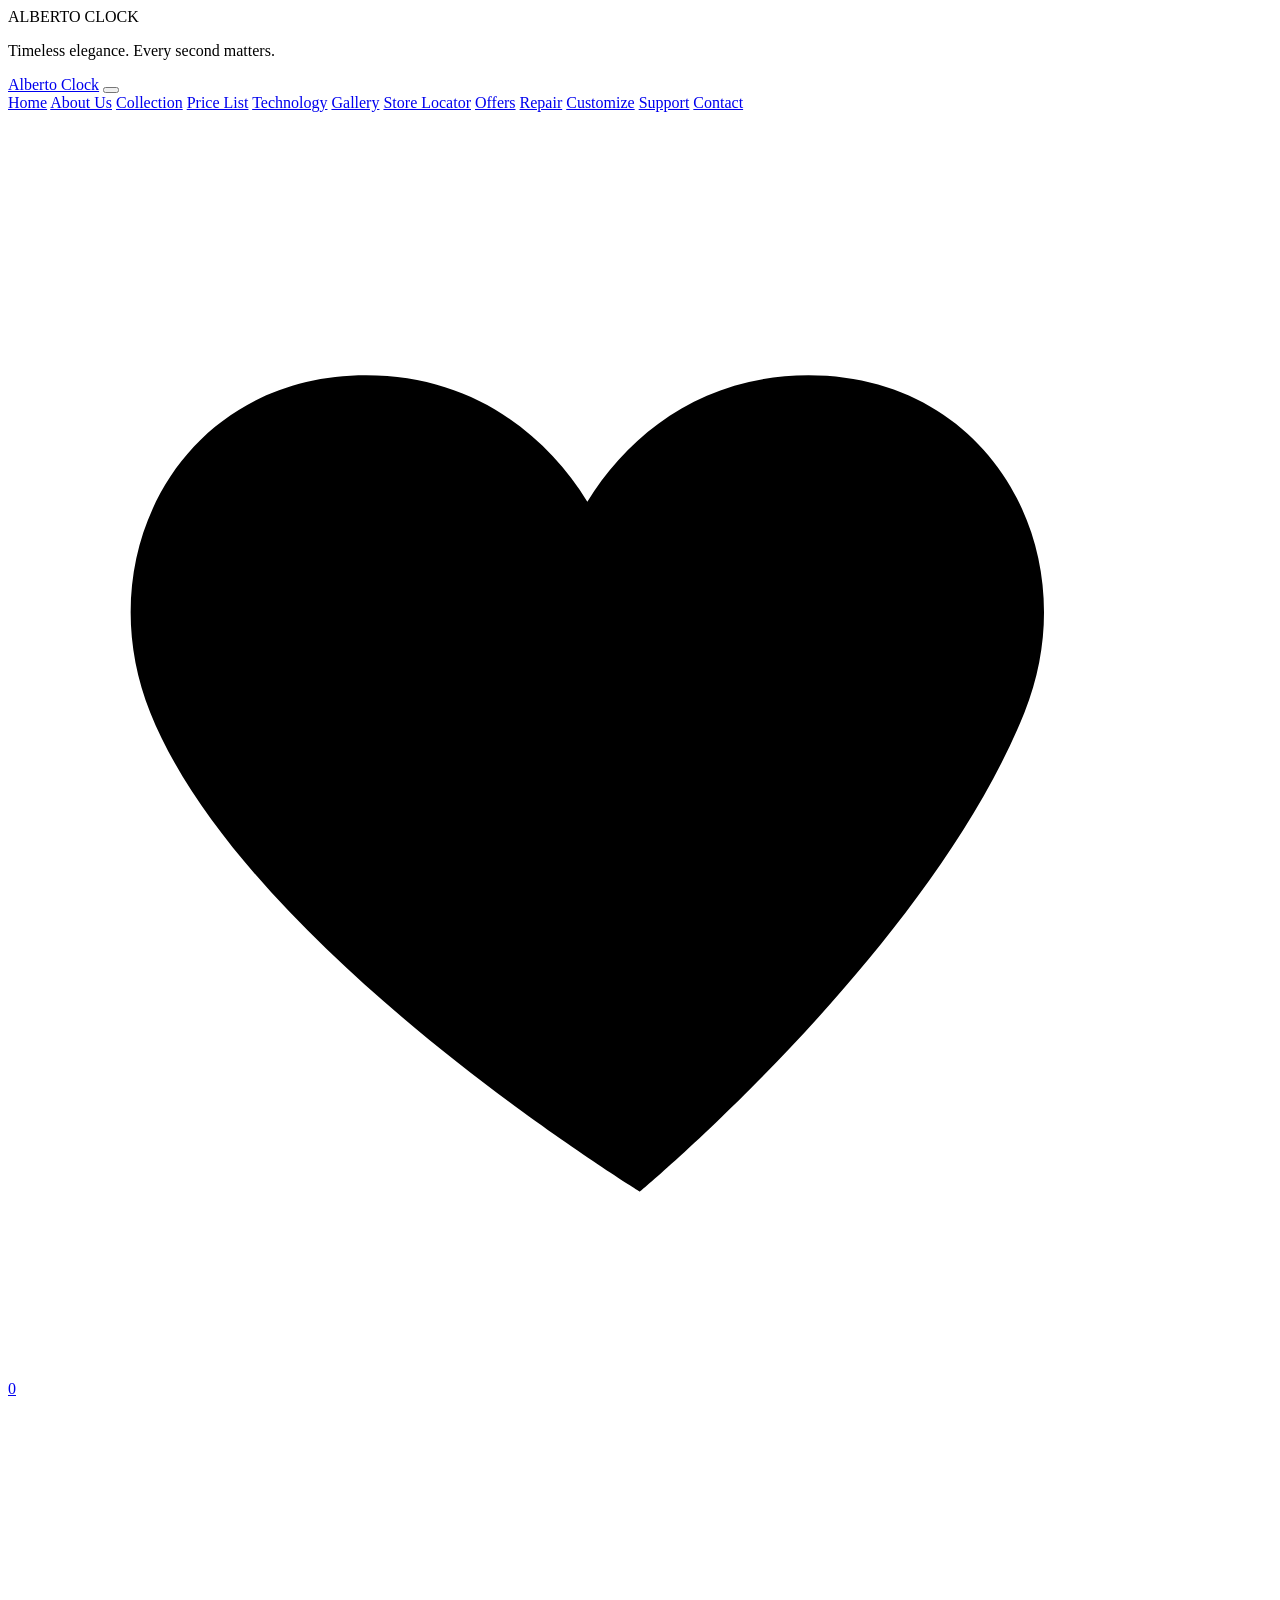
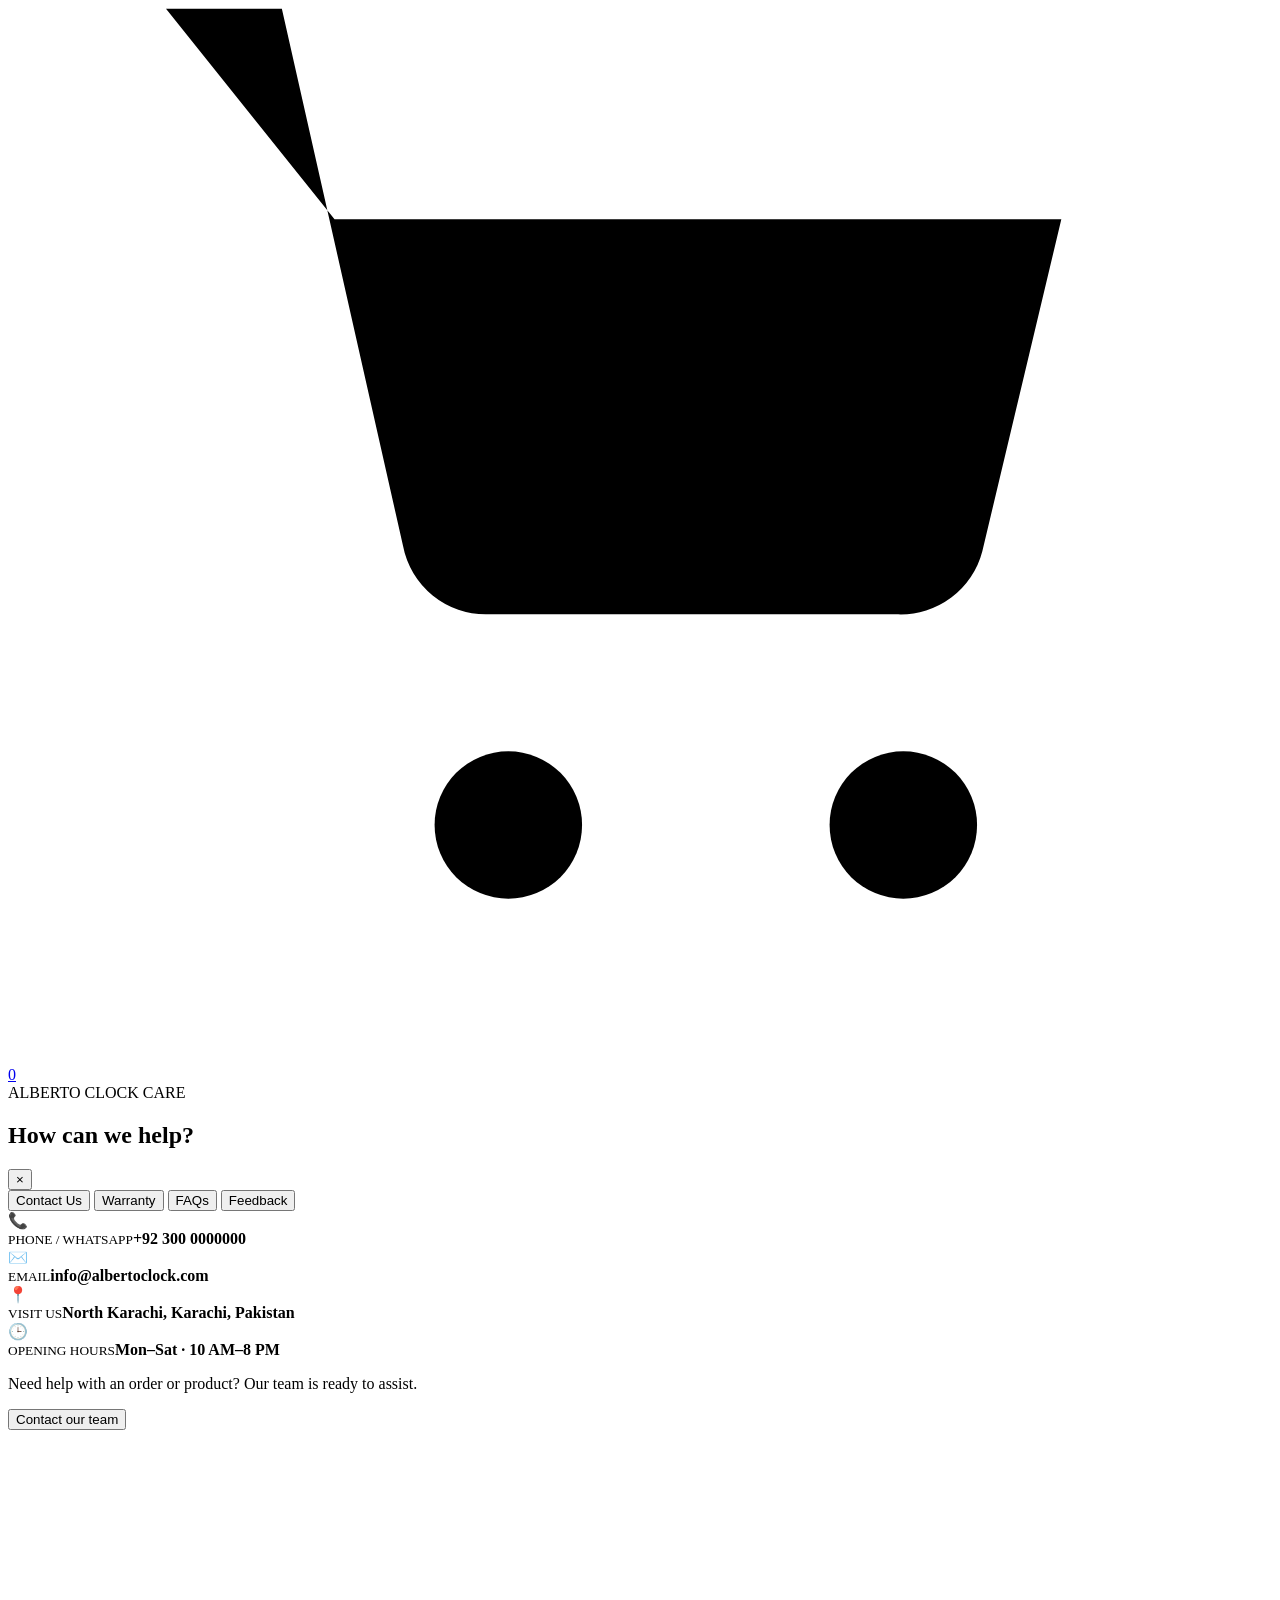
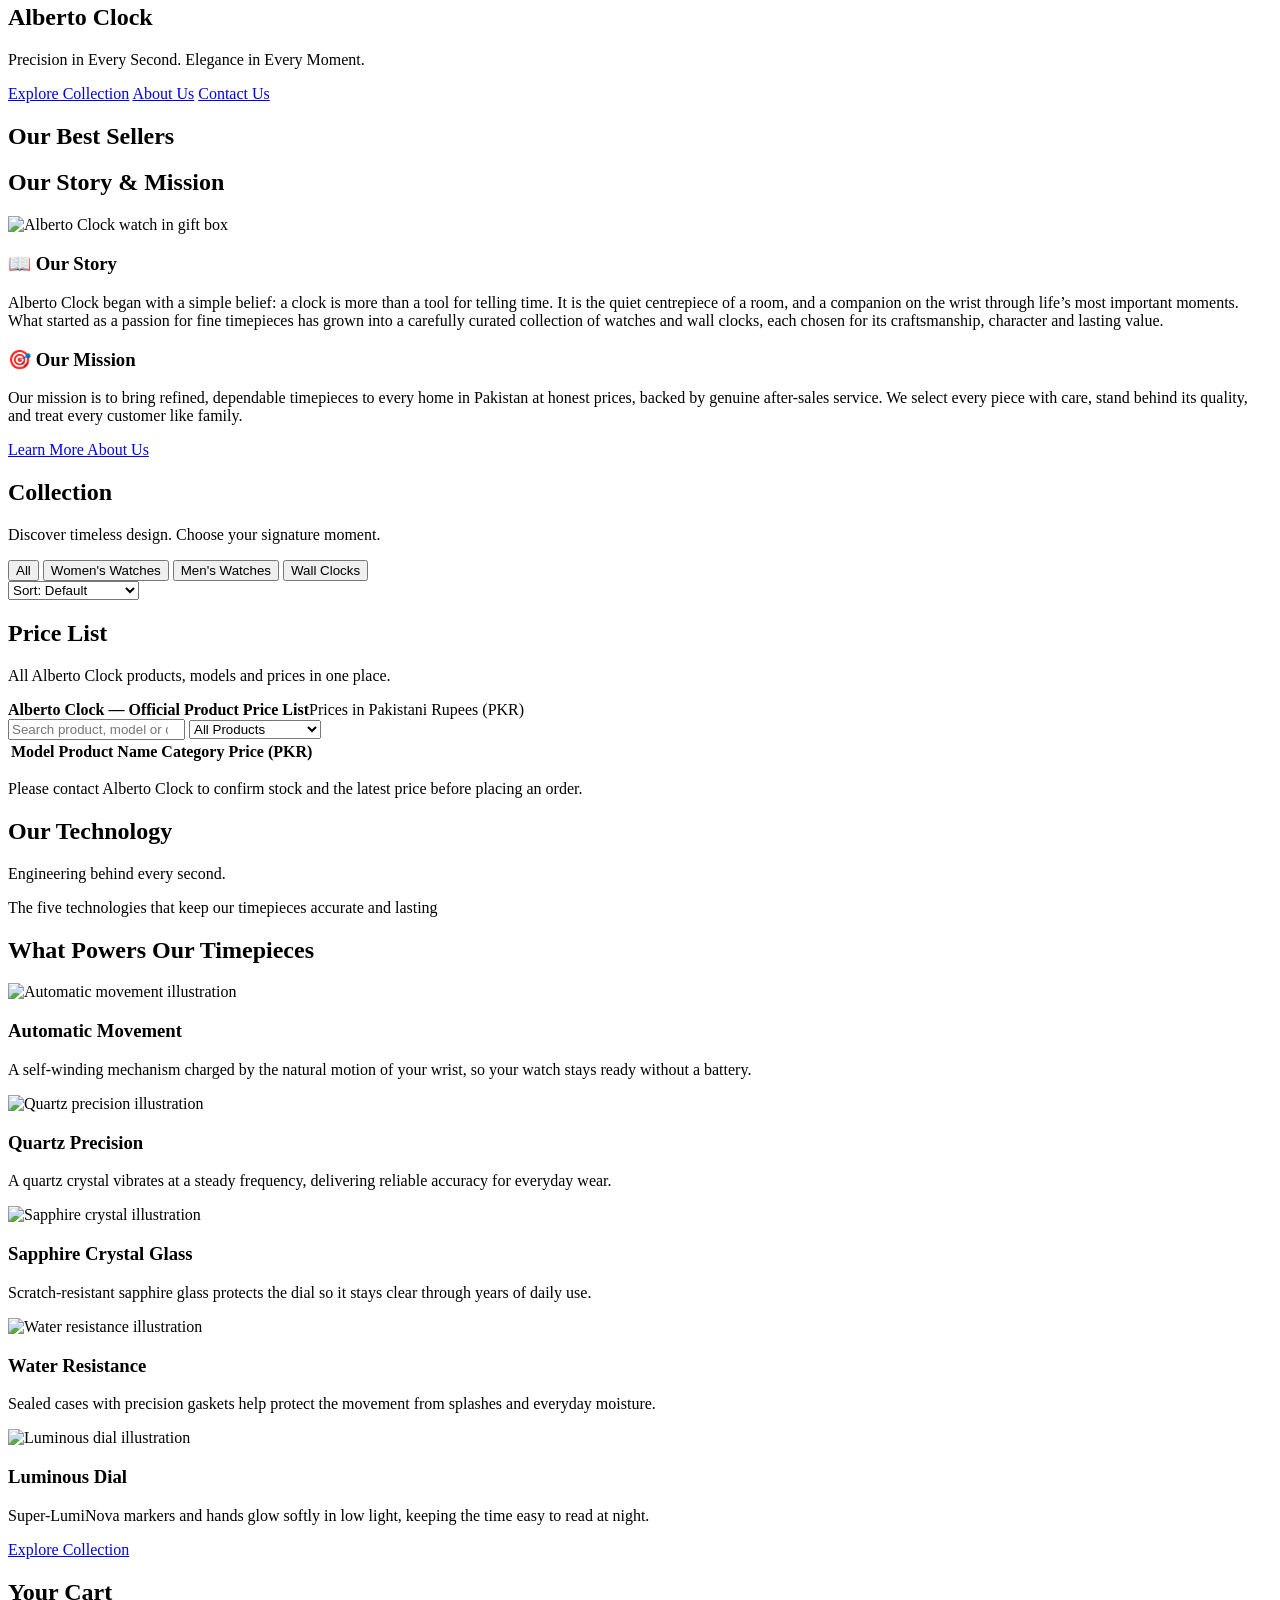
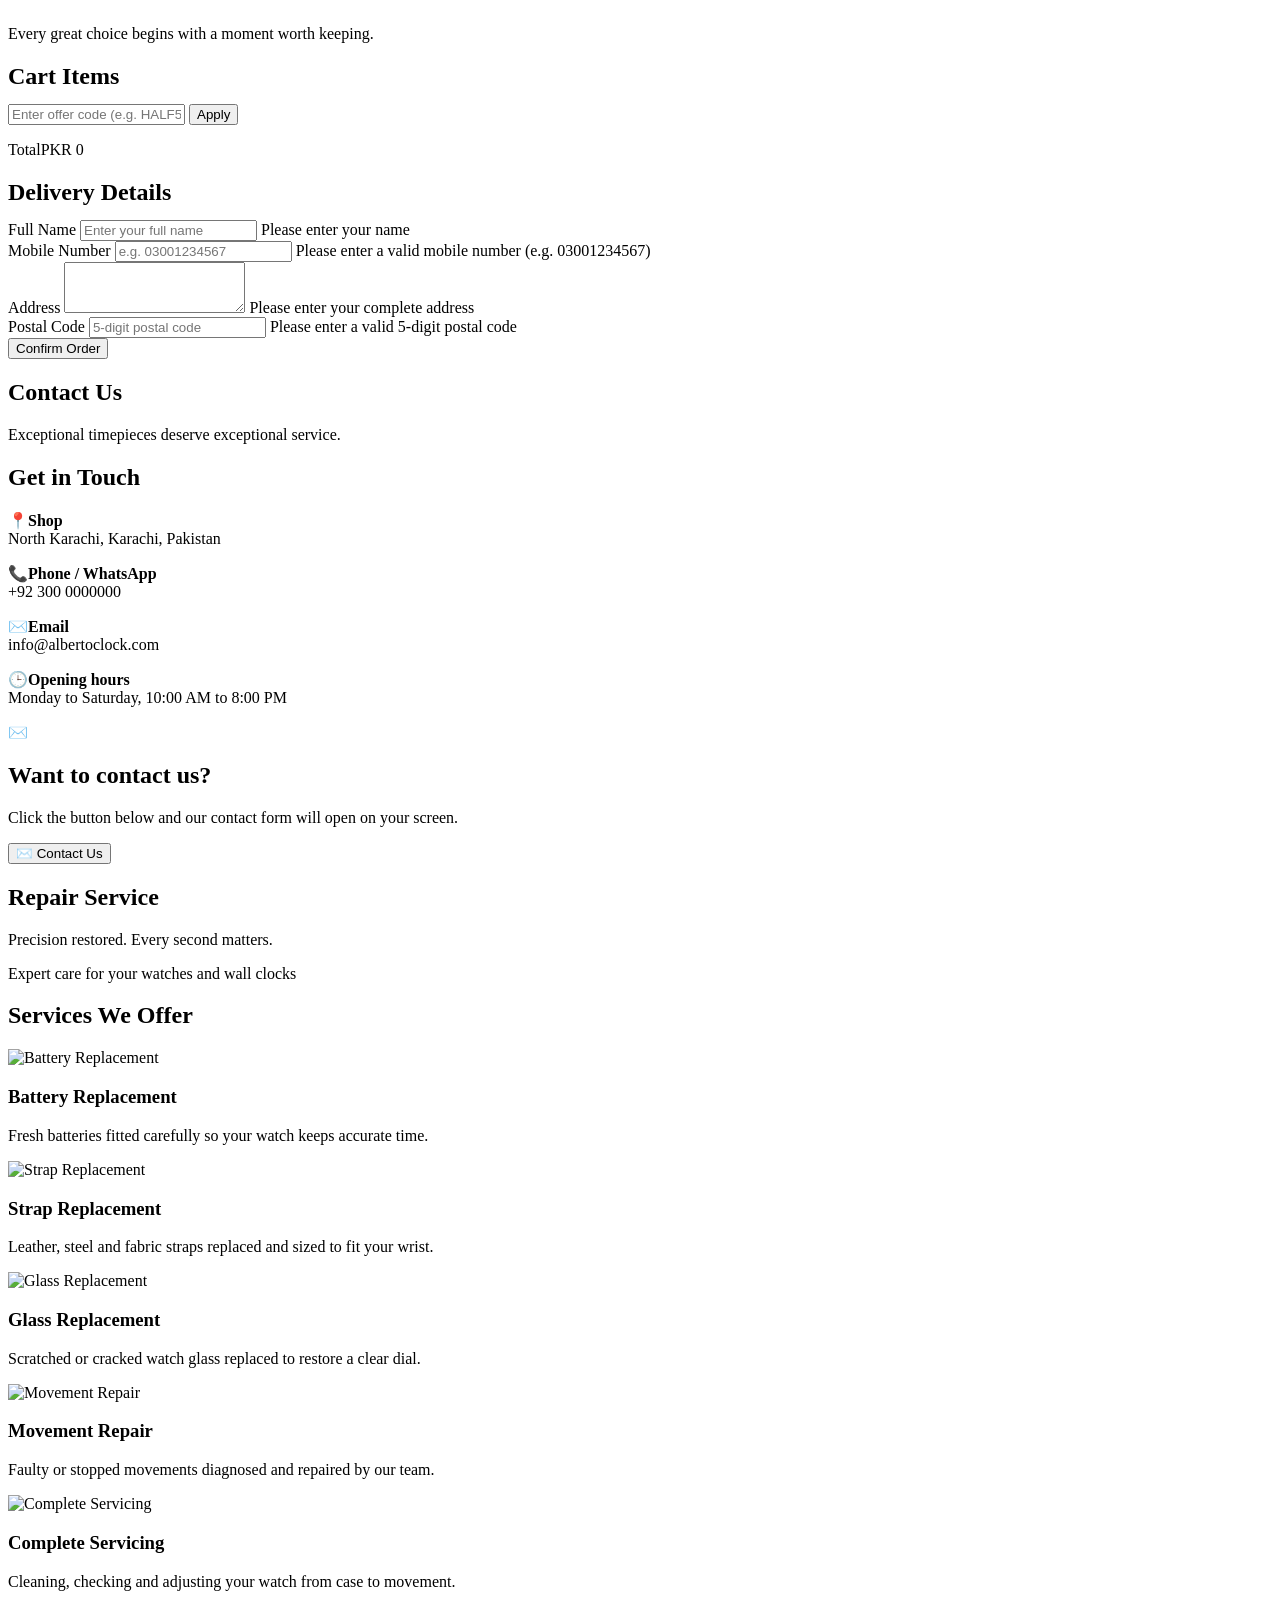
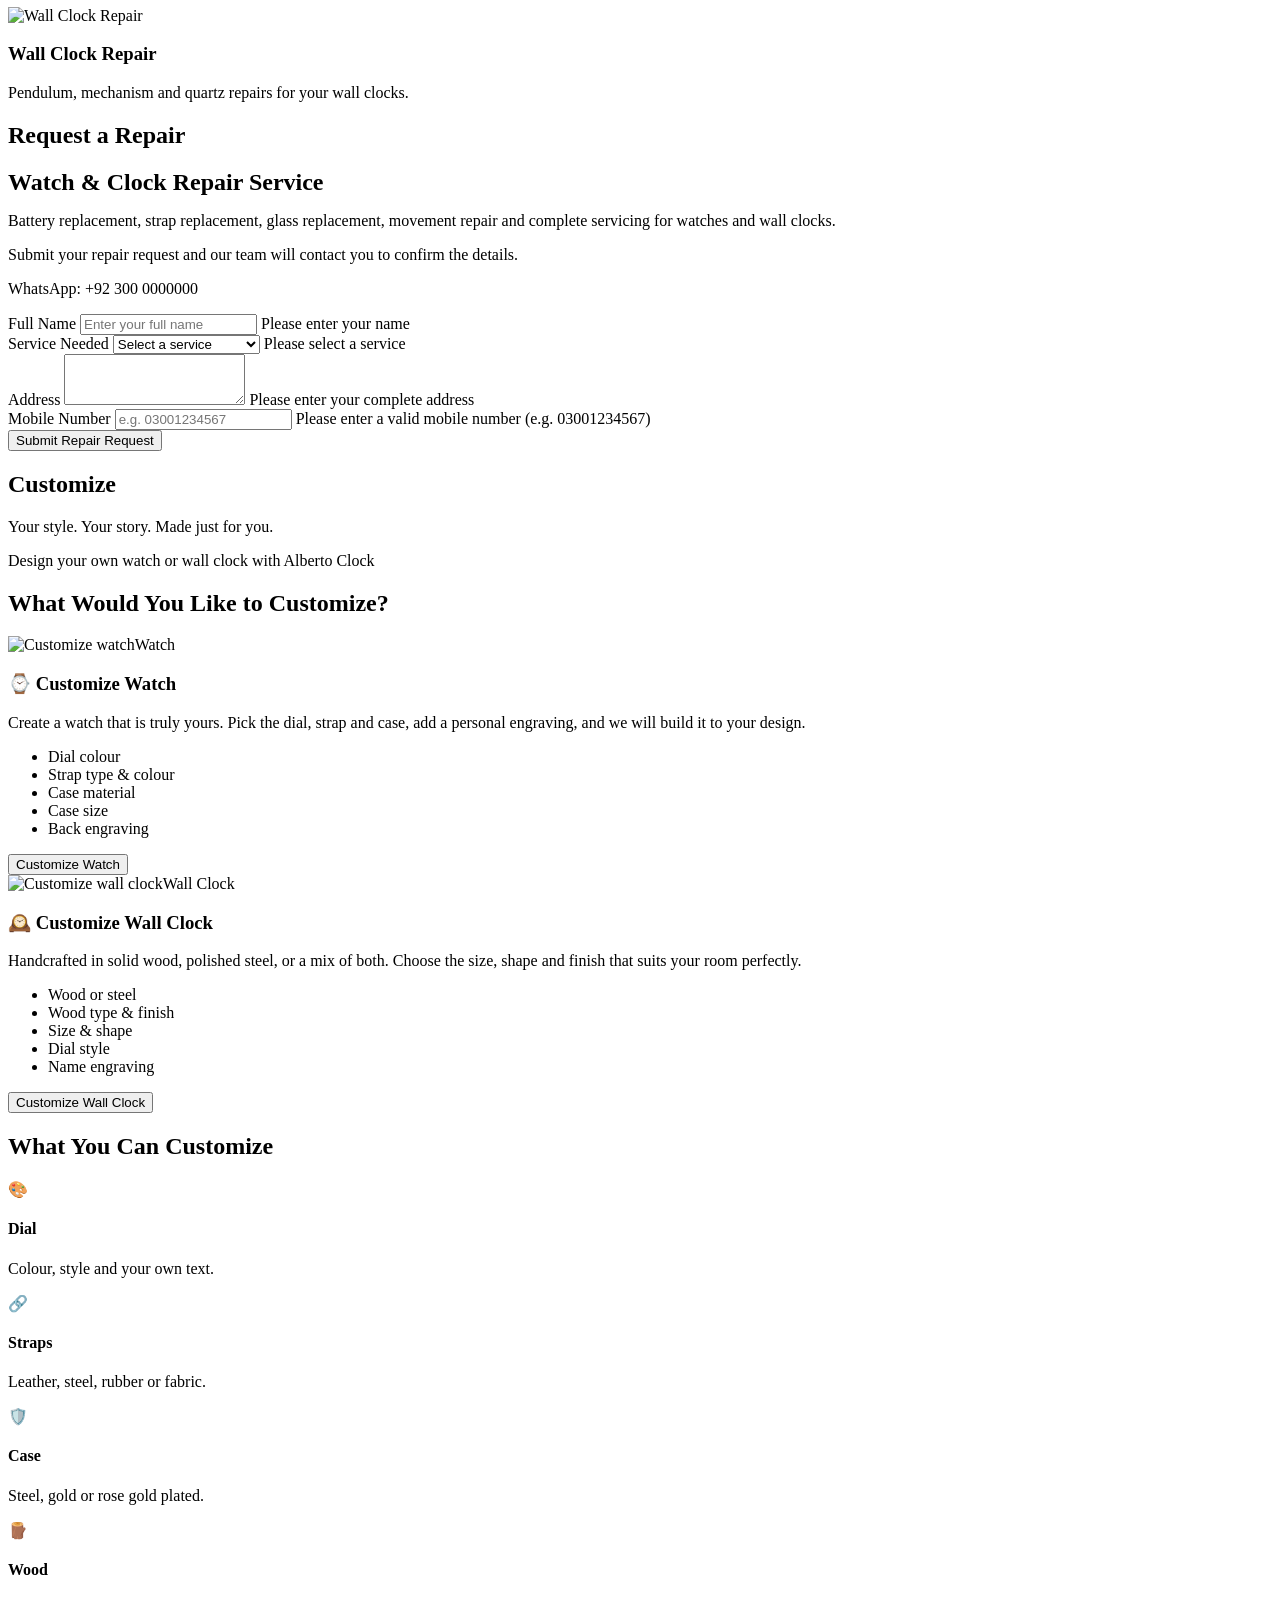
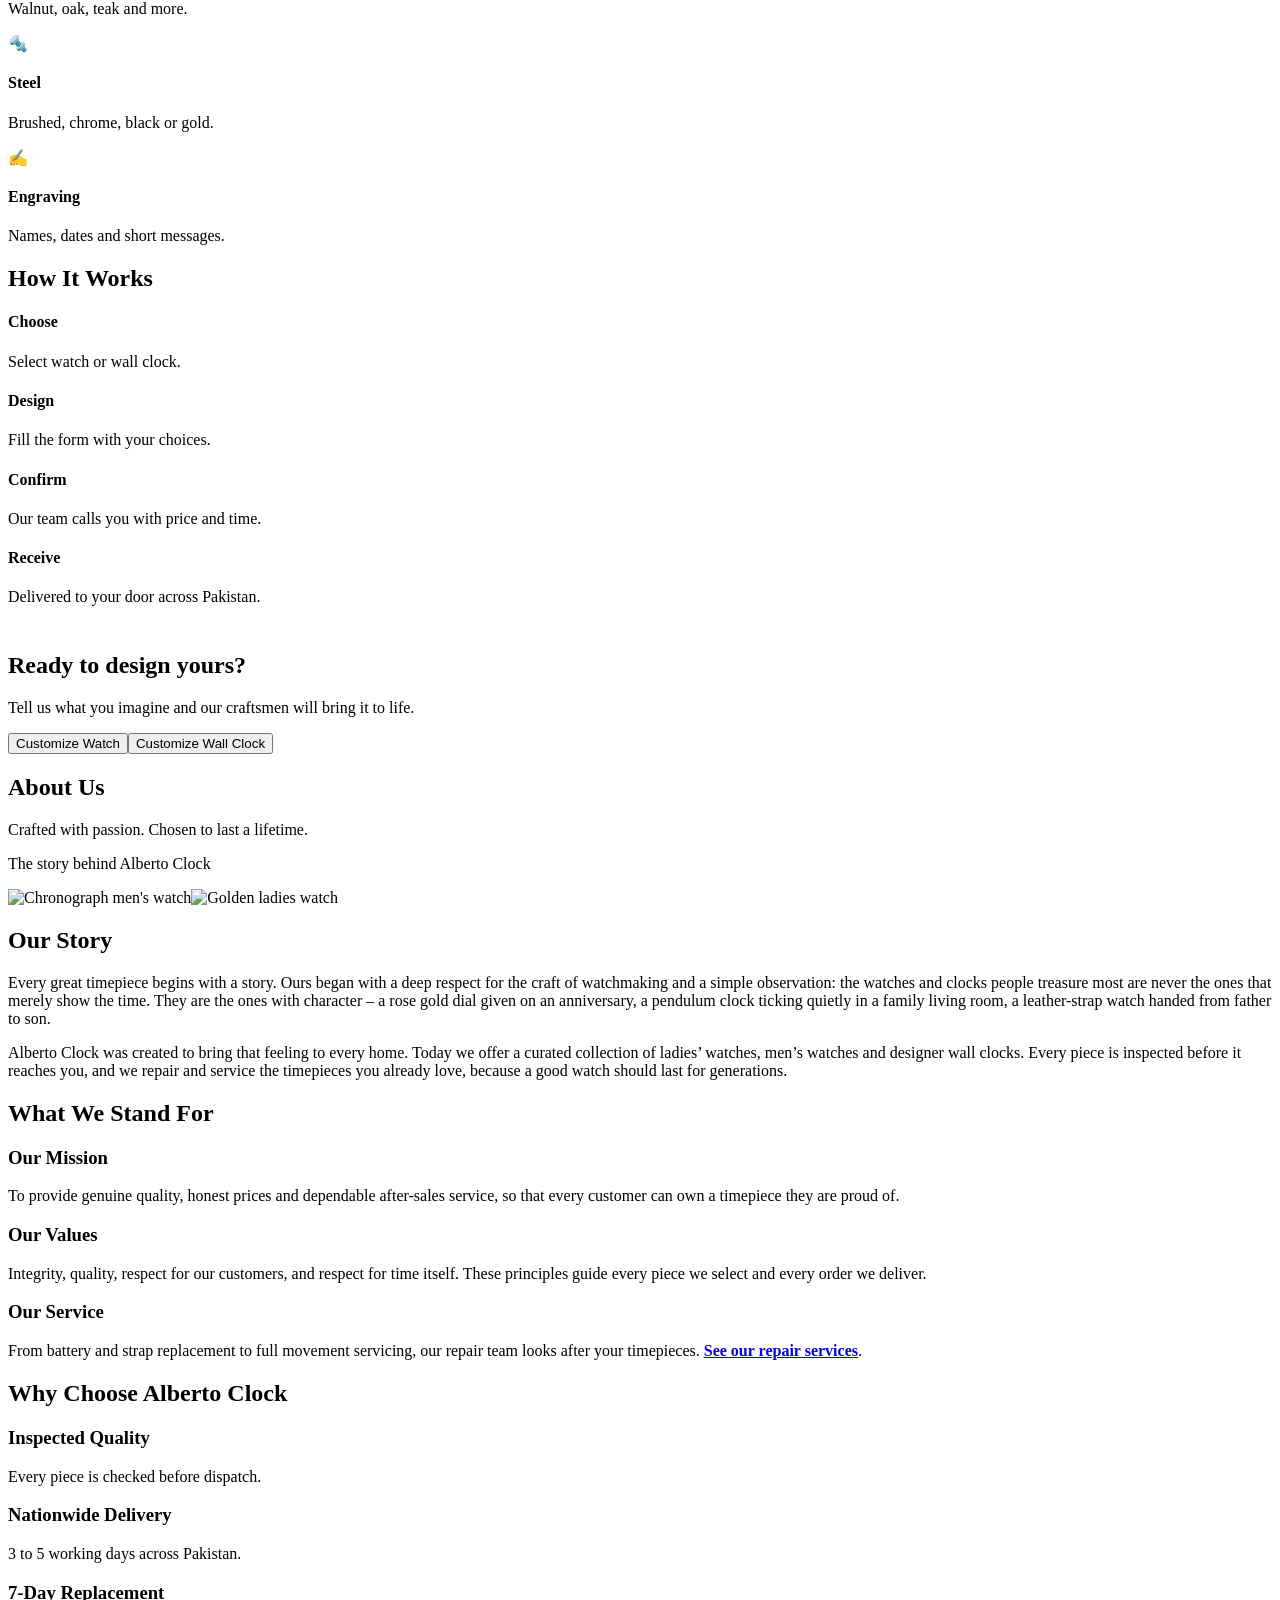
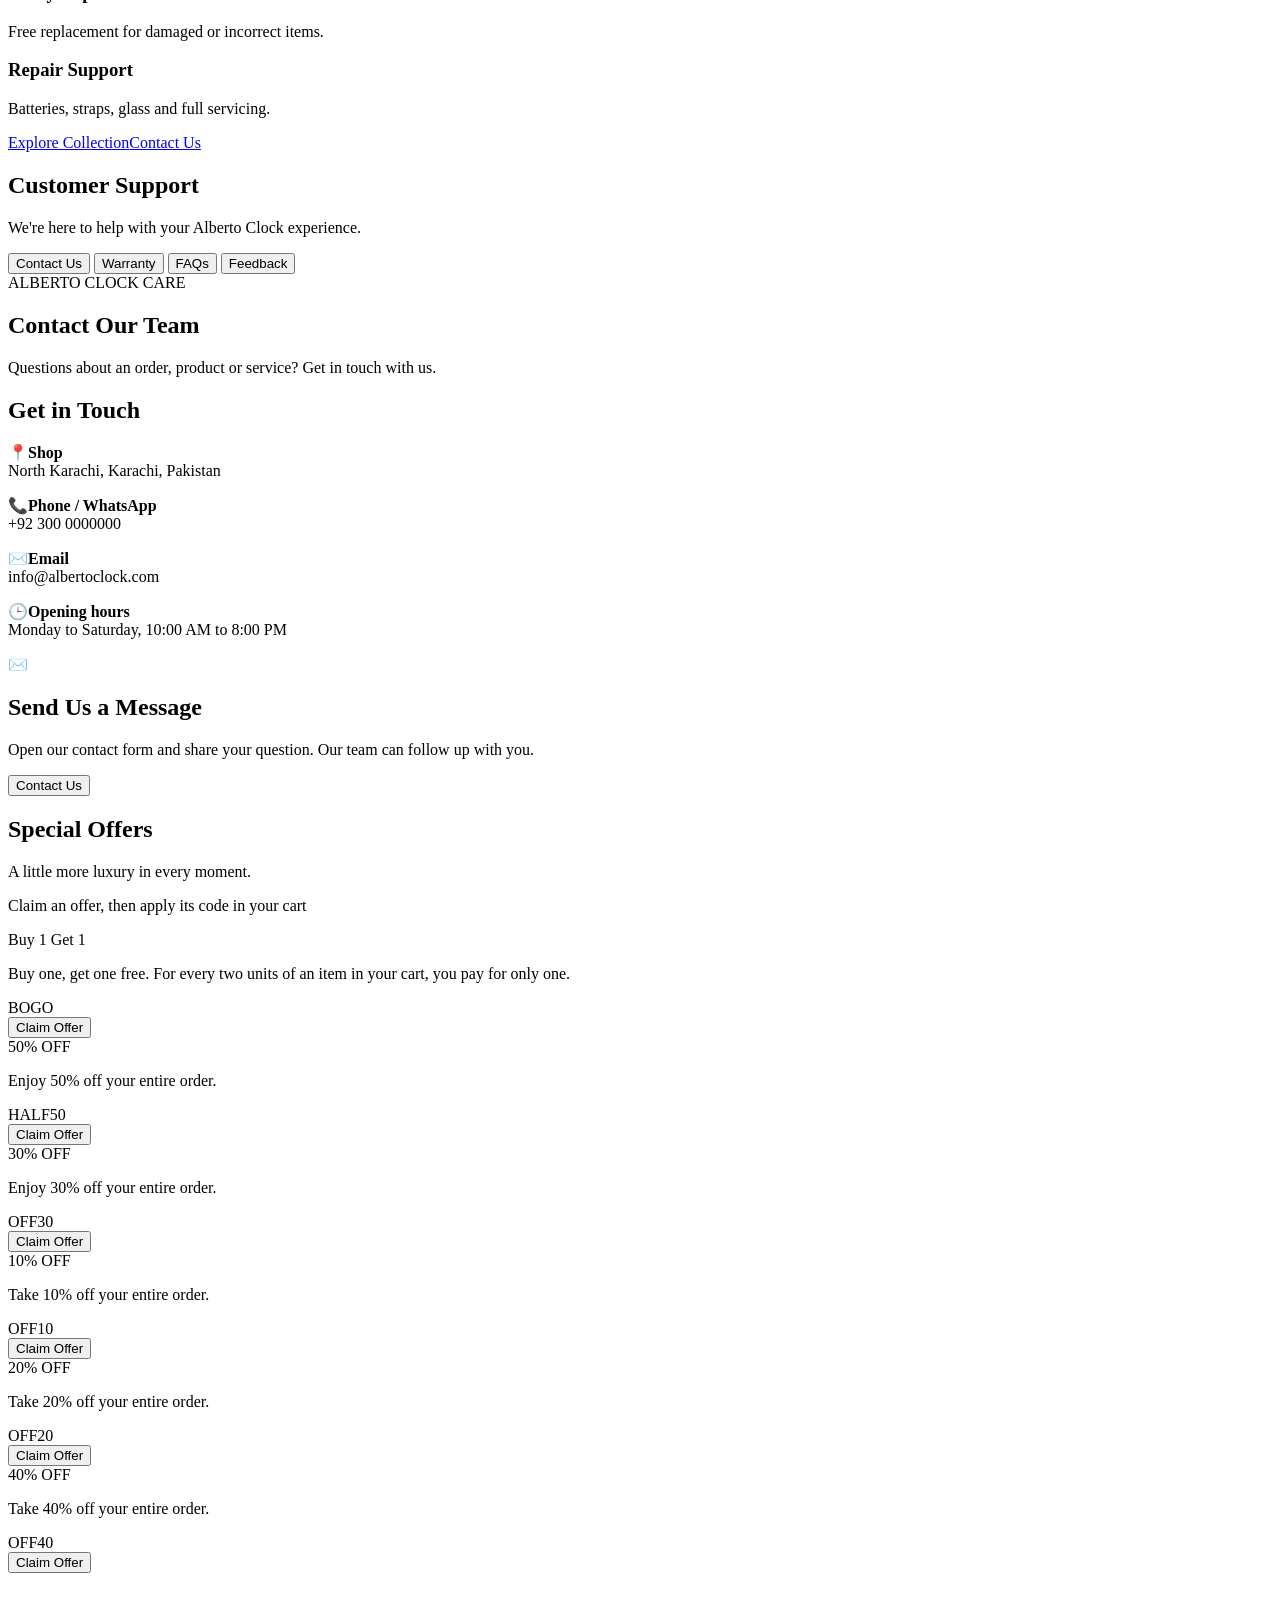
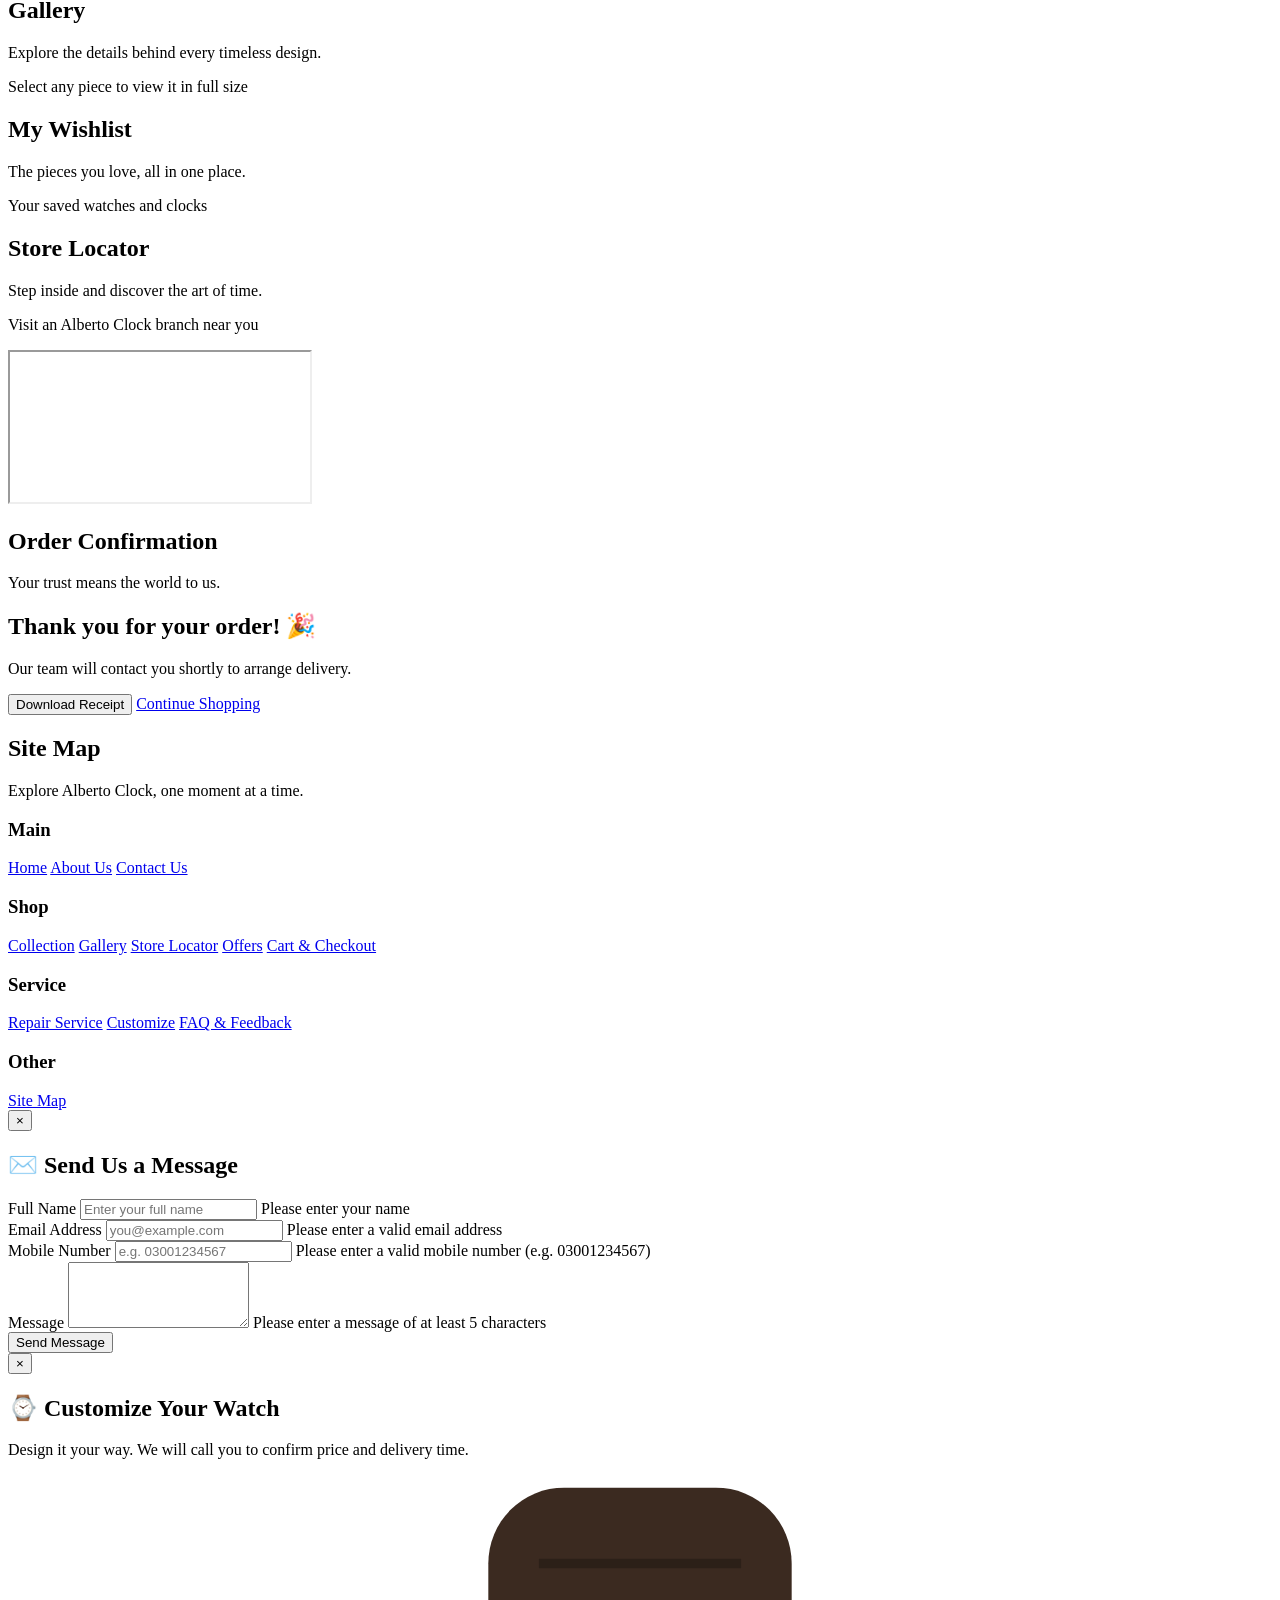
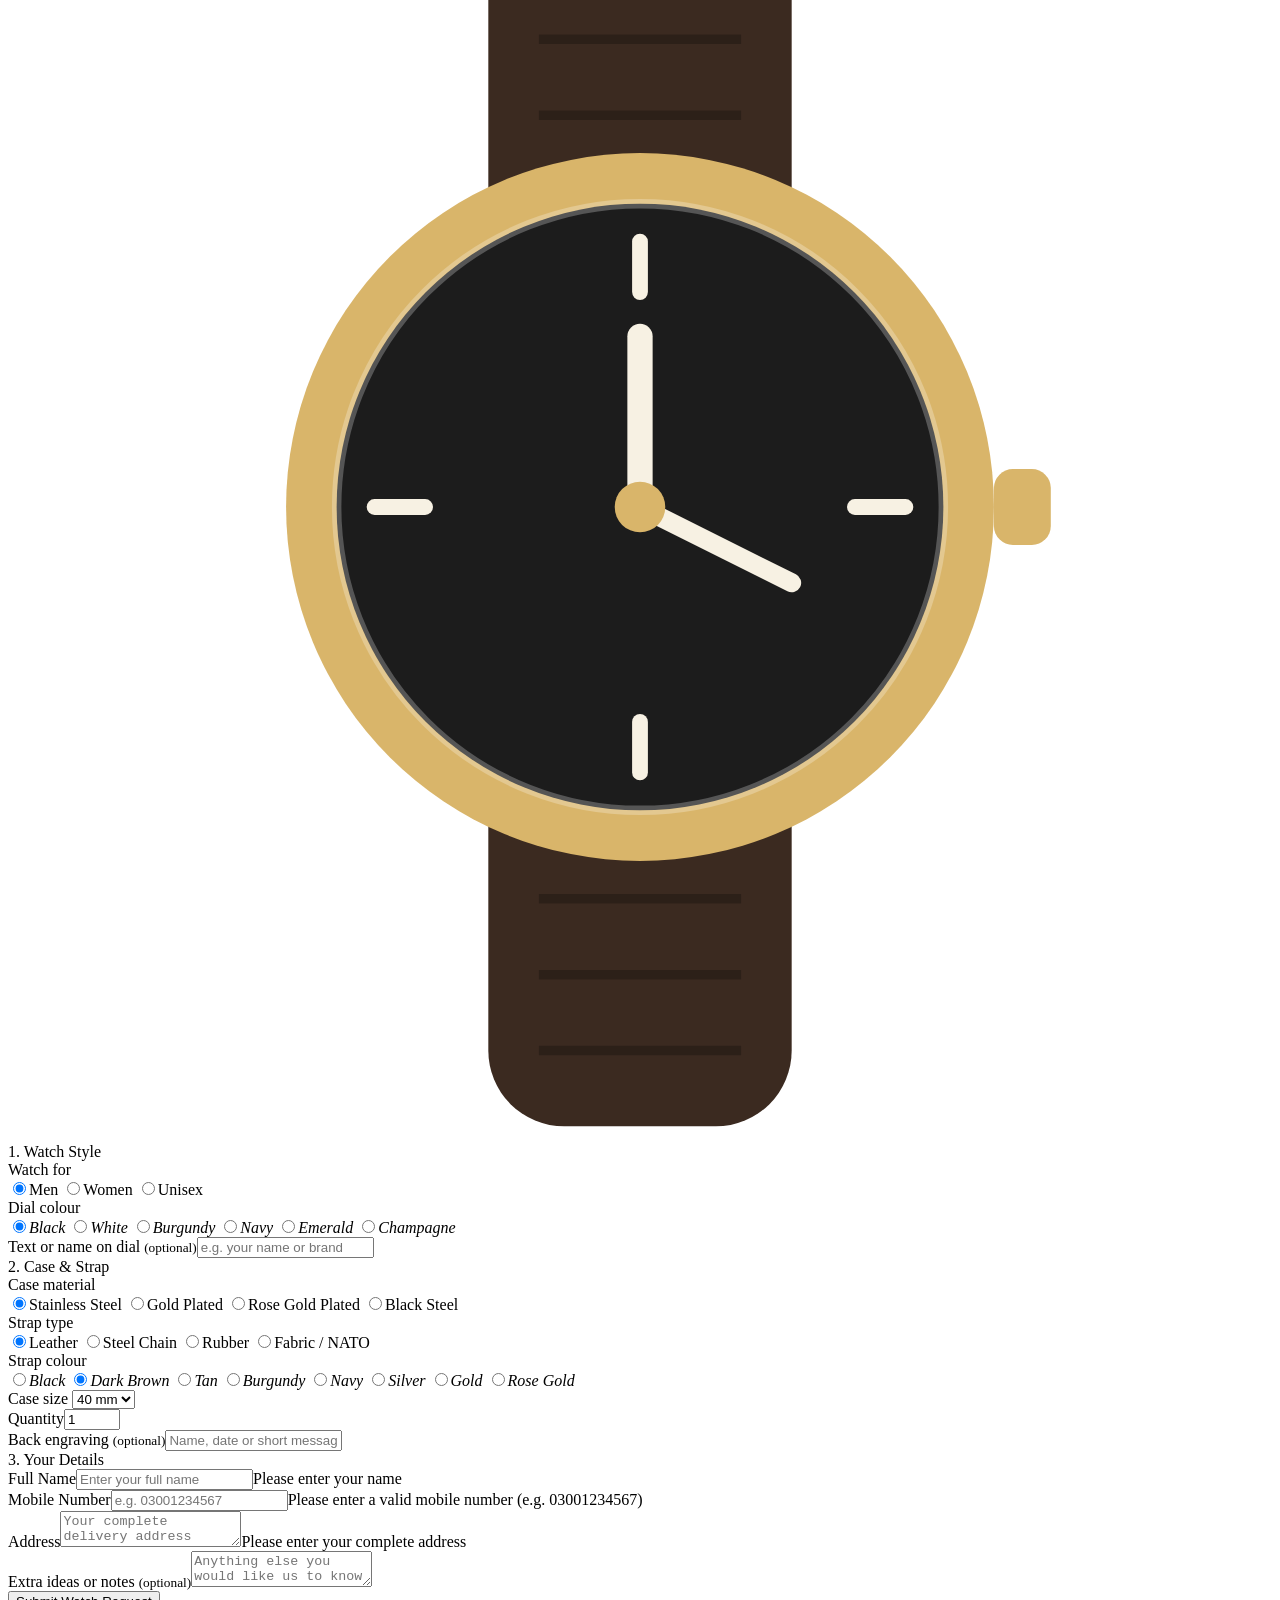
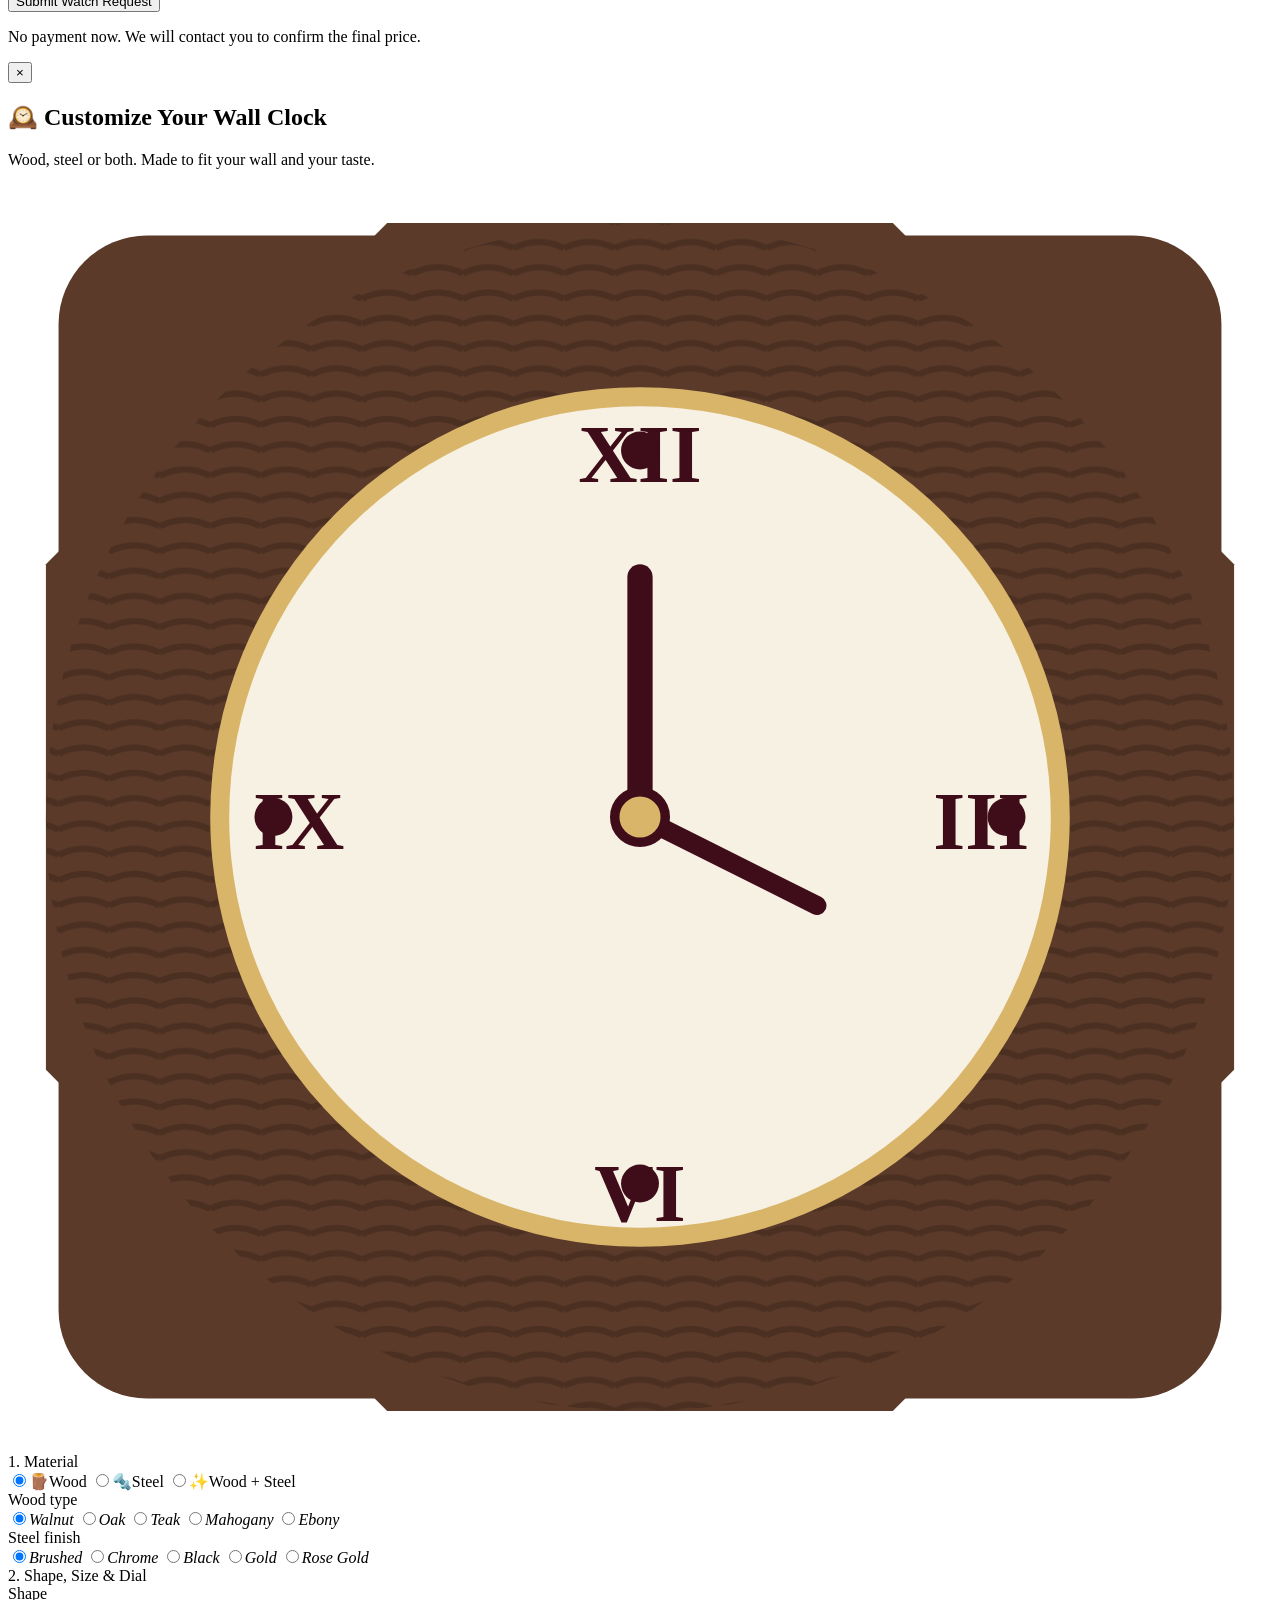
==== index.html @ 933118fb "Add files via upload" ====
<!DOCTYPE html>
<html lang="en">
<head>
  <meta charset="UTF-8">
  <meta name="viewport" content="width=device-width, initial-scale=1.0, viewport-fit=cover">
  <title>Alberto Clock | Premium Watches &amp; Wall Clocks</title>

  <!-- ================= 1. CSS (design) ================= -->
<link rel="stylesheet" href="css/style.css">

  <!-- jQuery 3.6.0 (MIT license) - isi file ke andar, internet ki zaroorat nahi -->
<script src="js/jquery.min.js"></script>
</head>
<body>
<!-- One-time 5-second branded website preloader -->
<div id="splash" aria-label="Alberto Clock loading">
  <div class="splash-inner">
    <span class="logo-wrap" data-logo></span>
    <div class="splash-brand">ALBERTO <span>CLOCK</span></div>
    <p>Timeless elegance. Every second matters.</p>
    <div class="loading-line" role="progressbar" aria-label="Website loading"></div>
  </div>
</div>
</div>

<!-- Header -->
<header class="site-header">
  <div class="header-inner">
    <a href="index.html" class="brand" data-go="home"><span class="logo-wrap" data-logo></span><span>Alberto Clock</span></a>
    <button class="menu-toggle" id="menu-toggle" type="button" aria-label="Open navigation menu" aria-expanded="false"><span></span><span></span><span></span></button>
    <nav class="nav" id="main-nav">
      <a href="index.html" data-go="home" data-nav="home">Home</a>
      <a href="about.html" data-go="about" data-nav="about">About Us</a>
      <a href="collection.html" data-go="collection" data-nav="collection">Collection</a>
      <a href="price-list.html" data-go="price-list" data-nav="price-list">Price List</a>
      <a href="technology.html" data-go="technology" data-nav="technology">Technology</a>
      <a href="gallery.html" data-go="gallery" data-nav="gallery">Gallery</a>
      <a href="stores.html" data-go="stores" data-nav="stores">Store Locator</a>
      <a href="offers.html" data-go="offers" data-nav="offers">Offers</a>
      <a href="repair.html" data-go="repair" data-nav="repair">Repair</a>
      <a href="customize.html" data-go="customize" data-nav="customize">Customize</a>
      <a href="support.html" data-go="support" data-nav="support">Support</a>
      <a href="contact.html" data-go="contact" data-nav="contact">Contact</a>
    </nav>
    <div class="header-actions">
      <a href="wishlist.html" class="hdr-icon" data-go="wishlist" data-nav="wishlist" aria-label="Wishlist" title="Wishlist"><svg viewBox="0 0 24 24" aria-hidden="true"><path d="M12 20.5s-7.5-4.6-9.3-9.1C1.5 8.4 3.3 5 6.8 5c2 0 3.4 1.1 4.2 2.4C11.8 6.1 13.2 5 15.2 5c3.5 0 5.3 3.4 4.1 6.4-1.8 4.5-7.3 9.1-7.3 9.1z"/></svg><span class="cart-count zero" id="wish-count">0</span></a>
      <a href="cart.html" class="hdr-icon" data-go="cart" data-nav="cart" aria-label="Cart" title="Cart"><svg viewBox="0 0 24 24" aria-hidden="true"><path d="M3 4h2.2l2.3 10.2a1.6 1.6 0 0 0 1.6 1.3h7.8a1.6 1.6 0 0 0 1.6-1.2L20 8H6.2"/><circle cx="9.5" cy="19.5" r="1.4"/><circle cx="17" cy="19.5" r="1.4"/></svg><span class="cart-count zero" id="cart-count">0</span></a>
    </div>
  </div>
</header>

</div>

<!-- Support shutter dropdown -->
<div class="support-shutter-backdrop" id="support-shutter-backdrop"></div>
<aside class="support-shutter" id="support-shutter" aria-hidden="true" aria-label="Customer support menu">
  <div class="support-shutter-head">
    <div><span>ALBERTO CLOCK CARE</span><h2>How can we help?</h2></div>
    <button type="button" class="support-shutter-close" id="support-shutter-close" aria-label="Close support menu">&times;</button>
  </div>
  <div class="support-shutter-tabs" role="tablist" aria-label="Support options">
    <button type="button" class="shutter-tab active" data-shutter-tab="contact">Contact Us</button>
    <button type="button" class="shutter-tab" data-shutter-tab="warranty">Warranty</button>
    <button type="button" class="shutter-tab" data-shutter-tab="faqs">FAQs</button>
    <button type="button" class="shutter-tab" data-shutter-tab="feedback">Feedback</button>
  </div>
  <div class="support-shutter-content">
    <div class="shutter-panel active" data-shutter-panel="contact">
      <div class="shutter-info-grid">
        <div class="shutter-info"><span>📞</span><div><small>PHONE / WHATSAPP</small><strong>+92 300 0000000</strong></div></div>
        <div class="shutter-info"><span>✉️</span><div><small>EMAIL</small><strong>info@albertoclock.com</strong></div></div>
        <div class="shutter-info"><span>📍</span><div><small>VISIT US</small><strong>North Karachi, Karachi, Pakistan</strong></div></div>
        <div class="shutter-info"><span>🕒</span><div><small>OPENING HOURS</small><strong>Mon–Sat · 10 AM–8 PM</strong></div></div>
      </div>
      <p class="shutter-desc">Need help with an order or product? Our team is ready to assist.</p>
      <button type="button" class="btn shutter-action" data-shutter-open="contact">Contact our team</button>
    </div>
    <div class="shutter-panel" data-shutter-panel="warranty" hidden>
      <h3>Warranty claim in 4 simple steps</h3>
      <ol class="shutter-steps"><li>Keep your purchase invoice and warranty card.</li><li>Note the product name, model, order number and purchase date.</li><li>Describe the issue and attach clear photos if available.</li><li>Contact us and wait for our team to verify your warranty coverage.</li></ol>
      <p class="shutter-desc">Warranty duration and coverage depend on the terms supplied with your product.</p>
      <button type="button" class="btn shutter-action" data-shutter-open="warranty">Start a warranty claim</button>
    </div>
    <div class="shutter-panel" data-shutter-panel="faqs" hidden>
      <h3>Frequently asked questions</h3>
      <div class="shutter-faq"><strong>How can I place an order?</strong><p>Choose a product, add it to your cart and follow the checkout instructions.</p></div>
      <div class="shutter-faq"><strong>How do I check warranty?</strong><p>Check the warranty card or purchase documents included with your product, then contact our support team.</p></div>
      <div class="shutter-faq"><strong>Can I request product repair?</strong><p>Yes. Use the Repair page or contact our team with your product and issue details.</p></div>
      <button type="button" class="btn btn-outline shutter-action" data-shutter-open="faqs">View all FAQs</button>
    </div>
    <div class="shutter-panel" data-shutter-panel="feedback" hidden>
      <h3>We value your feedback</h3><p class="shutter-desc">Share your experience, suggestions or ideas to help us improve.</p>
      <button type="button" class="btn shutter-action" data-shutter-open="feedback">Leave feedback</button>
    </div>
  </div>
</aside>

<main>

<!-- ============ HOME ============ -->
<section class="page" id="page-home">
  <div class="hero" id="hero">
    <!-- Background video: files neeche MEDIA wale script mein hain, JS inhe yahan lagata hai -->
    <video id="hero-video" autoplay muted loop playsinline preload="auto"></video>
    <div class="hero-content">
      <h1>Alberto Clock</h1>
      <p>Precision in Every Second. Elegance in Every Moment.</p>
      <div class="hero-actions">
        <a href="collection.html" class="btn" data-go="collection">Explore Collection</a>
        <a href="about.html" class="btn" data-go="about">About Us</a>
        <a href="contact.html" class="btn" data-go="contact">Contact Us</a>
      </div>
    </div>
  </div>


  <section class="section">
    <h2 class="section-title">Our Best Sellers</h2>
    <div class="products-grid grid-4" id="best-grid"></div>
  </section>
  <section class="section" id="home-wish-sec" style="display:none">
    <h2 class="section-title">Your Saved Favourites</h2>
    <div class="products-grid grid-4" id="home-wish"></div>
  </section>
  <section class="section">
    <h2 class="section-title">Our Story &amp; Mission</h2>
    <div class="story-feature">
      <div class="story-photo reveal"><img data-img="story_watch" alt="Alberto Clock watch in gift box" loading="lazy"></div>
      <div class="story-texts">
        <div class="fancy-card reveal"><h3>📖 Our Story</h3><p>Alberto Clock began with a simple belief: a clock is more than a tool for telling time. It is the quiet centrepiece of a room, and a companion on the wrist through life&rsquo;s most important moments. What started as a passion for fine timepieces has grown into a carefully curated collection of watches and wall clocks, each chosen for its craftsmanship, character and lasting value.</p></div>
        <div class="fancy-card reveal"><h3>🎯 Our Mission</h3><p>Our mission is to bring refined, dependable timepieces to every home in Pakistan at honest prices, backed by genuine after-sales service. We select every piece with care, stand behind its quality, and treat every customer like family.</p></div>
        <a href="about.html" class="btn reveal" data-go="about">Learn More About Us</a>
      </div>
    </div>
  </section>
</section>

<!-- ============ COLLECTION ============ -->
<section class="page" id="page-collection">
  <div class="page-banner"><h1>Collection</h1><p class="slogan">Discover timeless design. Choose your signature moment.</p></div>
  <section class="section">
    <div class="toolbar">
      <div class="filter-tabs" id="filter-tabs">
        <button class="active" data-filter="all">All</button>
        <button data-filter="women">Women's Watches</button>
        <button data-filter="men">Men's Watches</button>
        <button data-filter="wall">Wall Clocks</button>
      </div>
      <select class="sort-select" id="sort-select">
        <option value="default">Sort: Default</option>
        <option value="high-low">Price: High to Low</option>
        <option value="low-high">Price: Low to High</option>
      </select>
    </div>
    <div class="products-grid" id="collection-grid"></div>
  </section>
</section>

<!-- ============ PRICE LIST ============ -->
<section class="page" id="page-price-list">
  <div class="page-banner"><h1>Price List</h1><p class="slogan">All Alberto Clock products, models and prices in one place.</p></div>
  <section class="section">
    <div class="price-list-intro"><strong>Alberto Clock — Official Product Price List</strong><span>Prices in Pakistani Rupees (PKR)</span></div>
    <div class="price-list-tools">
      <input id="price-search" type="search" placeholder="Search product, model or category..." aria-label="Search price list">
      <select id="price-category" aria-label="Filter price list"><option value="all">All Products</option><option value="women">Women's Watches</option><option value="men">Men's Watches</option><option value="wall">Wall Clocks</option></select>
    </div>
    <div class="price-table-wrap"><table class="price-table"><thead><tr><th>Model</th><th>Product Name</th><th>Category</th><th>Price (PKR)</th></tr></thead><tbody id="price-list-body"></tbody></table></div>
    <p class="price-list-note">Please contact Alberto Clock to confirm stock and the latest price before placing an order.</p>
  </section>
</section>

<!-- ============ TECHNOLOGY ============ -->
<section class="page" id="page-technology">
  <div class="page-banner"><h1>Our Technology</h1><p class="slogan">Engineering behind every second.</p><p class="sub">The five technologies that keep our timepieces accurate and lasting</p></div>
  <section class="section">
    <h2 class="section-title">What Powers Our Timepieces</h2>
    <div class="tech-grid">
      <article class="service-card tech-card reveal"><div class="s-img"><img data-img="tech_auto" alt="Automatic movement illustration" loading="lazy"></div><div class="s-body"><h3>Automatic Movement</h3><p>A self-winding mechanism charged by the natural motion of your wrist, so your watch stays ready without a battery.</p></div></article>
      <article class="service-card tech-card reveal"><div class="s-img"><img data-img="tech_quartz" alt="Quartz precision illustration" loading="lazy"></div><div class="s-body"><h3>Quartz Precision</h3><p>A quartz crystal vibrates at a steady frequency, delivering reliable accuracy for everyday wear.</p></div></article>
      <article class="service-card tech-card reveal"><div class="s-img"><img data-img="tech_sapphire" alt="Sapphire crystal illustration" loading="lazy"></div><div class="s-body"><h3>Sapphire Crystal Glass</h3><p>Scratch-resistant sapphire glass protects the dial so it stays clear through years of daily use.</p></div></article>
      <article class="service-card tech-card reveal"><div class="s-img"><img data-img="tech_water" alt="Water resistance illustration" loading="lazy"></div><div class="s-body"><h3>Water Resistance</h3><p>Sealed cases with precision gaskets help protect the movement from splashes and everyday moisture.</p></div></article>
      <article class="service-card tech-card reveal"><div class="s-img"><img data-img="tech_lumi" alt="Luminous dial illustration" loading="lazy"></div><div class="s-body"><h3>Luminous Dial</h3><p>Super-LumiNova markers and hands glow softly in low light, keeping the time easy to read at night.</p></div></article>
    </div>
    <div class="hero-actions"><a href="collection.html" class="btn" data-go="collection">Explore Collection</a></div>
  </section>
</section>

<!-- ============ CART & CHECKOUT ============ -->
<section class="page" id="page-cart">
  <div class="page-banner"><h1>Your Cart</h1><p class="slogan">Every great choice begins with a moment worth keeping.</p></div>
  <section class="section">
    <div class="cart-layout">
      <div class="cart-box">
        <h2 class="section-title" style="margin-bottom:14px">Cart Items</h2>
        <div id="cart-items"></div>
        <div class="coupon-row">
          <input type="text" id="coupon-input" placeholder="Enter offer code (e.g. HALF50)">
          <button class="btn btn-small" id="apply-coupon">Apply</button>
        </div>
        <p id="coupon-msg"></p>
        <div class="total-row"><span>Total</span><span id="cart-total">PKR 0</span></div>
      </div>
      <div class="form-box">
        <h2 class="section-title" style="margin-bottom:14px">Delivery Details</h2>
        <form id="checkout-form" novalidate>
          <div class="form-group">
            <label for="c-name">Full Name</label>
            <input id="c-name" type="text" placeholder="Enter your full name">
            <span class="error" id="e-name">Please enter your name</span>
            </div>
          <div class="form-group">
            <label for="c-phone">Mobile Number</label>
            <input id="c-phone" type="tel" maxlength="11" placeholder="e.g. 03001234567">
            <span class="error" id="e-phone">Please enter a valid mobile number (e.g. 03001234567)</span>
            </div>
          <div class="form-group">
            <label for="c-address">Address</label>
            <textarea id="c-address" rows="3" placeholder="House / street, area, city">
            </textarea>
            <span class="error" id="e-address">Please enter your complete address</span>
            </div>
          <div class="form-group">
            <label for="c-pin">Postal Code</label>
            <input id="c-pin" type="text" maxlength="5" placeholder="5-digit postal code">
            <span class="error" id="e-pin">Please enter a valid 5-digit postal code</span>
            </div>
          <button type="submit" class="btn btn-block">Confirm Order</button>
        </form>
      </div>
    </div>
  </section>
</section>

<!-- ============ CONTACT ============ -->
<section class="page" id="page-contact">
  <div class="page-banner"><h1>Contact Us</h1><p class="slogan">Exceptional timepieces deserve exceptional service.</p></div>
  <section class="section">
    <div class="two-col contact-grid">
      <div class="info-box contact-card"><h2>Get in Touch</h2><p class="c-line"><span class="c-ico">📍</span><span><strong>Shop</strong><br>North Karachi, Karachi, Pakistan</span></p><p class="c-line"><span class="c-ico">📞</span><span><strong>Phone / WhatsApp</strong><br>+92 300 0000000</span></p><p class="c-line"><span class="c-ico">✉️</span><span><strong>Email</strong><br>info@albertoclock.com</span></p><p class="c-line"><span class="c-ico">🕒</span><span><strong>Opening hours</strong><br>Monday to Saturday, 10:00 AM to 8:00 PM</span></p></div>
      <div class="contact-cta reveal"><div class="cta-ico">✉️</div><h2>Want to contact us?</h2><p>Click the button below and our contact form will open on your screen.</p><button class="btn" id="open-contact-form" type="button">✉️ Contact Us</button></div>
    </div>
  </section>
</section>

<!-- ============ REPAIR ============ -->
<section class="page" id="page-repair">
  <div class="page-banner"><h1>Repair Service</h1><p class="slogan">Precision restored. Every second matters.</p><p class="sub">Expert care for your watches and wall clocks</p></div>
  <section class="section">
    <h2 class="section-title">Services We Offer</h2>
    <div class="service-grid"><div class="service-card reveal"><div class="s-img"><img data-img="repair_battery" alt="Battery Replacement" loading="lazy"></div><div class="s-body"><h3>Battery Replacement</h3><p>Fresh batteries fitted carefully so your watch keeps accurate time.</p></div></div><div class="service-card reveal"><div class="s-img"><img data-img="repair_strap" alt="Strap Replacement" loading="lazy"></div><div class="s-body"><h3>Strap Replacement</h3><p>Leather, steel and fabric straps replaced and sized to fit your wrist.</p></div></div><div class="service-card reveal"><div class="s-img"><img data-img="repair_glass" alt="Glass Replacement" loading="lazy"></div><div class="s-body"><h3>Glass Replacement</h3><p>Scratched or cracked watch glass replaced to restore a clear dial.</p></div></div><div class="service-card reveal"><div class="s-img"><img data-img="repair_movement" alt="Movement Repair" loading="lazy"></div><div class="s-body"><h3>Movement Repair</h3><p>Faulty or stopped movements diagnosed and repaired by our team.</p></div></div><div class="service-card reveal"><div class="s-img"><img data-img="repair_servicing" alt="Complete Servicing" loading="lazy"></div><div class="s-body"><h3>Complete Servicing</h3><p>Cleaning, checking and adjusting your watch from case to movement.</p></div></div><div class="service-card reveal"><div class="s-img"><img data-img="repair_wall" alt="Wall Clock Repair" loading="lazy"></div><div class="s-body"><h3>Wall Clock Repair</h3><p>Pendulum, mechanism and quartz repairs for your wall clocks.</p></div></div></div>
  </section>
  <section class="section">
    <h2 class="section-title">Request a Repair</h2>
    <div class="two-col">
      <div class="info-box">
        <h2 style="margin-bottom:14px">Watch &amp; Clock Repair Service</h2>
        <p>Battery replacement, strap replacement, glass replacement, movement repair and complete servicing for watches and wall clocks.</p>
        <p>Submit your repair request and our team will contact you to confirm the details.</p>
        <p>WhatsApp: +92 300 0000000</p>
      </div>
      <div class="form-box">
        <form id="repair-form" novalidate>
          <div class="form-group">
            <label for="r-name">Full Name</label>
            <input id="r-name" type="text" placeholder="Enter your full name">
            <span class="error" id="r-e-name">Please enter your name</span>
            </div>
          <div class="form-group">
            <label for="r-service">Service Needed</label>
            <select id="r-service">
              <option value="">Select a service</option>
              <option>Battery Replacement</option><option>Strap Replacement</option><option>Glass Replacement</option>
              <option>Movement Repair</option><option>Complete Servicing</option><option>Wall Clock Repair</option>
            </select>
            <span class="error" id="r-e-service">Please select a service</span>
            </div>
          <div class="form-group">
            <label for="r-address">Address</label>
            <textarea id="r-address" rows="3" placeholder="Your complete address">
            </textarea>
            <span class="error" id="r-e-address">Please enter your complete address</span>
            </div>
          <div class="form-group">
            <label for="r-phone">Mobile Number</label>
            <input id="r-phone" type="tel" maxlength="11" placeholder="e.g. 03001234567">
            <span class="error" id="r-e-phone">Please enter a valid mobile number (e.g. 03001234567)</span>
            </div>
          <button type="submit" class="btn btn-block">Submit Repair Request</button>
        </form>
      </div>
    </div>
  </section>
</section>

<!-- ============ CUSTOMIZE ============ -->
<section class="page" id="page-customize">
  <div class="page-banner"><h1>Customize</h1><p class="slogan">Your style. Your story. Made just for you.</p><p class="sub">Design your own watch or wall clock with Alberto Clock</p></div>

  <section class="section">
    <h2 class="section-title">What Would You Like to Customize?</h2>
    <div class="cz-grid">
      <article class="cz-card reveal">
        <div class="cz-photo"><img data-img="men4" alt="Customize watch" loading="lazy"><span class="cz-tag">Watch</span></div>
        <div class="cz-body">
          <h3>⌚ Customize Watch</h3>
          <p>Create a watch that is truly yours. Pick the dial, strap and case, add a personal engraving, and we will build it to your design.</p>
          <ul class="cz-list"><li>Dial colour</li><li>Strap type &amp; colour</li><li>Case material</li><li>Case size</li><li>Back engraving</li></ul>
          <button type="button" class="btn" data-cz-open="watch">Customize Watch</button>
        </div>
      </article>
      <article class="cz-card reveal">
        <div class="cz-photo"><img data-img="wall3" alt="Customize wall clock" loading="lazy"><span class="cz-tag">Wall Clock</span></div>
        <div class="cz-body">
          <h3>🕰️ Customize Wall Clock</h3>
          <p>Handcrafted in solid wood, polished steel, or a mix of both. Choose the size, shape and finish that suits your room perfectly.</p>
          <ul class="cz-list"><li>Wood or steel</li><li>Wood type &amp; finish</li><li>Size &amp; shape</li><li>Dial style</li><li>Name engraving</li></ul>
          <button type="button" class="btn" data-cz-open="wall">Customize Wall Clock</button>
        </div>
      </article>
    </div>
  </section>

  <section class="section" style="background:var(--light-grey)">
    <h2 class="section-title">What You Can Customize</h2>
    <div class="cz-features">
      <div class="cz-feat reveal"><span>🎨</span><h4>Dial</h4><p>Colour, style and your own text.</p></div>
      <div class="cz-feat reveal"><span>🔗</span><h4>Straps</h4><p>Leather, steel, rubber or fabric.</p></div>
      <div class="cz-feat reveal"><span>🛡️</span><h4>Case</h4><p>Steel, gold or rose gold plated.</p></div>
      <div class="cz-feat reveal"><span>🪵</span><h4>Wood</h4><p>Walnut, oak, teak and more.</p></div>
      <div class="cz-feat reveal"><span>🔩</span><h4>Steel</h4><p>Brushed, chrome, black or gold.</p></div>
      <div class="cz-feat reveal"><span>✍️</span><h4>Engraving</h4><p>Names, dates and short messages.</p></div>
    </div>
  </section>

  <section class="section">
    <h2 class="section-title">How It Works</h2>
    <div class="cz-steps">
      <div class="cz-step reveal"><h4>Choose</h4><p>Select watch or wall clock.</p></div>
      <div class="cz-step reveal"><h4>Design</h4><p>Fill the form with your choices.</p></div>
      <div class="cz-step reveal"><h4>Confirm</h4><p>Our team calls you with price and time.</p></div>
      <div class="cz-step reveal"><h4>Receive</h4><p>Delivered to your door across Pakistan.</p></div>
    </div>
  </section>

  <section class="section" style="padding-top:10px">
    <div class="cz-cta reveal">
      <h2>Ready to design yours?</h2>
      <p>Tell us what you imagine and our craftsmen will bring it to life.</p>
      <div class="hero-actions"><button type="button" class="btn" data-cz-open="watch">Customize Watch</button><button type="button" class="btn btn-outline" data-cz-open="wall">Customize Wall Clock</button></div>
    </div>
  </section>
</section>

<!-- ============ ABOUT ============ -->
<section class="page" id="page-about">
  <div class="page-banner"><h1>About Us</h1><p class="slogan">Crafted with passion. Chosen to last a lifetime.</p><p class="sub">The story behind Alberto Clock</p></div>
  <section class="section">
    <div class="about-split">
      <div class="about-photos reveal"><img data-img="men1" alt="Chronograph men's watch" loading="lazy"><img data-img="women4" alt="Golden ladies watch" loading="lazy"></div>
      <div class="about-text reveal"><h2>Our Story</h2><p>Every great timepiece begins with a story. Ours began with a deep respect for the craft of watchmaking and a simple observation: the watches and clocks people treasure most are never the ones that merely show the time. They are the ones with character &ndash; a rose gold dial given on an anniversary, a pendulum clock ticking quietly in a family living room, a leather-strap watch handed from father to son.</p><p>Alberto Clock was created to bring that feeling to every home. Today we offer a curated collection of ladies&rsquo; watches, men&rsquo;s watches and designer wall clocks. Every piece is inspected before it reaches you, and we repair and service the timepieces you already love, because a good watch should last for generations.</p></div>
    </div>
  </section>
  <section class="section about-band">
    <h2 class="section-title">What We Stand For</h2>
    <div class="card-row">
      <div class="fancy-card reveal"><h3>Our Mission</h3><p>To provide genuine quality, honest prices and dependable after-sales service, so that every customer can own a timepiece they are proud of.</p></div>
      <div class="fancy-card reveal"><h3>Our Values</h3><p>Integrity, quality, respect for our customers, and respect for time itself. These principles guide every piece we select and every order we deliver.</p></div>
      <div class="fancy-card reveal"><h3>Our Service</h3><p>From battery and strap replacement to full movement servicing, our repair team looks after your timepieces. <a href="repair.html" data-go="repair"><strong>See our repair services</strong></a>.</p></div>
    </div>
  </section>
  <section class="section">
    <h2 class="section-title">Why Choose Alberto Clock</h2>
    <div class="card-row four">
      <div class="fancy-card why reveal"><h3>Inspected Quality</h3><p>Every piece is checked before dispatch.</p></div>
      <div class="fancy-card why reveal"><h3>Nationwide Delivery</h3><p>3 to 5 working days across Pakistan.</p></div>
      <div class="fancy-card why reveal"><h3>7-Day Replacement</h3><p>Free replacement for damaged or incorrect items.</p></div>
      <div class="fancy-card why reveal"><h3>Repair Support</h3><p>Batteries, straps, glass and full servicing.</p></div>
    </div>
    <div class="hero-actions"><a href="collection.html" class="btn" data-go="collection">Explore Collection</a><a href="contact.html" class="btn btn-outline" data-go="contact">Contact Us</a></div>
  </section>
</section>

<!-- ============ SUPPORT ============ -->
<section class="page" id="page-support">
  <div class="page-banner"><h1>Customer Support</h1><p class="slogan">We're here to help with your Alberto Clock experience.</p></div>
  <section class="section">
    <div class="support-tabs" role="tablist" aria-label="Support topics">
      <button class="support-tab active" type="button" data-support-tab="contact" role="tab" aria-selected="true">Contact Us</button>
      <button class="support-tab" type="button" data-support-tab="warranty" role="tab" aria-selected="false">Warranty</button>
      <button class="support-tab" type="button" data-support-tab="faqs" role="tab" aria-selected="false">FAQs</button>
      <button class="support-tab" type="button" data-support-tab="feedback" role="tab" aria-selected="false">Feedback</button>
    </div>
    <div class="support-panel active" data-support-panel="contact" role="tabpanel">
      <div class="support-heading"><span>ALBERTO CLOCK CARE</span><h2>Contact Our Team</h2><p>Questions about an order, product or service? Get in touch with us.</p></div>
      <div class="two-col contact-grid support-contact-grid">
        <div class="info-box contact-card">
          <h2>Get in Touch</h2>
          <p class="c-line"><span class="c-ico">📍</span><span><strong>Shop</strong><br>North Karachi, Karachi, Pakistan</span></p>
          <p class="c-line"><span class="c-ico">📞</span><span><strong>Phone / WhatsApp</strong><br>+92 300 0000000</span></p>
          <p class="c-line"><span class="c-ico">✉️</span><span><strong>Email</strong><br>info@albertoclock.com</span></p>
          <p class="c-line"><span class="c-ico">🕒</span><span><strong>Opening hours</strong><br>Monday to Saturday, 10:00 AM to 8:00 PM</span></p>
        </div>
        <div class="contact-cta"><div class="cta-ico">✉️</div><h2>Send Us a Message</h2><p>Open our contact form and share your question. Our team can follow up with you.</p><button class="btn" id="support-open-contact" type="button">Contact Us</button></div>
      </div>
    </div>
    <div class="support-panel" data-support-panel="warranty" role="tabpanel" hidden>
      <div class="support-heading"><span>AFTER-SALES SERVICE</span><h2>Warranty &amp; Claims</h2><p>Keep your proof of purchase safe. Warranty coverage and duration depend on the product and the terms supplied with your order.</p></div>
      <div class="warranty-layout">
        <div class="warranty-card"><div class="warranty-number">01</div><h3>Find your documents</h3><p>Keep your order number or purchase invoice and the warranty card or warranty details supplied with your product.</p></div>
        <div class="warranty-card"><div class="warranty-number">02</div><h3>Describe the issue</h3><p>Note the product name, model, purchase date and the problem. Photos or a short video can help explain the issue.</p></div>
        <div class="warranty-card"><div class="warranty-number">03</div><h3>Contact our team</h3><p>Send your details through the contact form or use the contact information on this page. Mention that it is a warranty claim.</p></div>
        <div class="warranty-card"><div class="warranty-number">04</div><h3>Wait for verification</h3><p>Our team will review the purchase and product warranty terms, then guide you on the next steps if the claim is eligible.</p></div>
      </div>
      <div class="warranty-notice"><strong>Helpful note:</strong> Please do not attempt to open or repair the watch or clock yourself before contacting support. This guide does not replace the specific warranty terms provided with your purchase.</div>
      <button class="btn" type="button" id="support-warranty-claim">Start a Warranty Claim</button>
    </div>
    <div class="support-panel" data-support-panel="faqs" role="tabpanel" hidden>
      <div class="support-heading"><span>QUICK ANSWERS</span><h2>Frequently Asked Questions</h2><p>Find answers to common questions about shopping, delivery and after-sales care.</p></div>
    <details>
      <summary>Are your watches and clocks of guaranteed quality?</summary>
      <p>Yes. Every piece is carefully inspected before it is dispatched to you.</p>
      </details>
    <details>
      <summary>How long does delivery take?</summary>
      <p>Orders are usually delivered within 3 to 5 working days anywhere in Pakistan.</p>
      </details>
    <details>
      <summary>Do the watches come with a warranty?</summary>
      <p>Yes. Warranty terms depend on the product, and the details are shared with your order.</p>
      </details>
    <details>
      <summary>How can I get my watch or clock repaired?</summary>
      <p>Visit our Repair Service page and submit the form. Our team will contact you to arrange the repair.</p>
      </details>
    <details>
      <summary>What payment methods do you accept?</summary>
      <p>We currently accept Cash on Delivery. You pay when your order arrives at your door.</p>
      </details>
    <details>
      <summary>Can I return or exchange an item?</summary>
      <p>If you receive a damaged or incorrect item, we will replace it free of charge when you contact us within 7 days of delivery.</p>
      </details>
    <details>
      <summary>How do I use an offer code?</summary>
      <p>Claim an offer on the Offers page, then enter its code in your cart and select Apply.</p>
      </details>

    </div>
<div class="support-panel" data-support-panel="feedback" role="tabpanel" hidden>
      <div class="support-heading"><span>YOUR VOICE MATTERS</span><h2>Share Your Feedback</h2><p>Tell us about your experience with Alberto Clock.</p></div>
      <div class="form-box" style="margin-bottom:26px">
        <form id="feedback-form" novalidate>
          <div class="form-group"><label for="fb-name">Full Name</label><input id="fb-name" type="text" placeholder="Enter your full name"><span class="error" id="fb-e-name">Please enter your name</span></div>
          <div class="form-group"><label for="fb-rating">Rating</label><select id="fb-rating"><option value="5">5 - Excellent</option><option value="4">4 - Very Good</option><option value="3">3 - Good</option><option value="2">2 - Fair</option><option value="1">1 - Poor</option></select></div>
          <div class="form-group"><label for="fb-msg">Feedback</label><textarea id="fb-msg" rows="3" placeholder="Tell us about your experience"></textarea><span class="error" id="fb-e-msg">Please enter feedback of at least 5 characters</span></div>
          <button type="submit" class="btn btn-block">Submit Feedback</button>
        </form>
      </div>
      <h2 class="section-title">Customer Reviews</h2><div id="reviews"></div>
    </div>
  </section>
</section>

<!-- ============ OFFERS ============ -->
<section class="page" id="page-offers">
  <div class="page-banner"><h1>Special Offers</h1><p class="slogan">A little more luxury in every moment.</p><p class="sub">Claim an offer, then apply its code in your cart</p></div>
  <section class="section">
    <div class="offers-grid">
      <div class="offer-card">
        <div class="big">Buy 1 Get 1</div>
        <p>Buy one, get one free. For every two units of an item in your cart, you pay for only one.</p>
        <span class="code-chip">BOGO</span>
        <br>
        <button class="btn btn-small claim-btn" data-code="BOGO">Claim Offer</button>
        </div>
      <div class="offer-card">
        <div class="big">50% OFF</div>
        <p>Enjoy 50% off your entire order.</p>
        <span class="code-chip">HALF50</span>
        <br>
        <button class="btn btn-small claim-btn" data-code="HALF50">Claim Offer</button>
        </div>
      <div class="offer-card">
        <div class="big">30% OFF</div>
        <p>Enjoy 30% off your entire order.</p>
        <span class="code-chip">OFF30</span>
        <br>
        <button class="btn btn-small claim-btn" data-code="OFF30">Claim Offer</button>
        </div>
      <div class="offer-card">
        <div class="big">10% OFF</div>
        <p>Take 10% off your entire order.</p>
        <span class="code-chip">OFF10</span>
        <br>
        <button class="btn btn-small claim-btn" data-code="OFF10">Claim Offer</button>
        </div>
      <div class="offer-card">
        <div class="big">20% OFF</div>
        <p>Take 20% off your entire order.</p>
        <span class="code-chip">OFF20</span>
        <br>
        <button class="btn btn-small claim-btn" data-code="OFF20">Claim Offer</button>
        </div>
      <div class="offer-card">
        <div class="big">40% OFF</div>
        <p>Take 40% off your entire order.</p>
        <span class="code-chip">OFF40</span>
        <br>
        <button class="btn btn-small claim-btn" data-code="OFF40">Claim Offer</button>
        </div>
    </div>
    <p id="claim-msg" style="text-align:center;margin-top:24px;font-weight:bold;color:var(--burgundy)"></p>
  </section>
</section>

<!-- ============ GALLERY ============ -->
<section class="page" id="page-gallery">
  <div class="page-banner"><h1>Gallery</h1><p class="slogan">Explore the details behind every timeless design.</p><p class="sub">Select any piece to view it in full size</p></div>
  <section class="section"><div class="gallery-grid grid-4" id="gallery-grid"></div></section>
</section>

<!-- ============ WISHLIST ============ -->
<section class="page" id="page-wishlist">
  <div class="page-banner"><h1>My Wishlist</h1><p class="slogan">The pieces you love, all in one place.</p><p class="sub">Your saved watches and clocks</p></div>
  <section class="section"><div class="products-grid grid-4" id="wishlist-grid"></div></section>
</section>

<!-- ============ STORE LOCATOR ============ -->
<section class="page" id="page-stores">
  <div class="page-banner"><h1>Store Locator</h1><p class="slogan">Step inside and discover the art of time.</p><p class="sub">Visit an Alberto Clock branch near you</p></div>
  <section class="section">
    <div class="branch-grid" id="branch-grid"></div>
    <div class="map-box">
      <!-- REPLACE the src below with your own Google Maps embed link (Google Maps > Share > Embed a map) -->
      <iframe title="Alberto Clock store locations" src="https://maps.google.com/maps?q=North+Karachi,+Karachi,+Pakistan&z=13&output=embed" loading="lazy" referrerpolicy="no-referrer-when-downgrade" allowfullscreen></iframe>
    </div>
  </section>
</section>

<!-- ============ ORDER CONFIRMATION ============ -->
<section class="page" id="page-confirmation">
  <div class="page-banner"><h1>Order Confirmation</h1><p class="slogan">Your trust means the world to us.</p></div>
  <section class="section">
    <div class="thanks-box">
      <h2>Thank you for your order! 🎉</h2>
      <p>Our team will contact you shortly to arrange delivery.</p>
      <div id="order-summary"></div>
      <div class="thanks-actions">
        <button class="btn" id="receipt-btn" type="button">Download Receipt</button>
        <a href="collection.html" class="btn btn-outline" data-go="collection">Continue Shopping</a>
      </div>
    </div>
  </section>
</section>

<!-- ============ SITE MAP ============ -->
<section class="page" id="page-sitemap">
  <div class="page-banner"><h1>Site Map</h1><p class="slogan">Explore Alberto Clock, one moment at a time.</p></div>
  <section class="section">
    <div class="sitemap">
      <div class="sitemap-card">
        <h3>Main</h3>
        <a href="index.html" data-go="home">Home</a>
        <a href="about.html" data-go="about">About Us</a>
        <a href="contact.html" data-go="contact">Contact Us</a>
        </div>
      <div class="sitemap-card">
        <h3>Shop</h3>
        <a href="collection.html" data-go="collection">Collection</a>
        <a href="gallery.html" data-go="gallery">Gallery</a>
        <a href="stores.html" data-go="stores">Store Locator</a>
        <a href="offers.html" data-go="offers">Offers</a>
        <a href="cart.html" data-go="cart">Cart &amp; Checkout</a>
        </div>
      <div class="sitemap-card">
        <h3>Service</h3>
        <a href="repair.html" data-go="repair">Repair Service</a>
        <a href="customize.html" data-go="customize">Customize</a>
        <a href="support.html" data-go="support">FAQ &amp; Feedback</a>
        </div>
      <div class="sitemap-card"><h3>Other</h3><a href="sitemap.html" data-go="sitemap">Site Map</a></div>
    </div>
  </section>
</section>

<div class="cform-overlay" id="contact-modal"><div class="cform-box"><button class="cform-close" id="close-contact-form" type="button" aria-label="Close">&times;</button><h2>✉️ Send Us a Message</h2><form id="contact-form" novalidate>
          <div class="form-group">
            <label for="ct-name">Full Name</label>
            <input id="ct-name" type="text" placeholder="Enter your full name">
            <span class="error" id="ct-e-name">Please enter your name</span>
            </div>
          <div class="form-group">
            <label for="ct-email">Email Address</label>
            <input id="ct-email" type="email" placeholder="you@example.com">
            <span class="error" id="ct-e-email">Please enter a valid email address</span>
            </div>
          <div class="form-group">
            <label for="ct-phone">Mobile Number</label>
            <input id="ct-phone" type="tel" maxlength="11" placeholder="e.g. 03001234567">
            <span class="error" id="ct-e-phone">Please enter a valid mobile number (e.g. 03001234567)</span>
            </div>
          <div class="form-group">
            <label for="ct-msg">Message</label>
            <textarea id="ct-msg" rows="4" placeholder="How can we help you?">
            </textarea>
            <span class="error" id="ct-e-msg">Please enter a message of at least 5 characters</span>
            </div>
          <button type="submit" class="btn btn-block">Send Message</button>
        </form></div></div>
</main>

<!-- ============ CUSTOMIZE POPUPS ============ -->
<div class="cform-overlay cz-modal" id="cz-watch-modal" role="dialog" aria-modal="true" aria-labelledby="cz-w-title"><div class="cform-box">
  <button class="cform-close" type="button" data-cz-close aria-label="Close">&times;</button>
  <h2 id="cz-w-title">⌚ Customize Your Watch</h2>
  <p class="cz-sub">Design it your way. We will call you to confirm price and delivery time.</p>
  <div class="cz-preview" aria-hidden="true">
    <svg id="cz-w-prev" viewBox="0 0 200 200" xmlns="http://www.w3.org/2000/svg" style="--strap:#3b2a20;--case:#d9b56a;--dial:#1c1c1c;--hand:#f7f1e3">
      <rect x="76" y="2" width="48" height="62" rx="12" fill="var(--strap)"/>
      <rect x="76" y="136" width="48" height="62" rx="12" fill="var(--strap)"/>
      <g stroke="rgba(0,0,0,.25)" stroke-width="1.5"><line x1="84" y1="14" x2="116" y2="14"/><line x1="84" y1="26" x2="116" y2="26"/><line x1="84" y1="38" x2="116" y2="38"/><line x1="84" y1="162" x2="116" y2="162"/><line x1="84" y1="174" x2="116" y2="174"/><line x1="84" y1="186" x2="116" y2="186"/></g>
      <circle cx="100" cy="100" r="56" fill="var(--case)"/>
      <circle cx="100" cy="100" r="48" fill="var(--dial)" stroke="rgba(255,255,255,.25)" stroke-width="1.5"/>
      <g stroke="var(--hand)" stroke-width="2.5" stroke-linecap="round"><line x1="100" y1="58" x2="100" y2="66"/><line x1="100" y1="134" x2="100" y2="142"/><line x1="58" y1="100" x2="66" y2="100"/><line x1="134" y1="100" x2="142" y2="100"/></g>
      <line x1="100" y1="100" x2="100" y2="73" stroke="var(--hand)" stroke-width="4" stroke-linecap="round"/>
      <line x1="100" y1="100" x2="124" y2="112" stroke="var(--hand)" stroke-width="3" stroke-linecap="round"/>
      <circle cx="100" cy="100" r="4" fill="var(--case)"/>
      <rect x="156" y="94" width="9" height="12" rx="3" fill="var(--case)"/>
    </svg>
  </div>
  <form id="cz-watch-form" novalidate>
    <div class="cz-sec">1. Watch Style</div>
    <div class="form-group"><span class="cz-lab">Watch for</span>
      <div class="cz-opts">
        <label class="cz-opt"><input type="radio" name="w-for" value="Men" checked><span>Men</span></label>
        <label class="cz-opt"><input type="radio" name="w-for" value="Women"><span>Women</span></label>
        <label class="cz-opt"><input type="radio" name="w-for" value="Unisex"><span>Unisex</span></label>
      </div></div>
    <div class="form-group"><span class="cz-lab">Dial colour</span>
      <div class="cz-sws" data-var="dial">
        <label class="cz-sw"><input type="radio" name="w-dial" value="Black" data-c="#1c1c1c" data-h="#f7f1e3" checked><i style="background:#1c1c1c"></i><em>Black</em></label>
        <label class="cz-sw"><input type="radio" name="w-dial" value="White" data-c="#f7f4ec" data-h="#3f0d19"><i style="background:#f7f4ec"></i><em>White</em></label>
        <label class="cz-sw"><input type="radio" name="w-dial" value="Burgundy" data-c="#5a1424" data-h="#f7f1e3"><i style="background:#5a1424"></i><em>Burgundy</em></label>
        <label class="cz-sw"><input type="radio" name="w-dial" value="Navy Blue" data-c="#1d2f5a" data-h="#f7f1e3"><i style="background:#1d2f5a"></i><em>Navy</em></label>
        <label class="cz-sw"><input type="radio" name="w-dial" value="Emerald Green" data-c="#1f4d3a" data-h="#f7f1e3"><i style="background:#1f4d3a"></i><em>Emerald</em></label>
        <label class="cz-sw"><input type="radio" name="w-dial" value="Champagne" data-c="#e8d5a8" data-h="#3f0d19"><i style="background:#e8d5a8"></i><em>Champagne</em></label>
      </div></div>
    <div class="form-group"><label for="w-dialtext">Text or name on dial <small>(optional)</small></label><input id="w-dialtext" type="text" maxlength="20" placeholder="e.g. your name or brand"></div>

    <div class="cz-sec">2. Case &amp; Strap</div>
    <div class="form-group"><span class="cz-lab">Case material</span>
      <div class="cz-opts" data-var="case">
        <label class="cz-opt"><input type="radio" name="w-case" value="Stainless Steel" data-c="#c4c8cc" checked><span>Stainless Steel</span></label>
        <label class="cz-opt"><input type="radio" name="w-case" value="Gold Plated" data-c="#d9b56a"><span>Gold Plated</span></label>
        <label class="cz-opt"><input type="radio" name="w-case" value="Rose Gold Plated" data-c="#c98b7c"><span>Rose Gold Plated</span></label>
        <label class="cz-opt"><input type="radio" name="w-case" value="Black Steel" data-c="#2b2b2e"><span>Black Steel</span></label>
      </div></div>
    <div class="form-group"><span class="cz-lab">Strap type</span>
      <div class="cz-opts">
        <label class="cz-opt"><input type="radio" name="w-strap" value="Leather" checked><span>Leather</span></label>
        <label class="cz-opt"><input type="radio" name="w-strap" value="Steel Chain"><span>Steel Chain</span></label>
        <label class="cz-opt"><input type="radio" name="w-strap" value="Rubber"><span>Rubber</span></label>
        <label class="cz-opt"><input type="radio" name="w-strap" value="Fabric / NATO"><span>Fabric / NATO</span></label>
      </div></div>
    <div class="form-group"><span class="cz-lab">Strap colour</span>
      <div class="cz-sws" data-var="strap">
        <label class="cz-sw"><input type="radio" name="w-scol" value="Black" data-c="#1c1c1c"><i style="background:#1c1c1c"></i><em>Black</em></label>
        <label class="cz-sw"><input type="radio" name="w-scol" value="Dark Brown" data-c="#3b2a20" checked><i style="background:#3b2a20"></i><em>Dark Brown</em></label>
        <label class="cz-sw"><input type="radio" name="w-scol" value="Tan" data-c="#b07a45"><i style="background:#b07a45"></i><em>Tan</em></label>
        <label class="cz-sw"><input type="radio" name="w-scol" value="Burgundy" data-c="#5a1424"><i style="background:#5a1424"></i><em>Burgundy</em></label>
        <label class="cz-sw"><input type="radio" name="w-scol" value="Navy Blue" data-c="#1d2f5a"><i style="background:#1d2f5a"></i><em>Navy</em></label>
        <label class="cz-sw"><input type="radio" name="w-scol" value="Silver" data-c="#c4c8cc"><i style="background:#c4c8cc"></i><em>Silver</em></label>
        <label class="cz-sw"><input type="radio" name="w-scol" value="Gold" data-c="#d9b56a"><i style="background:#d9b56a"></i><em>Gold</em></label>
        <label class="cz-sw"><input type="radio" name="w-scol" value="Rose Gold" data-c="#c98b7c"><i style="background:#c98b7c"></i><em>Rose Gold</em></label>
      </div></div>
    <div class="cz-row">
      <div class="form-group"><label for="w-size">Case size</label>
        <select id="w-size"><option>28 mm</option><option>32 mm</option><option>36 mm</option><option selected>40 mm</option><option>42 mm</option><option>44 mm</option></select></div>
      <div class="form-group"><label for="w-qty">Quantity</label><input id="w-qty" type="number" min="1" max="100" value="1"></div>
    </div>
    <div class="form-group"><label for="w-engrave">Back engraving <small>(optional)</small></label><input id="w-engrave" type="text" maxlength="30" placeholder="Name, date or short message"></div>

    <div class="cz-sec">3. Your Details</div>
    <div class="cz-row">
      <div class="form-group"><label for="w-name">Full Name</label><input id="w-name" type="text" placeholder="Enter your full name"><span class="error" id="w-e-name">Please enter your name</span></div>
      <div class="form-group"><label for="w-phone">Mobile Number</label><input id="w-phone" type="tel" maxlength="11" placeholder="e.g. 03001234567"><span class="error" id="w-e-phone">Please enter a valid mobile number (e.g. 03001234567)</span></div>
    </div>
    <div class="form-group"><label for="w-address">Address</label><textarea id="w-address" rows="2" placeholder="Your complete delivery address"></textarea><span class="error" id="w-e-address">Please enter your complete address</span></div>
    <div class="form-group"><label for="w-notes">Extra ideas or notes <small>(optional)</small></label><textarea id="w-notes" rows="2" placeholder="Anything else you would like us to know"></textarea></div>
    <button type="submit" class="btn btn-block">Submit Watch Request</button>
    <p class="cz-note">No payment now. We will contact you to confirm the final price.</p>
  </form>
</div></div>

<div class="cform-overlay cz-modal" id="cz-wall-modal" role="dialog" aria-modal="true" aria-labelledby="cz-c-title"><div class="cform-box">
  <button class="cform-close" type="button" data-cz-close aria-label="Close">&times;</button>
  <h2 id="cz-c-title">🕰️ Customize Your Wall Clock</h2>
  <p class="cz-sub">Wood, steel or both. Made to fit your wall and your taste.</p>
  <div class="cz-preview" aria-hidden="true">
    <svg id="cz-c-prev" viewBox="0 0 200 200" xmlns="http://www.w3.org/2000/svg" style="--frame:#5b3a29;--face:#f7f1e3;--ink:#3f0d19;--ring:#d9b56a">
      <defs><pattern id="czgrain" width="8" height="8" patternUnits="userSpaceOnUse"><path d="M0 2 Q4 0 8 2 M0 6 Q4 4 8 6" stroke="rgba(0,0,0,.18)" stroke-width="1" fill="none"/></pattern></defs>
      <circle id="cz-sh-round" cx="100" cy="100" r="94" fill="var(--frame)"/>
      <rect id="cz-sh-square" class="cz-hide" x="8" y="8" width="184" height="184" rx="14" fill="var(--frame)"/>
      <polygon id="cz-sh-oct" class="cz-hide" points="60,6 140,6 194,60 194,140 140,194 60,194 6,140 6,60" fill="var(--frame)"/>
      <g id="cz-grain"><circle cx="100" cy="100" r="94" fill="url(#czgrain)"/></g>
      <circle cx="100" cy="100" r="68" fill="var(--ring)"/>
      <circle cx="100" cy="100" r="65" fill="var(--face)"/>
      <g id="cz-nums" font-family="Georgia,serif" font-size="13" font-weight="bold" fill="var(--ink)" text-anchor="middle">
        <text x="100" y="47">XII</text><text x="154" y="105">III</text><text x="100" y="164">VI</text><text x="46" y="105">IX</text>
      </g>
      <g id="cz-dots" class="cz-hide" fill="var(--ink)"><circle cx="100" cy="42" r="3"/><circle cx="158" cy="100" r="3"/><circle cx="100" cy="158" r="3"/><circle cx="42" cy="100" r="3"/></g>
      <text id="cz-ctext" x="100" y="126" text-anchor="middle" font-family="Georgia,serif" font-style="italic" font-size="9" fill="var(--ink)"></text>
      <line x1="100" y1="100" x2="100" y2="62" stroke="var(--ink)" stroke-width="4" stroke-linecap="round"/>
      <line x1="100" y1="100" x2="128" y2="114" stroke="var(--ink)" stroke-width="3" stroke-linecap="round"/>
      <circle cx="100" cy="100" r="4" fill="var(--ring)" stroke="var(--ink)" stroke-width="1.5"/>
    </svg>
  </div>
  <form id="cz-wall-form" novalidate>
    <div class="cz-sec">1. Material</div>
    <div class="form-group"><div class="cz-tiles" id="c-mat">
      <label class="cz-tile"><input type="radio" name="c-mat" value="Wood" checked><span><b>🪵</b>Wood</span></label>
      <label class="cz-tile"><input type="radio" name="c-mat" value="Steel"><span><b>🔩</b>Steel</span></label>
      <label class="cz-tile"><input type="radio" name="c-mat" value="Wood + Steel"><span><b>✨</b>Wood + Steel</span></label>
    </div></div>
    <div class="form-group" id="c-wood-box"><span class="cz-lab">Wood type</span>
      <div class="cz-sws">
        <label class="cz-sw"><input type="radio" name="c-wood" value="Walnut" data-c="#5b3a29" checked><i style="background:#5b3a29"></i><em>Walnut</em></label>
        <label class="cz-sw"><input type="radio" name="c-wood" value="Oak" data-c="#b98b52"><i style="background:#b98b52"></i><em>Oak</em></label>
        <label class="cz-sw"><input type="radio" name="c-wood" value="Teak" data-c="#8a5a2b"><i style="background:#8a5a2b"></i><em>Teak</em></label>
        <label class="cz-sw"><input type="radio" name="c-wood" value="Mahogany" data-c="#4a1f1a"><i style="background:#4a1f1a"></i><em>Mahogany</em></label>
        <label class="cz-sw"><input type="radio" name="c-wood" value="Ebony Black" data-c="#1f1a17"><i style="background:#1f1a17"></i><em>Ebony</em></label>
      </div></div>
    <div class="form-group cz-hide" id="c-steel-box"><span class="cz-lab">Steel finish</span>
      <div class="cz-sws">
        <label class="cz-sw"><input type="radio" name="c-steel" value="Brushed Silver" data-c="#b9bcc0" checked><i style="background:#b9bcc0"></i><em>Brushed</em></label>
        <label class="cz-sw"><input type="radio" name="c-steel" value="Polished Chrome" data-c="#dfe3e8"><i style="background:#dfe3e8"></i><em>Chrome</em></label>
        <label class="cz-sw"><input type="radio" name="c-steel" value="Black Steel" data-c="#2a2c30"><i style="background:#2a2c30"></i><em>Black</em></label>
        <label class="cz-sw"><input type="radio" name="c-steel" value="Gold Finish" data-c="#d1a954"><i style="background:#d1a954"></i><em>Gold</em></label>
        <label class="cz-sw"><input type="radio" name="c-steel" value="Rose Gold Finish" data-c="#b76e79"><i style="background:#b76e79"></i><em>Rose Gold</em></label>
      </div></div>

    <div class="cz-sec">2. Shape, Size &amp; Dial</div>
    <div class="form-group"><span class="cz-lab">Shape</span>
      <div class="cz-opts">
        <label class="cz-opt"><input type="radio" name="c-shape" value="Round" checked><span>Round</span></label>
        <label class="cz-opt"><input type="radio" name="c-shape" value="Square"><span>Square</span></label>
        <label class="cz-opt"><input type="radio" name="c-shape" value="Octagon"><span>Octagon</span></label>
      </div></div>
    <div class="cz-row">
      <div class="form-group"><label for="c-size">Size (diameter)</label>
        <select id="c-size"><option>12 inch</option><option>16 inch</option><option selected>20 inch</option><option>24 inch</option><option>30 inch</option><option>36 inch</option></select></div>
      <div class="form-group"><label for="c-qty">Quantity</label><input id="c-qty" type="number" min="1" max="100" value="1"></div>
    </div>
    <div class="form-group"><span class="cz-lab">Dial style</span>
      <div class="cz-opts">
        <label class="cz-opt"><input type="radio" name="c-dial" value="Roman Numerals" checked><span>Roman</span></label>
        <label class="cz-opt"><input type="radio" name="c-dial" value="Numeric (1 to 12)"><span>Numeric</span></label>
        <label class="cz-opt"><input type="radio" name="c-dial" value="Minimal (no numbers)"><span>Minimal</span></label>
      </div></div>
    <div class="cz-row">
      <div class="form-group"><span class="cz-lab">Pendulum</span>
        <div class="cz-opts">
          <label class="cz-opt"><input type="radio" name="c-pend" value="Yes"><span>Yes</span></label>
          <label class="cz-opt"><input type="radio" name="c-pend" value="No" checked><span>No</span></label>
        </div></div>
      <div class="form-group"><label for="c-engrave">Name or text <small>(optional)</small></label><input id="c-engrave" type="text" maxlength="24" placeholder="e.g. Khan Family"></div>
    </div>

    <div class="cz-sec">3. Your Details</div>
    <div class="cz-row">
      <div class="form-group"><label for="cz-c-name">Full Name</label><input id="cz-c-name" type="text" placeholder="Enter your full name"><span class="error" id="cz-c-e-name">Please enter your name</span></div>
      <div class="form-group"><label for="cz-c-phone">Mobile Number</label><input id="cz-c-phone" type="tel" maxlength="11" placeholder="e.g. 03001234567"><span class="error" id="cz-c-e-phone">Please enter a valid mobile number (e.g. 03001234567)</span></div>
    </div>
    <div class="form-group"><label for="cz-c-address">Address</label><textarea id="cz-c-address" rows="2" placeholder="Your complete delivery address"></textarea><span class="error" id="cz-c-e-address">Please enter your complete address</span></div>
    <div class="form-group"><label for="c-notes">Extra ideas or notes <small>(optional)</small></label><textarea id="c-notes" rows="2" placeholder="Anything else you would like us to know"></textarea></div>
    <button type="submit" class="btn btn-block">Submit Wall Clock Request</button>
    <p class="cz-note">No payment now. We will contact you to confirm the final price.</p>
  </form>
</div></div>

<div class="popup-overlay" id="cz-popup">
  <div class="popup-box">
    <h3>Request Received!</h3>
    <p>Thank you! Our team will contact you shortly to confirm your custom design.</p>
    <span class="cz-ref" id="cz-ref">ALB-000000</span>
    <p style="font-size:.85rem">Keep this reference number for follow up.</p><br>
    <div class="cz-pop-actions"><a class="btn" id="cz-wa" href="#" target="_blank" rel="noopener">Send on WhatsApp</a><button class="btn btn-outline" id="cz-ok" type="button">OK</button></div>
  </div>
</div>


<!-- Product details lightbox -->
<div class="lightbox product-lightbox" id="lightbox" role="dialog" aria-modal="true" aria-label="Product details">
  <button class="close" id="lb-close" aria-label="Close">&times;</button>
  <div class="product-detail-panel">
    <div class="detail-image" id="lb-pic"></div>
    <div class="detail-copy">
      <span class="detail-eyebrow">ALBERTO CLOCK COLLECTION</span>
      <h2 class="big-name" id="lb-name"></h2>
      <div class="detail-price" id="lb-price"></div>
      <div class="detail-specs" id="lb-specs"></div>
      <p class="detail-description" id="lb-description">A thoughtfully selected timepiece, designed to bring elegance and dependable timekeeping to your everyday life.</p>
      <div class="detail-actions"><button class="btn btn-outline" id="lb-add">Add to Cart</button><button class="btn" id="lb-buy">Buy Now</button></div>
    </div>
  </div>
</div>


<!-- Footer -->
<footer class="site-footer">
  <div class="footer-ticker" aria-label="Store announcements"><div class="ticker-track"><span>Free replacement within 7 days on damaged items</span><span>Delivery in 3 to 5 working days across Pakistan</span><span>Cash on Delivery available</span><span>Six offers live: BOGO, HALF50, OFF10, OFF20, OFF30 and OFF40</span><span>Repair service for watches and wall clocks</span><span>Free replacement within 7 days on damaged items</span><span>Delivery in 3 to 5 working days across Pakistan</span><span>Cash on Delivery available</span><span>Six offers live: BOGO, HALF50, OFF10, OFF20, OFF30 and OFF40</span><span>Repair service for watches and wall clocks</span></div></div>
  <div class="footer-grid">
    <div class="footer-logo"><span class="logo-wrap" data-logo></span><strong>Alberto Clock</strong></div>
    <div><h4>Explore</h4><ul><li><a href="index.html" data-go="home">Home</a></li><li><a href="collection.html" data-go="collection">Collection</a></li><li><a href="price-list.html" data-go="price-list">Price List</a></li><li><a href="gallery.html" data-go="gallery">Gallery</a></li><li><a href="stores.html" data-go="stores">Store Locator</a></li><li><a href="offers.html" data-go="offers">Offers</a></li></ul></div>
    <div><h4>Quick Links</h4><ul><li><a href="about.html" data-go="about">About Us</a></li><li><a href="repair.html" data-go="repair">Repair Service</a></li><li><a href="customize.html" data-go="customize">Customize</a></li><li><a href="contact.html" data-go="contact">Contact Us</a></li><li><a href="support.html" data-go="support">FAQ &amp; Feedback</a></li><li><a href="sitemap.html" data-go="sitemap">Site Map</a></li></ul></div>
    <div>
      <h4>Contact</h4>
      <ul class="contact-list">
        <li>📍 <strong>Address:</strong> North Karachi, Karachi, Pakistan</li>
        <li>📞 <strong>Phone:</strong> <a href="tel:+923000000000">+92 300 0000000</a></li>
        <li>💬 <strong>WhatsApp:</strong> <a href="https://wa.me/923000000000" target="_blank" rel="noopener">+92 300 0000000</a></li>
        <li>✉️ <strong>Email:</strong> <a href="mailto:info@albertoclock.com">info@albertoclock.com</a></li>
        <li>🕒 <strong>Hours:</strong> Mon to Sat, 10:00 AM to 8:00 PM</li>
      </ul>
    </div>
    <div>
      <h4>Follow Us</h4>
      <p>Follow us for new arrivals and offers.</p>
      <p class="social">
        <a href="https://instagram.com/albertoclock" target="_blank" rel="noopener" aria-label="Instagram"><svg viewBox="0 0 24 24" width="22" height="22" fill="none" stroke="currentColor" stroke-width="2" aria-hidden="true"><rect x="3" y="3" width="18" height="18" rx="5"/><circle cx="12" cy="12" r="4"/><circle cx="17.5" cy="6.5" r="1" fill="currentColor" stroke="none"/></svg></a>
        <a href="https://facebook.com/albertoclock" target="_blank" rel="noopener" aria-label="Facebook"><svg viewBox="0 0 24 24" width="22" height="22" fill="currentColor" aria-hidden="true"><path d="M13.5 21v-8h2.7l.4-3.2h-3.1V7.8c0-.9.3-1.5 1.6-1.5h1.7V3.4c-.3 0-1.3-.1-2.4-.1-2.4 0-4 1.5-4 4.1v2.4H7.7V13h2.7v8z"/></svg></a>
      </p>
    </div>
  </div>
  <p class="copyright">&copy; 2026 Alberto Clock. All rights reserved.<br><span class="visitor-count">👁 Visitors: <strong id="visitor-count">…</strong></span></p>
</footer>

<!-- Chat bot -->
<button id="chat-btn">💬 Chat Bot</button>
<div id="chat-box">
  <div id="chat-head">💬 Alberto Clock Assistant</div>
  <div id="chat-log"></div>
  <div id="chat-emojis"><button type="button" aria-label="Emoji 😀">😀</button><button type="button" aria-label="Emoji 😊">😊</button><button type="button" aria-label="Emoji 👍">👍</button><button type="button" aria-label="Emoji 🙏">🙏</button><button type="button" aria-label="Emoji ❤️">❤️</button><button type="button" aria-label="Emoji 🎉">🎉</button><button type="button" aria-label="Emoji ⌚">⌚</button><button type="button" aria-label="Emoji 🛒">🛒</button></div>
  <form id="chat-form">
    <input id="chat-input" type="text" placeholder="Type your question..." autocomplete="off">
    <button class="btn btn-small" type="submit">Send</button>
    </form>
</div>

<!-- Contact popup -->
<div class="popup-overlay" id="contact-popup">
  <div class="popup-box">
    <h3>Thank You!</h3>
    <p>We have received your message and will get back to you shortly.</p><br>
    <button class="btn" id="contact-ok">OK</button>
  </div>
</div>

<!-- Repair popup -->
<div class="popup-overlay" id="repair-popup">
  <div class="popup-box">
    <h3>Request Received!</h3>
    <p>Your repair request has been received. Our team will contact you shortly.</p><br>
    <button class="btn" id="repair-ok">OK</button>
  </div>
</div>

  

<!-- #region MEDIA (photos aur video) - ye hissa bada hai, VS Code mein is line ke saath wala arrow dabakar band (fold) kar lein.
     Asli code isse NEECHE wale script mein hai. -->
<script src="js/media.js"></script>
<!-- #endregion MEDIA -->

<!-- ================= 3. JAVASCRIPT (logic) ================= -->
<script src="js/main.js"></script>
<script src="js/app.js"></script>
</body>
</html>
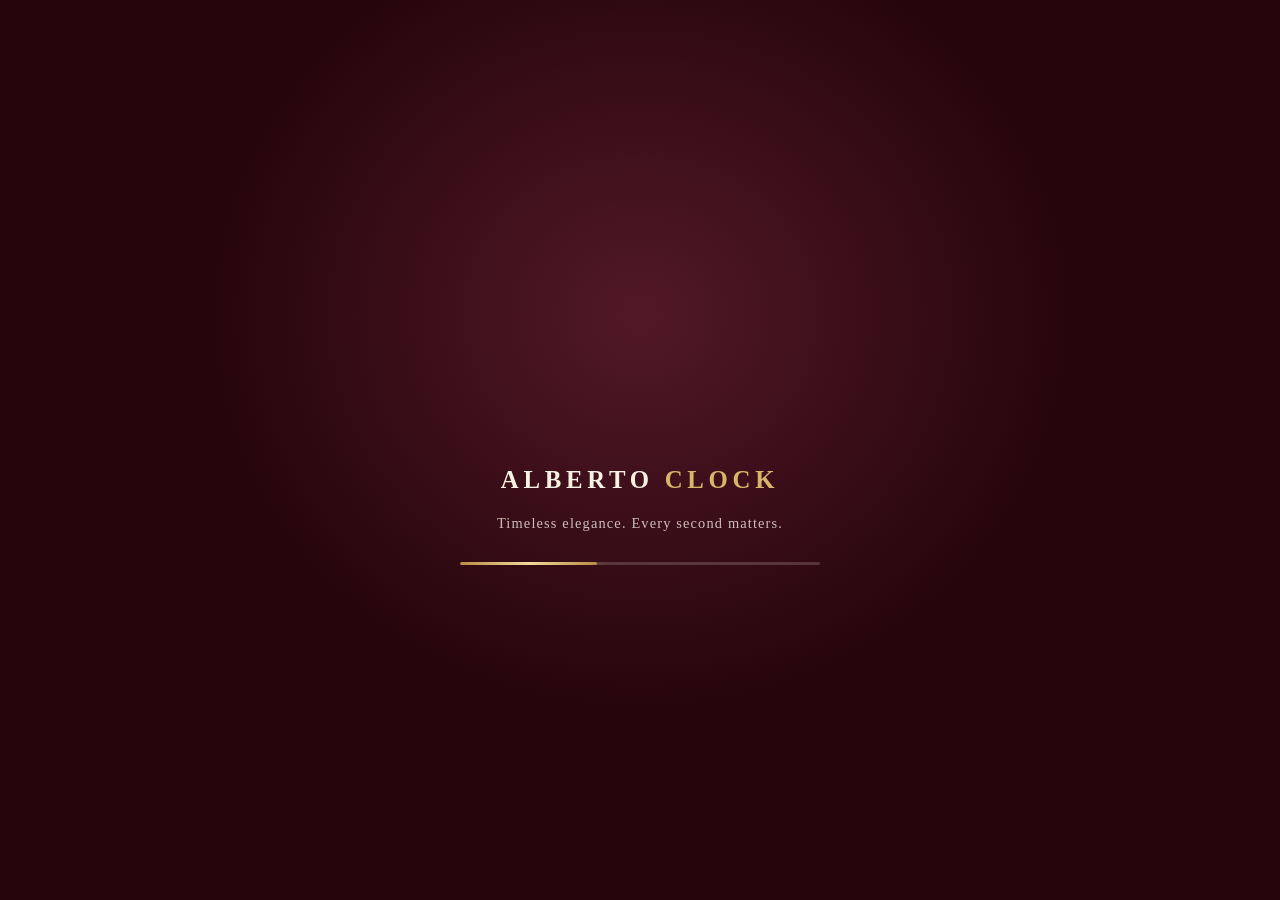
==== commit 0c1b6417: "Update index.html" ====
--- a/index.html
+++ b/index.html
@@ -6,10 +6,10 @@
   <title>Alberto Clock | Premium Watches &amp; Wall Clocks</title>
 
   <!-- ================= 1. CSS (design) ================= -->
-<link rel="stylesheet" href="css/style.css">
+<link rel="stylesheet" href="style.css">
 
   <!-- jQuery 3.6.0 (MIT license) - isi file ke andar, internet ki zaroorat nahi -->
-<script src="js/jquery.min.js"></script>
+<script src="jquery.min.js"></script>
 </head>
 <body>
 <!-- One-time 5-second branded website preloader -->
--- a/style.css
+++ b/style.css
@@ -0,0 +1,2156 @@
+/* =========================================================
+   ALBERTO CLOCK - style.css
+   Is file mein website ka poora design (rang, layout, buttons) hai.
+   Colors: burgundy (gehra), cream, white, light grey, golden (sirf buttons)
+   ========================================================= */
+
+/* ===== COLORS ===== */
+:root {
+  --burgundy: #5a1424;
+  --burgundy-dark: #3f0d19;
+  --cream: #f7f1e3;
+  --white: #ffffff;
+  --light-grey: #ececea;
+  --golden: #d9b56a;
+  --golden-hover: #c9a154;
+  --text: #3a1a20;
+  --shadow: 0 6px 18px rgba(79,22,34,.14);
+  --radius: 14px;
+}
+
+* {
+  box-sizing: border-box;
+  margin: 0;
+  padding: 0;
+}
+
+html {
+  scroll-behavior: smooth;
+}
+
+body {
+  font-family: Georgia,"Times New Roman",serif;
+  background: var(--cream);
+  color: var(--text);
+  line-height: 1.6;
+  min-height: 100vh;
+  display: flex;
+  flex-direction: column;
+  padding-top: env(safe-area-inset-top,0px);
+}
+
+a {
+  color: inherit;
+  text-decoration: none;
+}
+
+svg {
+  display: block;
+  max-width: 100%;
+  height: auto;
+}
+
+main {
+  flex: 1;
+  width: 100%;
+}
+
+/* ===== SPLASH & LOADER ===== */
+#splash {
+  position: fixed;
+  inset: 0;
+  background: var(--burgundy);
+  display: flex;
+  align-items: center;
+  justify-content: center;
+  z-index: 9999;
+  transition: opacity .6s ease;
+}
+
+#splash.hide {
+  opacity: 0;
+  pointer-events: none;
+}
+
+#splash .logo-wrap {
+  width: 200px;
+  animation: pulse 1.6s ease-in-out infinite;
+}
+
+#loader {
+  position: fixed;
+  inset: 0;
+  background: var(--cream);
+  display: none;
+  align-items: center;
+  justify-content: center;
+  z-index: 9998;
+}
+
+#loader.show {
+  display: flex;
+}
+
+#loader .logo-wrap {
+  width: 120px;
+  animation: pulse .9s ease-in-out infinite;
+}
+
+@keyframes pulse {
+  0%,100% {
+    transform: scale(1);
+  }
+  50% {
+    transform: scale(1.06);
+  }
+}
+
+/* ===== HEADER ===== */
+.site-header {
+  background: var(--burgundy);
+  color: var(--cream);
+  position: sticky;
+  top: 0;
+  z-index: 100;
+  box-shadow: var(--shadow);
+}
+
+.header-inner {
+  display: flex;
+  align-items: center;
+  justify-content: space-between;
+  padding: 10px 5%;
+  gap: 14px;
+  flex-wrap: wrap;
+}
+
+.brand {
+  display: flex;
+  align-items: center;
+  gap: 10px;
+  font-size: 1.35rem;
+  font-weight: bold;
+  letter-spacing: 1px;
+}
+
+.brand .logo-wrap {
+  width: 48px;
+  height: 48px;
+}
+
+.nav {
+  display: flex;
+  gap: 6px;
+  flex-wrap: wrap;
+  justify-content: center;
+}
+
+.nav a {
+  padding: 8px 12px;
+  border-radius: 8px;
+  transition: background .35s ease,color .35s ease,transform .35s ease;
+}
+
+.nav a:hover,.nav a.active {
+  background: var(--cream);
+  color: var(--burgundy);
+  transform: translateY(-2px);
+}
+
+.cart-count {
+  background: var(--golden);
+  color: var(--burgundy-dark);
+  border-radius: 50%;
+  padding: 1px 7px;
+  font-size: .8rem;
+  margin-left: 4px;
+}
+
+/* ===== BUTTONS ===== */
+.btn {
+  display: inline-block;
+  background: var(--golden);
+  color: var(--burgundy-dark);
+  border: none;
+  padding: 11px 22px;
+  border-radius: 30px;
+  font-family: inherit;
+  font-size: .95rem;
+  font-weight: bold;
+  cursor: pointer;
+  transition: background .35s ease,transform .35s ease;
+  text-align: center;
+}
+
+.btn:hover {
+  background: var(--golden-hover);
+  transform: translateY(-2px);
+}
+
+.btn-small {
+  padding: 8px 14px;
+  font-size: .85rem;
+}
+
+.btn-outline {
+  background: transparent;
+  border: 2px solid var(--burgundy);
+  color: var(--burgundy);
+}
+
+.btn-outline:hover {
+  background: var(--burgundy);
+  color: var(--cream);
+}
+
+.btn-block {
+  width: 100%;
+}
+
+/* ===== PAGES ===== */
+.page {
+  display: none;
+  animation: fadeIn .5s ease;
+}
+
+.page.active {
+  display: block;
+}
+
+@keyframes fadeIn {
+  from {
+    opacity: 0;
+    transform: translateY(8px);
+  }
+  to {
+    opacity: 1;
+    transform: none;
+  }
+}
+
+.section {
+  padding: 50px 6%;
+}
+
+.section-title {
+  text-align: center;
+  color: var(--burgundy);
+  font-size: 2rem;
+  margin-bottom: 28px;
+}
+
+.page-banner {
+  background: var(--burgundy);
+  color: var(--cream);
+  text-align: center;
+  padding: 36px 5%;
+}
+
+.page-banner h1 {
+  font-size: 2rem;
+}
+
+.page-banner p {
+  opacity: .9;
+}
+
+/* ===== HERO (home) ===== */
+.hero {
+  position: relative;
+  min-height: 85vh;
+  display: flex;
+  align-items: center;
+  justify-content: center;
+  text-align: center;
+  color: var(--cream);
+  overflow: hidden;
+  background: linear-gradient(120deg,#3f0d19,#5a1424,#74243a,#3f0d19);
+  background-size: 300% 300%;
+  animation: bgshift 14s ease infinite;
+}
+
+@keyframes bgshift {
+  0% {
+    background-position: 0% 50%;
+  }
+  50% {
+    background-position: 100% 50%;
+  }
+  100% {
+    background-position: 0% 50%;
+  }
+}
+
+.hero::before {
+  content: "";
+  position: absolute;
+  inset: 0;
+  background: radial-gradient(circle at 30% 40%,rgba(217,181,106,.18),transparent 60%);
+}
+
+.hero video {
+  position: absolute;
+  inset: 0;
+  width: 100%;
+  height: 100%;
+  object-fit: cover;
+  z-index: 0;
+}
+
+.hero-content {
+  position: relative;
+  z-index: 2;
+  padding: 20px;
+}
+
+.hero::after {
+  content: "";
+  position: absolute;
+  inset: 0;
+  background: rgba(63,13,25,.35);
+  z-index: 1;
+}
+
+.hero h1 {
+  font-size: 2.8rem;
+  margin-bottom: 12px;
+}
+
+.hero p {
+  font-size: 1.1rem;
+  margin-bottom: 6px;
+}
+
+.hero-actions {
+  display: flex;
+  gap: 14px;
+  justify-content: center;
+  flex-wrap: wrap;
+  margin-top: 24px;
+}
+
+.best-grid {
+  display: grid;
+  grid-template-columns: repeat(auto-fit,minmax(200px,1fr));
+  gap: 34px 26px;
+}
+
+.best-item {
+  text-align: center;
+}
+
+.best-item img {
+  width: 100%;
+  aspect-ratio: 3/4;
+  object-fit: cover;
+  border-radius: 120px 120px 18px 18px;
+  box-shadow: var(--shadow);
+  cursor: pointer;
+  transition: transform .4s ease;
+}
+
+.best-item img:hover {
+  transform: translateY(-6px);
+}
+
+.best-item h3 {
+  color: var(--burgundy);
+  margin: 14px 0 4px;
+  font-size: 1.05rem;
+}
+
+.best-item .price {
+  margin-bottom: 10px;
+}
+
+img {
+  display: block;
+  max-width: 100%;
+}
+
+.story {
+  display: grid;
+  grid-template-columns: 1fr 1fr;
+  gap: 26px;
+}
+
+.story-card {
+  background: var(--white);
+  border-radius: var(--radius);
+  box-shadow: var(--shadow);
+  padding: 26px;
+}
+
+.story-card h3 {
+  color: var(--burgundy);
+  margin-bottom: 10px;
+}
+
+/* ===== PRODUCT CARDS (curved shape) ===== */
+.products-grid {
+  display: grid;
+  grid-template-columns: repeat(auto-fit,minmax(230px,1fr));
+  gap: 24px;
+}
+
+.product-card {
+  background: var(--white);
+  border-radius: 30px 30px var(--radius) var(--radius);
+  overflow: hidden;
+  box-shadow: var(--shadow);
+  transition: transform .35s ease;
+  display: flex;
+  flex-direction: column;
+}
+
+.product-card:hover {
+  transform: translateY(-6px);
+}
+
+.img-box {
+  background: var(--light-grey);
+  cursor: pointer;
+  position: relative;
+}
+
+.img-box img {
+  width: 100%;
+  aspect-ratio: 3/4;
+  object-fit: cover;
+}
+
+.product-body {
+  padding: 16px;
+  display: flex;
+  flex-direction: column;
+  gap: 8px;
+  flex: 1;
+}
+
+.product-name {
+  font-size: 1.05rem;
+  color: var(--burgundy);
+}
+
+.price {
+  font-weight: bold;
+}
+
+.badge {
+  align-self: flex-start;
+  background: var(--burgundy);
+  color: var(--cream);
+  font-size: .75rem;
+  padding: 3px 10px;
+  border-radius: 20px;
+}
+
+.card-actions {
+  display: flex;
+  gap: 8px;
+  margin-top: auto;
+  flex-wrap: wrap;
+}
+
+.card-actions .btn {
+  flex: 1;
+}
+
+/* ===== COLLECTION ===== */
+.toolbar {
+  display: flex;
+  justify-content: space-between;
+  align-items: center;
+  flex-wrap: wrap;
+  gap: 12px;
+  margin-bottom: 26px;
+}
+
+.filter-tabs {
+  display: flex;
+  gap: 8px;
+  flex-wrap: wrap;
+}
+
+.filter-tabs button {
+  background: var(--light-grey);
+  border: none;
+  padding: 9px 16px;
+  border-radius: 20px;
+  cursor: pointer;
+  font-family: inherit;
+  transition: background .3s,color .3s;
+}
+
+.filter-tabs button.active,.filter-tabs button:hover {
+  background: var(--burgundy);
+  color: var(--cream);
+}
+
+.sort-select {
+  padding: 9px 12px;
+  border-radius: 8px;
+  border: 1px solid var(--burgundy);
+  background: var(--white);
+  font-family: inherit;
+}
+
+.empty-msg {
+  text-align: center;
+  padding: 30px 10px;
+  color: #6d5a5f;
+}
+
+/* ===== FORMS ===== */
+.two-col {
+  display: grid;
+  grid-template-columns: 1fr 1fr;
+  gap: 30px;
+  align-items: start;
+}
+
+.cart-layout {
+  display: grid;
+  grid-template-columns: 1.4fr 1fr;
+  gap: 30px;
+  align-items: start;
+}
+
+.cart-box,.form-box,.info-box {
+  border-radius: var(--radius);
+  box-shadow: var(--shadow);
+  padding: 22px;
+}
+
+.cart-box,.form-box {
+  background: var(--white);
+}
+
+.info-box {
+  background: var(--burgundy);
+  color: var(--cream);
+}
+
+.info-box p {
+  margin-bottom: 10px;
+}
+
+.form-group {
+  display: flex;
+  flex-direction: column;
+  gap: 6px;
+  margin-bottom: 14px;
+}
+
+.form-group label {
+  font-weight: bold;
+  color: var(--burgundy);
+  font-size: .92rem;
+}
+
+.form-group input,.form-group textarea,.form-group select {
+  padding: 11px 12px;
+  border: 1px solid #cfc3b3;
+  border-radius: 8px;
+  font-family: inherit;
+  font-size: .95rem;
+  background: var(--cream);
+  transition: border-color .3s;
+}
+
+.form-group input:focus,.form-group textarea:focus,.form-group select:focus {
+  outline: none;
+  border-color: var(--burgundy);
+}
+
+.error {
+  color: #b00020;
+  font-size: .82rem;
+  display: none;
+}
+
+.cart-item {
+  display: flex;
+  align-items: center;
+  gap: 14px;
+  padding: 14px 0;
+  border-bottom: 1px solid var(--light-grey);
+}
+
+.cart-item .thumb {
+  width: 80px;
+  height: 80px;
+  background: var(--light-grey);
+  border-radius: 10px;
+  overflow: hidden;
+  flex-shrink: 0;
+}
+
+.cart-item .thumb img {
+  width: 100%;
+  height: 100%;
+  object-fit: cover;
+}
+
+.cart-item-info {
+  flex: 1;
+}
+
+.qty {
+  display: flex;
+  align-items: center;
+  gap: 6px;
+}
+
+.qty button {
+  width: 32px;
+  height: 32px;
+  border: none;
+  border-radius: 50%;
+  background: var(--burgundy);
+  color: var(--cream);
+  font-size: 1.1rem;
+  cursor: pointer;
+  transition: background .3s;
+}
+
+.qty button:hover {
+  background: var(--golden);
+  color: var(--burgundy-dark);
+}
+
+.remove-btn {
+  background: none;
+  border: none;
+  cursor: pointer;
+  color: var(--burgundy);
+  font-size: 1.25rem;
+  transition: color .3s;
+}
+
+.remove-btn:hover {
+  color: var(--golden-hover);
+}
+
+.total-row {
+  display: flex;
+  justify-content: space-between;
+  font-size: 1.15rem;
+  font-weight: bold;
+  margin-top: 16px;
+  flex-wrap: wrap;
+  gap: 8px;
+}
+
+.coupon-row {
+  display: flex;
+  gap: 8px;
+  margin: 14px 0;
+}
+
+.coupon-row input {
+  flex: 1;
+  padding: 10px;
+  border: 1px solid #cfc3b3;
+  border-radius: 8px;
+  font-family: inherit;
+  text-transform: uppercase;
+}
+
+.msg-ok {
+  color: #2e7d32;
+  font-size: .9rem;
+}
+
+.msg-bad {
+  color: #b00020;
+  font-size: .9rem;
+}
+
+/* ===== OFFERS ===== */
+.offers-grid {
+  display: grid;
+  grid-template-columns: repeat(auto-fit,minmax(250px,1fr));
+  gap: 24px;
+}
+
+.offer-card {
+  background: var(--white);
+  border-radius: 30px 8px 30px 8px;
+  box-shadow: var(--shadow);
+  padding: 26px;
+  text-align: center;
+  transition: transform .35s;
+}
+
+.offer-card:hover {
+  transform: translateY(-5px);
+}
+
+.offer-card .big {
+  font-size: 2rem;
+  color: var(--burgundy);
+  font-weight: bold;
+  margin-bottom: 8px;
+}
+
+.code-chip {
+  display: inline-block;
+  background: var(--light-grey);
+  padding: 6px 14px;
+  border-radius: 20px;
+  margin: 10px 0;
+  font-weight: bold;
+  letter-spacing: 1px;
+}
+
+/* ===== GALLERY ===== */
+.gallery-grid {
+  display: grid;
+  grid-template-columns: repeat(auto-fit,minmax(200px,1fr));
+  gap: 20px;
+}
+
+.gallery-item {
+  background: var(--white);
+  border-radius: 20px;
+  overflow: hidden;
+  box-shadow: var(--shadow);
+  cursor: pointer;
+  transition: transform .35s;
+}
+
+.gallery-item:hover {
+  transform: scale(1.03);
+}
+
+.gallery-item .pic {
+  background: var(--light-grey);
+}
+
+.gallery-item .pic img {
+  width: 100%;
+  aspect-ratio: 3/4;
+  object-fit: cover;
+}
+
+.gallery-item .name {
+  text-align: center;
+  padding: 10px;
+  color: var(--burgundy);
+  font-weight: bold;
+}
+
+.lightbox {
+  position: fixed;
+  inset: 0;
+  background: rgba(40,10,16,.85);
+  display: none;
+  align-items: center;
+  justify-content: center;
+  z-index: 9000;
+  padding: 16px;
+  flex-direction: column;
+}
+
+.lightbox.show {
+  display: flex;
+}
+
+.lightbox .big-pic {
+  background: var(--cream);
+  border-radius: 20px;
+  padding: 14px;
+  width: min(520px,90vw);
+  animation: popIn .35s ease;
+}
+
+.lightbox .big-pic img {
+  width: 100%;
+  max-height: 72vh;
+  object-fit: contain;
+  border-radius: 12px;
+}
+
+.lightbox .big-name {
+  color: var(--cream);
+  font-size: 1.4rem;
+  margin-top: 14px;
+  text-align: center;
+}
+
+.lightbox .close {
+  position: absolute;
+  top: 18px;
+  right: 22px;
+  background: var(--golden);
+  border: none;
+  width: 42px;
+  height: 42px;
+  border-radius: 50%;
+  font-size: 1.4rem;
+  cursor: pointer;
+}
+
+@keyframes popIn {
+  from {
+    transform: scale(.85);
+    opacity: 0;
+  }
+  to {
+    transform: scale(1);
+    opacity: 1;
+  }
+}
+
+/* ===== FAQ & FEEDBACK ===== */
+details {
+  background: var(--white);
+  border-radius: 12px;
+  box-shadow: var(--shadow);
+  margin-bottom: 12px;
+  padding: 14px 18px;
+}
+
+summary {
+  cursor: pointer;
+  font-weight: bold;
+  color: var(--burgundy);
+}
+
+details p {
+  margin-top: 10px;
+}
+
+.review {
+  background: var(--white);
+  border-left: 5px solid var(--golden);
+  border-radius: 10px;
+  padding: 14px 18px;
+  margin-bottom: 12px;
+  box-shadow: var(--shadow);
+}
+
+.review .stars {
+  color: var(--golden);
+}
+
+.review small {
+  color: #7a6670;
+}
+
+/* ===== CHAT BOT ===== */
+#chat-btn {
+  position: fixed;
+  right: 18px;
+  bottom: 18px;
+  background: var(--burgundy);
+  color: var(--cream);
+  border: none;
+  border-radius: 30px;
+  padding: 12px 18px;
+  cursor: pointer;
+  box-shadow: var(--shadow);
+  z-index: 900;
+  font-family: inherit;
+  font-size: .95rem;
+  transition: background .3s;
+}
+
+#chat-btn:hover {
+  background: var(--burgundy-dark);
+}
+
+#chat-box {
+  position: fixed;
+  right: 18px;
+  bottom: 76px;
+  width: min(330px,calc(100vw - 36px));
+  background: var(--white);
+  border-radius: 16px;
+  box-shadow: var(--shadow);
+  display: none;
+  flex-direction: column;
+  overflow: hidden;
+  z-index: 900;
+}
+
+#chat-box.show {
+  display: flex;
+}
+
+#chat-head {
+  background: var(--burgundy);
+  color: var(--cream);
+  padding: 12px 14px;
+  font-weight: bold;
+}
+
+#chat-log {
+  height: 260px;
+  overflow-y: auto;
+  padding: 12px;
+  display: flex;
+  flex-direction: column;
+  gap: 8px;
+  background: var(--cream);
+}
+
+.bubble {
+  padding: 8px 12px;
+  border-radius: 12px;
+  max-width: 85%;
+  font-size: .92rem;
+}
+
+.bubble.bot {
+  background: var(--white);
+  align-self: flex-start;
+  border: 1px solid #e3d8c6;
+}
+
+.bubble.me {
+  background: var(--burgundy);
+  color: var(--cream);
+  align-self: flex-end;
+}
+
+#chat-form {
+  display: flex;
+  gap: 6px;
+  padding: 10px;
+  border-top: 1px solid #e3d8c6;
+}
+
+#chat-form input {
+  flex: 1;
+  padding: 9px;
+  border: 1px solid #cfc3b3;
+  border-radius: 8px;
+  font-family: inherit;
+}
+
+/* ===== POPUP & TOAST ===== */
+.popup-overlay {
+  position: fixed;
+  inset: 0;
+  background: rgba(40,10,16,.6);
+  display: none;
+  align-items: center;
+  justify-content: center;
+  z-index: 9500;
+  padding: 16px;
+}
+
+.popup-overlay.show {
+  display: flex;
+}
+
+.popup-box {
+  background: var(--cream);
+  border-radius: var(--radius);
+  padding: 30px 26px;
+  max-width: 380px;
+  width: 100%;
+  text-align: center;
+  box-shadow: var(--shadow);
+  animation: popIn .35s ease;
+}
+
+.popup-box h3 {
+  color: var(--burgundy);
+  margin-bottom: 10px;
+}
+
+.toast {
+  position: fixed;
+  bottom: 24px;
+  left: 50%;
+  transform: translateX(-50%) translateY(120px);
+  background: var(--burgundy);
+  color: var(--cream);
+  padding: 12px 22px;
+  border-radius: 30px;
+  box-shadow: var(--shadow);
+  transition: transform .4s ease;
+  z-index: 9700;
+  white-space: nowrap;
+}
+
+.toast.show {
+  transform: translateX(-50%) translateY(0);
+}
+
+/* ===== SITEMAP ===== */
+.sitemap {
+  display: grid;
+  grid-template-columns: repeat(auto-fit,minmax(220px,1fr));
+  gap: 20px;
+}
+
+.sitemap-card {
+  background: var(--white);
+  border-radius: var(--radius);
+  box-shadow: var(--shadow);
+  padding: 20px;
+}
+
+.sitemap-card h3 {
+  color: var(--burgundy);
+  margin-bottom: 10px;
+}
+
+.sitemap-card a {
+  display: block;
+  padding: 6px 0;
+  color: var(--text);
+  transition: color .3s;
+}
+
+.sitemap-card a:hover {
+  color: var(--golden-hover);
+}
+
+/* ===== FOOTER ===== */
+.site-footer {
+  background: var(--burgundy-dark);
+  color: var(--cream);
+  padding: 40px 6% 20px;
+  margin-top: auto;
+}
+
+.footer-grid {
+  display: grid;
+  grid-template-columns: 1.2fr 1fr 1fr 1fr;
+  gap: 28px;
+}
+
+.footer-grid h4 {
+  color: var(--golden);
+  margin-bottom: 10px;
+  text-align: center;
+}
+
+.footer-grid ul,.footer-grid p {
+  list-style: none;
+  text-align: center;
+  line-height: 2;
+}
+
+.footer-grid a:hover {
+  color: var(--golden);
+}
+
+.footer-logo {
+  display: flex;
+  flex-direction: column;
+  align-items: center;
+  gap: 8px;
+}
+
+.footer-logo .logo-wrap {
+  width: 90px;
+  height: 90px;
+}
+
+.social a {
+  margin: 0 6px;
+  padding: 4px 10px;
+  border-radius: 6px;
+  border: 1px solid var(--golden);
+  transition: background .3s;
+}
+
+.social a:hover {
+  background: var(--golden);
+  color: var(--burgundy-dark);
+}
+
+.copyright {
+  text-align: center;
+  margin-top: 30px;
+  padding-top: 16px;
+  border-top: 1px solid rgba(247,241,227,.2);
+  font-size: .85rem;
+}
+
+/* ===== RESPONSIVE ===== */
+@media (max-width:900px) {
+  .two-col,.cart-layout,.story {
+    grid-template-columns: 1fr;
+  }
+  .footer-grid {
+    grid-template-columns: 1fr 1fr;
+  }
+}
+
+@media (max-width:640px) {
+  .header-inner {
+    flex-direction: column;
+    text-align: center;
+  }
+  .hero h1 {
+    font-size: 2rem;
+  }
+  .section {
+    padding: 36px 5%;
+  }
+  .footer-grid {
+    grid-template-columns: 1fr;
+  }
+  .cart-item {
+    flex-wrap: wrap;
+  }
+}
+
+/* ===== REQUIREMENTS UPDATE ===== */
+/* Preloader: cream background, burgundy spinner */
+#splash { background: var(--cream); }
+.spinner { width: 56px; height: 56px; border: 5px solid rgba(90,20,36,.2); border-top-color: var(--burgundy); border-radius: 50%; animation: spin .9s linear infinite; }
+@keyframes spin { to { transform: rotate(360deg); } }
+
+/* Equal-size product cards */
+.products-grid { grid-template-columns: repeat(auto-fill,minmax(250px,1fr)); }
+.product-card { height: 520px; border-radius: 28px; }
+.product-card:hover { transform: translateY(-8px); }
+.img-box { height: 260px; flex-shrink: 0; }
+.img-box img { height: 100%; aspect-ratio: auto; object-fit: cover; }
+.badge-slot { height: 24px; }
+.product-name { height: 3.2em; overflow: hidden; display: -webkit-box; -webkit-line-clamp: 2; -webkit-box-orient: vertical; }
+.card-actions { flex-direction: column; }
+.card-actions .btn { flex: 0 0 auto; width: 100%; }
+
+/* Toast alerts: top-right */
+.toast { top: 84px; right: 18px; left: auto; bottom: auto; transform: translateX(130%); white-space: normal; max-width: calc(100vw - 36px); border: 1px solid var(--golden); pointer-events: none; }
+.toast.show { transform: translateX(0); }
+
+/* Gallery lightbox */
+.lightbox { background: rgba(15,4,7,.94); }
+.lightbox .big-name { color: var(--golden); }
+
+/* Chat emojis */
+#chat-emojis { display: flex; gap: 4px; flex-wrap: wrap; padding: 8px 10px 0; border-top: 1px solid #e3d8c6; }
+#chat-emojis button { background: var(--cream); border: 1px solid var(--golden); border-radius: 8px; font-size: 1.1rem; padding: 2px 7px; cursor: pointer; }
+#chat-form { border-top: 0; }
+
+/* Store locator */
+.branch-grid { display: grid; grid-template-columns: repeat(auto-fit,minmax(260px,1fr)); gap: 24px; margin-bottom: 34px; }
+.branch-card { background: var(--white); border-radius: var(--radius); box-shadow: var(--shadow); padding: 22px; display: flex; flex-direction: column; gap: 6px; transition: transform .35s ease; }
+.branch-card:hover { transform: translateY(-5px); }
+.branch-card h3 { color: var(--burgundy); }
+.branch-card .btn { margin-top: auto; align-self: flex-start; }
+.map-box { border-radius: var(--radius); overflow: hidden; box-shadow: var(--shadow); background: var(--white); }
+.map-box iframe { display: block; width: 100%; height: 420px; border: 0; }
+
+/* Order confirmation */
+.thanks-box { max-width: 640px; margin: 0 auto; background: var(--white); border-radius: var(--radius); box-shadow: var(--shadow); padding: 28px; }
+.thanks-box h2 { color: var(--burgundy); text-align: center; margin-bottom: 8px; }
+.thanks-box > p { text-align: center; }
+.order-id { text-align: center; margin: 14px 0; }
+.order-line { display: flex; justify-content: space-between; gap: 10px; padding: 8px 0; border-bottom: 1px solid var(--light-grey); }
+.thanks-actions { display: flex; gap: 12px; justify-content: center; flex-wrap: wrap; margin-top: 22px; }
+
+/* Footer ticker */
+.footer-ticker { background: var(--burgundy); border-top: 1px solid var(--golden); border-bottom: 1px solid var(--golden); overflow: hidden; white-space: nowrap; margin: -40px -6% 30px; padding: 10px 0; }
+.ticker-track { display: inline-flex; animation: tick 40s linear infinite; }
+.footer-ticker:hover .ticker-track { animation-play-state: paused; }
+.ticker-track span { padding: 0 26px; }
+.ticker-track span::after { content: "\2726"; color: var(--golden); margin-left: 52px; }
+@keyframes tick { to { transform: translateX(-50%); } }
+@media (prefers-reduced-motion: reduce) { .ticker-track { animation: none; } }
+
+/* ===== UPDATE 2: sections, footer, contact ===== */
+.site-footer { background: #1c050a; }
+.footer-grid { grid-template-columns: 1.2fr repeat(4,1fr); }
+.reveal { opacity: 0; transform: translateY(28px); transition: opacity .8s ease, transform .8s ease; }
+.reveal.in { opacity: 1; transform: none; }
+.reveal:nth-child(2) { transition-delay: .12s; } .reveal:nth-child(3) { transition-delay: .24s; } .reveal:nth-child(4) { transition-delay: .36s; }
+@media (prefers-reduced-motion: reduce) { .reveal { opacity: 1; transform: none; transition: none; } }
+.fancy-card { background: var(--white); border: 1px solid var(--golden); border-radius: var(--radius); box-shadow: var(--shadow); padding: 26px; transition: transform .4s ease, box-shadow .4s ease; }
+.fancy-card:hover { transform: translateY(-6px); box-shadow: 0 14px 30px rgba(79,22,34,.22); }
+.fancy-card h3 { color: var(--burgundy); margin-bottom: 8px; }
+.fancy-card.why { text-align: center; } .fancy-card.why span { font-size: 2rem; display: block; }
+.story-feature, .about-split { display: grid; grid-template-columns: 1fr 1.1fr; gap: 36px; align-items: center; }
+.story-photo img { width: 100%; aspect-ratio: 4/5; object-fit: cover; border-radius: 200px 200px 24px 24px; border: 3px solid var(--golden); box-shadow: var(--shadow); }
+.story-texts { display: flex; flex-direction: column; gap: 20px; align-items: flex-start; }
+.about-photos { display: grid; grid-template-columns: 1fr 1fr; gap: 16px; }
+.about-photos img { width: 100%; aspect-ratio: 3/4; object-fit: cover; border-radius: 120px 120px 18px 18px; border: 3px solid var(--golden); box-shadow: var(--shadow); }
+.about-photos img:nth-child(2) { margin-top: 40px; }
+.about-text h2 { color: var(--burgundy); font-size: 2rem; margin-bottom: 12px; } .about-text p { margin-bottom: 12px; }
+.about-band { background: var(--white); }
+.card-row { display: grid; grid-template-columns: repeat(auto-fit,minmax(260px,1fr)); gap: 24px; margin-bottom: 28px; }
+.card-row.four { grid-template-columns: repeat(auto-fit,minmax(210px,1fr)); }
+.service-grid { display: grid; grid-template-columns: repeat(auto-fit,minmax(250px,1fr)); gap: 24px; }
+.service-card { background: var(--white); border: 1px solid var(--golden); border-radius: 26px 26px var(--radius) var(--radius); box-shadow: var(--shadow); overflow: hidden; }
+.service-card .s-img { height: 200px; overflow: hidden; }
+.service-card img { width: 100%; height: 100%; object-fit: cover; transition: transform .6s ease; }
+.service-card:hover img { transform: scale(1.08); }
+.s-body { padding: 18px; } .s-body h3 { color: var(--burgundy); margin-bottom: 6px; }
+.contact-card { padding: 38px 34px; font-size: 1.2rem; border: 2px solid var(--golden); }
+.contact-card h2 { font-size: 2rem; margin-bottom: 24px; }
+.c-line { display: flex; gap: 16px; align-items: flex-start; margin-bottom: 24px !important; line-height: 1.5; }
+.c-ico { font-size: 1.9rem; }
+.contact-grid { transition: grid-template-columns .5s ease; }
+.contact-grid .form-box { border: 1px solid var(--golden); transition: padding .4s ease, box-shadow .4s ease; }
+.contact-grid .form-box input, .contact-grid .form-box textarea { transition: padding .35s ease, font-size .35s ease; }
+.contact-grid .form-box:focus-within { padding: 34px; box-shadow: 0 16px 36px rgba(79,22,34,.3); }
+.contact-grid .form-box:focus-within input, .contact-grid .form-box:focus-within textarea { padding: 15px 14px; font-size: 1.1rem; }
+.contact-grid .form-box:focus-within textarea { min-height: 170px; }
+@media (min-width: 901px) { .contact-grid:has(.form-box:focus-within) { grid-template-columns: .7fr 1.3fr; } }
+@media (max-width: 900px) { .footer-grid { grid-template-columns: 1fr 1fr; } .story-feature, .about-split { grid-template-columns: 1fr; } }
+@media (max-width: 640px) { .footer-grid { grid-template-columns: 1fr; } }
+
+/* ===== UPDATE 3 ===== */
+.products-grid.grid-4, .gallery-grid.grid-4 { grid-template-columns: repeat(4,1fr); }
+.products-grid.grid-3 { grid-template-columns: repeat(3,1fr); max-width: 1000px; margin: 0 auto; }
+@media (max-width:900px) { .products-grid.grid-4, .products-grid.grid-3, .gallery-grid.grid-4 { grid-template-columns: repeat(2,1fr); } }
+@media (max-width:420px) { .products-grid.grid-4, .products-grid.grid-3, .gallery-grid.grid-4 { grid-template-columns: 1fr; } }
+.product-card { position: relative; height: auto; border: 2px solid var(--golden); border-radius: 26px; transition: transform .4s ease, box-shadow .4s ease, border-color .4s ease; }
+.product-card:hover { transform: translateY(-8px); box-shadow: 0 16px 34px rgba(79,22,34,.28); border-color: var(--burgundy); }
+.img-box { height: 240px; }
+.img-box img { transition: transform .6s ease; }
+.product-card:hover .img-box img { transform: scale(1.07); }
+.card-actions { flex-direction: row; flex-wrap: wrap; gap: 6px; }
+.card-actions .btn { flex: 1 1 auto; width: auto; padding: 6px 10px; font-size: .74rem; white-space: nowrap; transition: transform .25s ease, box-shadow .25s ease, background .25s ease, color .25s ease; }
+.card-actions .btn:hover { transform: translateY(-2px); box-shadow: 0 6px 14px rgba(79,22,34,.25); }
+.wish-btn { position: absolute; top: 12px; right: 12px; z-index: 3; width: 38px; height: 38px; padding: 0; border-radius: 50%; border: 2px solid var(--golden); background: rgba(255,248,235,.94); font-size: 1.1rem; cursor: pointer; display: flex; align-items: center; justify-content: center; transition: transform .3s ease, background .3s ease; }
+.wish-btn:hover { transform: scale(1.15); }
+.wish-btn.on { background: #fff; animation: heartpop .45s ease; }
+@keyframes heartpop { 50% { transform: scale(1.4); } }
+.offers-grid { grid-template-columns: repeat(3,1fr); }
+.offer-card { border: 2px solid var(--golden); transition: transform .4s ease, box-shadow .4s ease; }
+.offer-card:hover { box-shadow: 0 14px 30px rgba(79,22,34,.25); }
+@media (max-width:900px) { .offers-grid { grid-template-columns: repeat(2,1fr); } }
+@media (max-width:560px) { .offers-grid { grid-template-columns: 1fr; } }
+.form-group select { width: 100%; padding: 12px; border: 1px solid #cdbb98; border-radius: 8px; font-family: inherit; font-size: 1rem; background: var(--white); }
+.branch-card { padding: 0; gap: 0; overflow: hidden; border: 2px solid var(--golden); }
+.branch-pic { overflow: hidden; }
+.branch-pic svg { display: block; width: 100%; height: auto; transition: transform .6s ease; }
+.branch-card:hover .branch-pic svg { transform: scale(1.06); }
+.branch-body { padding: 20px; display: flex; flex-direction: column; gap: 6px; flex: 1; }
+.page-banner { position: relative; overflow: hidden; min-height: 170px; display: flex; flex-direction: column; justify-content: center; }
+.page-banner video { position: absolute; inset: 0; width: 100%; height: 100%; object-fit: cover; z-index: 0; }
+/* Hero video sab pages par same dikhe */
+.hero video, .page-banner video { display: block; pointer-events: none; object-position: center center; }
+.page-banner::after { content: ""; position: absolute; inset: 0; background: rgba(63,13,25,.55); z-index: 1; }
+.page-banner > :not(video) { position: relative; z-index: 2; }
+.contact-cta { background: var(--white); border: 2px solid var(--golden); border-radius: var(--radius); box-shadow: var(--shadow); padding: 40px 30px; text-align: center; display: flex; flex-direction: column; align-items: center; justify-content: center; gap: 14px; }
+.contact-cta .cta-ico { font-size: 3.2rem; }
+.contact-cta h2 { color: var(--burgundy); }
+.cform-overlay { position: fixed; inset: 0; background: rgba(28,5,10,.78); display: flex; align-items: center; justify-content: center; padding: 20px; z-index: 9400; opacity: 0; visibility: hidden; transition: opacity .45s ease, visibility .45s; }
+.cform-overlay.show { opacity: 1; visibility: visible; }
+.cform-box { background: var(--white); border: 2px solid var(--golden); border-radius: 26px; padding: 34px; width: 100%; max-width: 560px; max-height: 92vh; overflow: auto; position: relative; transform: translateY(50px) scale(.9); transition: transform .55s cubic-bezier(.2,.9,.3,1.15); }
+.cform-overlay.show .cform-box { transform: none; }
+.cform-box h2 { color: var(--burgundy); text-align: center; margin-bottom: 16px; }
+.cform-close { position: absolute; top: 8px; right: 16px; background: none; border: 0; font-size: 2rem; color: var(--burgundy); cursor: pointer; }
+
+/* ===== UPDATE 4 ===== */
+.header-inner { flex-wrap: nowrap; }
+.nav { margin-left: auto; justify-content: flex-end; }
+.nav a { padding: 8px 10px; font-size: .94rem; }
+@media (max-width:1100px) { .header-inner { flex-wrap: wrap; } }
+.hero { min-height: 92vh; }
+.page-banner { min-height: 62vh; padding: 40px 6%; text-align: center; background: linear-gradient(120deg,#3f0d19,#5a1424,#74243a,#3f0d19); background-size: 300% 300%; animation: bgshift 14s ease infinite; }
+.page-banner::before { content: ""; position: absolute; inset: 0; background: radial-gradient(circle at 30% 40%,rgba(217,181,106,.18),transparent 60%); z-index: 1; }
+.page-banner::after { background: rgba(63,13,25,.35); }
+.hero h1, .page-banner h1 { font-size: clamp(3rem,8vw,5.2rem); letter-spacing: 2px; margin-bottom: 14px; text-shadow: 0 4px 18px rgba(0,0,0,.45); }
+.hero p, .page-banner .slogan { font-size: clamp(1.1rem,2.4vw,1.6rem); font-style: italic; color: var(--golden); }
+.page-banner .sub { font-size: 1.05rem; margin-top: 6px; }
+.img-box { height: auto; aspect-ratio: 3/4; }
+.img-box img { width: 100%; height: 100%; object-fit: cover; object-position: center 30%; }
+@media (min-width:901px) { .footer-grid { grid-template-columns: 1.1fr .9fr .9fr 1.5fr 1fr; } }
+.contact-list { list-style: none; padding: 0; }
+.contact-list li { margin-bottom: 10px; line-height: 1.5; }
+.social { display: flex; gap: 12px; margin-top: 12px; }
+.social a { width: 44px; height: 44px; border: 2px solid var(--golden); border-radius: 50%; display: inline-flex; align-items: center; justify-content: center; color: var(--cream); transition: transform .3s ease, background .3s ease, color .3s ease; }
+.social a:hover { background: var(--golden); color: var(--burgundy-dark); transform: translateY(-4px); }
+
+  
+/* ===== FINAL DESIGN POLISH: shared luxury hero across every page ===== */
+.page-banner {
+  min-height: clamp(520px, 78vh, 760px);
+  padding: 72px 6%;
+  display: flex;
+  flex-direction: column;
+  align-items: center;
+  justify-content: center;
+  text-align: center;
+  isolation: isolate;
+  background:
+    radial-gradient(ellipse at 18% 22%, rgba(217,181,106,.22), transparent 36%),
+    radial-gradient(ellipse at 82% 78%, rgba(217,181,106,.13), transparent 34%),
+    linear-gradient(120deg, #300811 0%, #5a1424 48%, #76283d 72%, #3f0d19 100%);
+  background-size: 200% 200%;
+  animation: bgshift 14s ease infinite;
+}
+.page-banner::before {
+  content: "ALBERTO CLOCK";
+  position: absolute;
+  z-index: 1;
+  top: 19%;
+  left: 50%;
+  transform: translateX(-50%);
+  color: rgba(247,241,227,.13);
+  font-family: Georgia, "Times New Roman", serif;
+  font-size: clamp(2rem, 7vw, 5.8rem);
+  font-weight: 700;
+  letter-spacing: .16em;
+  white-space: nowrap;
+  pointer-events: none;
+}
+.page-banner::after {
+  background: linear-gradient(180deg, rgba(26,4,10,.26), rgba(26,4,10,.58));
+  z-index: 0;
+}
+.page-banner > :not(video) { z-index: 2; }
+.page-banner h1 {
+  font-size: clamp(3.4rem, 8.5vw, 6.4rem);
+  line-height: 1.05;
+  letter-spacing: .035em;
+  margin: 0 0 20px;
+  color: var(--cream);
+  text-shadow: 0 5px 24px rgba(0,0,0,.5);
+}
+.page-banner .slogan {
+  max-width: 820px;
+  margin: 0 auto;
+  color: var(--golden);
+  font-size: clamp(1.2rem, 2.5vw, 1.8rem);
+  line-height: 1.5;
+  font-style: italic;
+  text-shadow: 0 2px 12px rgba(0,0,0,.35);
+}
+.page-banner .sub {
+  color: rgba(247,241,227,.9);
+  font-size: clamp(.95rem, 1.5vw, 1.12rem);
+  margin-top: 12px;
+  letter-spacing: .04em;
+}
+.header-inner { flex-wrap: nowrap; }
+.brand { flex: 0 0 auto; }
+.nav {
+  margin-left: auto;
+  justify-content: flex-end;
+  align-items: center;
+  flex-wrap: nowrap;
+  gap: 3px;
+}
+.nav a {
+  white-space: nowrap;
+  position: relative;
+  background: transparent !important;
+  color: var(--cream) !important;
+  border-radius: 0;
+  padding: 10px 9px;
+}
+.nav a::after {
+  content: "";
+  position: absolute;
+  left: 9px;
+  right: 9px;
+  bottom: 3px;
+  height: 2px;
+  background: var(--golden);
+  transform: scaleX(0);
+  transform-origin: left;
+  transition: transform .3s ease;
+}
+.nav a:hover, .nav a.active {
+  color: var(--golden) !important;
+  transform: translateY(-1px);
+}
+.nav a:hover::after, .nav a.active::after { transform: scaleX(1); }
+.img-box {
+  background: linear-gradient(145deg, #f8f5ee, #e9e2d6);
+  display: flex;
+  align-items: center;
+  justify-content: center;
+  overflow: hidden;
+}
+.img-box img, .img-box svg {
+  width: 100%;
+  height: 100%;
+  object-fit: contain;
+  object-position: center;
+  padding: 10px;
+}
+.product-card { min-width: 0; }
+.product-body { min-width: 0; }
+.card-actions { justify-content: space-between; }
+.site-footer { background: #3f0d19; }
+.footer-grid { align-items: start; }
+.footer-grid h4 { text-align: left; }
+.footer-grid ul, .footer-grid p { text-align: left; }
+.footer-logo { align-items: flex-start; }
+.footer-ticker { margin-top: -40px; }
+.social { justify-content: flex-start; }
+@media (max-width: 1200px) {
+  .header-inner { flex-wrap: wrap; }
+  .nav { width: 100%; justify-content: flex-end; flex-wrap: wrap; }
+}
+@media (max-width: 640px) {
+  .page-banner { min-height: 440px; padding: 58px 5%; }
+  .page-banner::before { top: 22%; letter-spacing: .1em; }
+  .page-banner h1 { font-size: clamp(2.8rem, 13vw, 4.2rem); }
+  .nav { justify-content: center; gap: 0; }
+  .nav a { padding: 8px 7px; font-size: .82rem; }
+  .footer-grid h4, .footer-grid ul, .footer-grid p { text-align: center; }
+  .footer-logo { align-items: center; }
+  .social { justify-content: center; }
+}
+
+  
+/* ===== FINAL REQUESTED POLISH ===== */
+:root { --brand-burgundy: #26050d; }
+.site-header, .site-footer {
+  background: #26050d !important;
+  color: var(--cream);
+}
+.site-header { border-bottom: 1px solid rgba(217,181,106,.45); }
+.site-footer { border-top: 1px solid rgba(217,181,106,.35); }
+.page-banner::before { content: none !important; display: none !important; }
+
+/* Ticker sits neatly as the final footer strip */
+.site-footer { display: flex; flex-direction: column; }
+.site-footer .footer-ticker {
+  order: 2;
+  margin: 28px 0 0 !important;
+  border-top: 1px solid rgba(217,181,106,.45);
+  border-bottom: 0;
+  background: #1d0309;
+  padding: 13px 0;
+}
+.site-footer .footer-grid { order: 1; }
+
+/* Refined wishlist navigation */
+.nav a.wishlist-nav { display: inline-flex; align-items: center; gap: 5px; }
+.wishlist-nav .wish-heart { color: var(--golden); font-size: 1.35rem; line-height: 1; }
+.wishlist-nav:hover .wish-heart, .wishlist-nav.active .wish-heart { color: var(--golden); }
+
+/* Branded 5-second line preloader */
+#splash {
+  background:
+    radial-gradient(ellipse at 50% 35%, rgba(118,40,61,.55), transparent 48%),
+    #26050d;
+  display: flex;
+  align-items: center;
+  justify-content: center;
+}
+#splash .splash-inner {
+  width: min(360px, 82vw);
+  display: flex;
+  flex-direction: column;
+  align-items: center;
+  text-align: center;
+  gap: 13px;
+}
+#splash .logo-wrap {
+  width: 112px;
+  height: 112px;
+  display: flex;
+  align-items: center;
+  justify-content: center;
+  animation: splashLogo 1.8s ease-in-out infinite;
+}
+#splash .splash-brand {
+  color: #f7f1e3;
+  font-family: Georgia, "Times New Roman", serif;
+  font-size: 1.55rem;
+  letter-spacing: .19em;
+  font-weight: 700;
+}
+#splash .splash-brand span { color: #d9b56a; }
+#splash p {
+  color: rgba(247,241,227,.78);
+  font-size: .9rem;
+  letter-spacing: .08em;
+  margin: 0 0 14px;
+}
+.loading-line {
+  width: 100%;
+  height: 3px;
+  border-radius: 10px;
+  background: rgba(247,241,227,.18);
+  overflow: hidden;
+  position: relative;
+}
+.loading-line::after {
+  content: "";
+  display: block;
+  width: 38%;
+  height: 100%;
+  border-radius: inherit;
+  background: linear-gradient(90deg, #b88d43, #f2d99b, #b88d43);
+  box-shadow: 0 0 12px rgba(217,181,106,.6);
+  animation: loadingSweep 1.25s ease-in-out infinite;
+}
+@keyframes loadingSweep {
+  0% { transform: translateX(-110%); }
+  100% { transform: translateX(275%); }
+}
+@keyframes splashLogo {
+  0%,100% { transform: translateY(0); }
+  50% { transform: translateY(-5px); }
+}
+#loader { display: none !important; }
+
+/* Desktop navigation alignment */
+.header-inner { flex-wrap: nowrap !important; }
+.brand { margin-right: auto; }
+.nav { margin-left: auto; justify-content: flex-end; }
+
+/* Mobile: hamburger opens a vertical slide-down menu */
+.menu-toggle {
+  display: none;
+  margin-left: auto;
+  width: 46px;
+  height: 42px;
+  border: 1px solid rgba(217,181,106,.65);
+  border-radius: 8px;
+  background: transparent;
+  padding: 9px 10px;
+  cursor: pointer;
+}
+.menu-toggle span {
+  display: block;
+  width: 23px;
+  height: 2px;
+  margin: 4px auto;
+  border-radius: 2px;
+  background: #f7f1e3;
+  transition: transform .25s ease, opacity .25s ease;
+}
+.menu-toggle.open span:first-child { transform: translateY(6px) rotate(45deg); }
+.menu-toggle.open span:nth-child(2) { opacity: 0; }
+.menu-toggle.open span:last-child { transform: translateY(-6px) rotate(-45deg); }
+
+@media (max-width: 900px) {
+  .header-inner {
+    position: relative;
+    flex-wrap: wrap !important;
+    padding: 9px 5%;
+  }
+  .menu-toggle { display: block; }
+  .nav {
+    display: none;
+    position: absolute;
+    top: calc(100% + 1px);
+    left: 0;
+    right: 0;
+    width: 100%;
+    margin: 0;
+    padding: 12px 5% 18px;
+    background: #26050d;
+    border-top: 1px solid rgba(217,181,106,.28);
+    border-bottom: 1px solid rgba(217,181,106,.55);
+    box-shadow: 0 16px 24px rgba(0,0,0,.28);
+    flex-direction: column;
+    align-items: stretch;
+    justify-content: flex-start;
+    gap: 2px;
+    z-index: 300;
+  }
+  .nav.open { display: flex; }
+  .nav a {
+    display: flex;
+    align-items: center;
+    justify-content: flex-start;
+    width: 100%;
+    padding: 12px 10px;
+    font-size: .98rem;
+    border-bottom: 1px solid rgba(247,241,227,.07);
+  }
+  .nav a::after { left: 10px; right: auto; width: 46px; bottom: 5px; }
+  .nav a:hover, .nav a.active { transform: none; }
+}
+@media (max-width: 480px) {
+  .brand { font-size: 1.08rem; }
+  .brand .logo-wrap { width: 40px; height: 40px; }
+  #splash .logo-wrap { width: 96px; height: 96px; }
+  #splash .splash-brand { font-size: 1.25rem; }
+}
+
+  
+/* ===== MINIMAL NAV ALIGNMENT CORRECTION =====
+   Keep the original navigation appearance and spacing.
+   Only align the logo and the existing navigation links on one row. */
+.site-header .header-inner {
+  display: flex !important;
+  flex-direction: row !important;
+  align-items: center !important;
+  justify-content: space-between !important;
+  flex-wrap: nowrap !important;
+  gap: 16px !important;
+}
+.site-header .brand {
+  display: inline-flex !important;
+  align-items: center !important;
+  flex: 0 0 auto !important;
+  margin: 0 !important;
+  white-space: nowrap !important;
+}
+.site-header .nav {
+  display: flex !important;
+  flex-direction: row !important;
+  align-items: center !important;
+  justify-content: flex-end !important;
+  flex: 0 1 auto !important;
+  flex-wrap: nowrap !important;
+  width: auto !important;
+  margin: 0 0 0 auto !important;
+  white-space: nowrap !important;
+  gap: 3px !important;
+}
+.site-header .nav a {
+  flex: 0 0 auto !important;
+  white-space: nowrap !important;
+  /* Preserve the site's original link sizing and hover treatment. */
+}
+
+/* Retain the existing hamburger menu on mobile; no desktop redesign. */
+@media (max-width: 900px) {
+  .site-header .header-inner {
+    position: relative !important;
+    flex-wrap: nowrap !important;
+  }
+  .site-header .menu-toggle {
+    display: block !important;
+    flex: 0 0 46px !important;
+    margin-left: auto !important;
+  }
+  .site-header .nav {
+    display: none !important;
+    position: absolute !important;
+    top: calc(100% + 1px) !important;
+    left: 0 !important;
+    right: 0 !important;
+    width: 100% !important;
+    margin: 0 !important;
+    padding: 12px 5% 18px !important;
+    flex-direction: column !important;
+    align-items: stretch !important;
+    justify-content: flex-start !important;
+    white-space: normal !important;
+    gap: 2px !important;
+    background: #26050d !important;
+    border-top: 1px solid rgba(217,181,106,.28);
+    border-bottom: 1px solid rgba(217,181,106,.55);
+    box-shadow: 0 16px 24px rgba(0,0,0,.28);
+    z-index: 500;
+  }
+  .site-header .nav.open { display: flex !important; }
+  .site-header .nav a {
+    width: 100% !important;
+    padding: 12px 10px !important;
+    white-space: normal !important;
+  }
+}
+
+
+/* ===== CUSTOMIZE PAGE ===== */
+.cz-grid { display: grid; grid-template-columns: repeat(2,1fr); gap: 28px; max-width: 1000px; margin: 0 auto; }
+.cz-card { background: var(--white); border: 2px solid var(--golden); border-radius: 26px 26px var(--radius) var(--radius); box-shadow: var(--shadow); overflow: hidden; display: flex; flex-direction: column; transition: transform .4s ease, box-shadow .4s ease; }
+.cz-card:hover { transform: translateY(-6px); box-shadow: 0 16px 34px rgba(79,22,34,.26); }
+.cz-photo { height: 240px; overflow: hidden; position: relative; background: var(--burgundy); }
+.cz-photo img { width: 100%; height: 100%; object-fit: cover; transition: transform .6s ease; }
+.cz-card:hover .cz-photo img { transform: scale(1.08); }
+.cz-photo::after { content: ""; position: absolute; inset: 0; background: linear-gradient(to top, rgba(63,13,25,.55), transparent 55%); }
+.cz-tag { position: absolute; left: 14px; bottom: 12px; z-index: 2; background: var(--golden); color: var(--burgundy-dark); font-weight: bold; font-size: .78rem; letter-spacing: 1px; text-transform: uppercase; padding: 4px 12px; border-radius: 20px; }
+.cz-body { padding: 22px; display: flex; flex-direction: column; gap: 10px; flex: 1; }
+.cz-body h3 { color: var(--burgundy); font-size: 1.4rem; }
+.cz-body p { font-size: .96rem; }
+.cz-list { list-style: none; display: flex; flex-wrap: wrap; gap: 7px; margin: 4px 0 8px; }
+.cz-list li { background: var(--cream); border: 1px solid #e3d3a8; color: var(--burgundy); font-size: .82rem; padding: 4px 11px; border-radius: 20px; }
+.cz-body .btn { margin-top: auto; }
+
+.cz-features { display: grid; grid-template-columns: repeat(auto-fit,minmax(170px,1fr)); gap: 18px; max-width: 1000px; margin: 0 auto; }
+.cz-feat { background: var(--white); border: 1px solid var(--golden); border-radius: var(--radius); padding: 20px 14px; text-align: center; box-shadow: var(--shadow); }
+.cz-feat span { font-size: 2rem; display: block; margin-bottom: 6px; }
+.cz-feat h4 { color: var(--burgundy); margin-bottom: 4px; }
+.cz-feat p { font-size: .88rem; }
+
+.cz-steps { display: grid; grid-template-columns: repeat(auto-fit,minmax(200px,1fr)); gap: 22px; max-width: 1000px; margin: 0 auto; counter-reset: czs; }
+.cz-step { position: relative; background: var(--burgundy); color: var(--cream); border-radius: var(--radius); padding: 34px 18px 20px; text-align: center; box-shadow: var(--shadow); counter-increment: czs; }
+.cz-step::before { content: counter(czs); position: absolute; top: -18px; left: 50%; transform: translateX(-50%); width: 38px; height: 38px; border-radius: 50%; background: var(--golden); color: var(--burgundy-dark); font-weight: bold; display: flex; align-items: center; justify-content: center; border: 3px solid var(--cream); }
+.cz-step h4 { margin-bottom: 4px; }
+.cz-step p { font-size: .9rem; opacity: .92; }
+
+.cz-cta { max-width: 760px; margin: 0 auto; text-align: center; background: var(--white); border: 2px solid var(--golden); border-radius: 26px; padding: 34px 22px; box-shadow: var(--shadow); }
+.cz-cta h2 { color: var(--burgundy); margin-bottom: 8px; }
+.cz-cta .hero-actions { margin-top: 18px; }
+
+/* ===== CUSTOMIZE FORM (popup) ===== */
+.cz-modal .cform-box { max-width: 680px; padding: 28px 26px 26px; }
+.cz-modal .cform-box > h2 { margin-bottom: 2px; }
+.cz-sub { text-align: center; font-size: .92rem; opacity: .85; margin-bottom: 14px; }
+.cz-preview { display: flex; justify-content: center; background: radial-gradient(circle at 50% 40%, #fbf6ea, #efe3c4); border: 1px solid #e3d3a8; border-radius: 18px; padding: 10px; margin-bottom: 16px; }
+.cz-preview svg { width: 170px; height: 170px; }
+.cz-preview svg * { transition: fill .35s ease, stroke .35s ease; }
+.cz-sec { color: var(--burgundy); font-weight: bold; font-size: 1.02rem; margin: 18px 0 8px; padding-bottom: 5px; border-bottom: 1px dashed #d8c48f; }
+.cz-row { display: grid; grid-template-columns: 1fr 1fr; gap: 0 14px; }
+.cz-modal .form-group { margin-bottom: 12px; }
+.cz-lab { display: block; font-weight: bold; color: var(--burgundy); margin-bottom: 6px; font-size: .95rem; }
+.cz-opts { display: flex; flex-wrap: wrap; gap: 8px; }
+.cz-opt { position: relative; cursor: pointer; }
+.cz-opt input { position: absolute; opacity: 0; inset: 0; width: 100%; height: 100%; margin: 0; cursor: pointer; }
+.cz-opt > span { display: inline-block; padding: 8px 15px; border: 1.5px solid #cdbb98; border-radius: 24px; background: var(--white); font-size: .9rem; transition: background .3s ease, color .3s ease, border-color .3s ease, transform .3s ease; }
+.cz-opt:hover > span { border-color: var(--burgundy); transform: translateY(-1px); }
+.cz-opt input:checked + span { background: var(--burgundy); color: var(--cream); border-color: var(--burgundy); }
+.cz-opt input:focus-visible + span { outline: 2px solid var(--golden); outline-offset: 2px; }
+.cz-sws { display: flex; flex-wrap: wrap; gap: 10px; }
+.cz-sw { position: relative; cursor: pointer; text-align: center; width: 58px; }
+.cz-sw input { position: absolute; opacity: 0; inset: 0; width: 100%; height: 100%; margin: 0; cursor: pointer; }
+.cz-sw i { display: block; width: 38px; height: 38px; margin: 0 auto 3px; border-radius: 50%; border: 2px solid #fff; box-shadow: 0 0 0 1.5px #cdbb98; transition: transform .3s ease, box-shadow .3s ease; }
+.cz-sw em { font-style: normal; font-size: .7rem; line-height: 1.1; display: block; }
+.cz-sw:hover i { transform: scale(1.1); }
+.cz-sw input:checked + i { box-shadow: 0 0 0 3px var(--burgundy); transform: scale(1.08); }
+.cz-sw input:focus-visible + i { outline: 2px solid var(--golden); outline-offset: 3px; }
+.cz-tiles { display: grid; grid-template-columns: repeat(3,1fr); gap: 10px; }
+.cz-tile { position: relative; cursor: pointer; }
+.cz-tile input { position: absolute; opacity: 0; inset: 0; width: 100%; height: 100%; margin: 0; cursor: pointer; }
+.cz-tile > span { display: block; text-align: center; padding: 12px 6px; border: 1.5px solid #cdbb98; border-radius: 14px; background: var(--white); transition: all .3s ease; font-size: .9rem; }
+.cz-tile > span b { display: block; font-size: 1.6rem; font-weight: normal; line-height: 1.2; }
+.cz-tile input:checked + span { background: var(--burgundy); color: var(--cream); border-color: var(--golden); box-shadow: 0 0 0 2px var(--golden); }
+.cz-tile input:focus-visible + span { outline: 2px solid var(--golden); outline-offset: 2px; }
+.cz-hide { display: none; }
+.cz-modal .btn-block { margin-top: 8px; }
+.cz-note { font-size: .8rem; text-align: center; opacity: .75; margin-top: 8px; }
+.cz-lock { overflow: hidden; }
+.cz-ref { display: inline-block; background: var(--cream); border: 1px dashed var(--golden); color: var(--burgundy); font-weight: bold; letter-spacing: 1px; padding: 4px 14px; border-radius: 8px; margin: 6px 0; }
+.cz-pop-actions { display: flex; gap: 10px; justify-content: center; flex-wrap: wrap; }
+@media (max-width: 760px) { .cz-grid { grid-template-columns: 1fr; } }
+@media (max-width: 560px) {
+  .cz-modal .cform-box { padding: 24px 16px 20px; border-radius: 20px; }
+  .cz-row { grid-template-columns: 1fr; }
+  .cz-preview svg { width: 140px; height: 140px; }
+  .cz-photo { height: 200px; }
+}
+
+/* ===== Chat text line breaks + visitor counter ===== */
+.bubble { white-space: pre-line; }
+.visitor-count { display: inline-block; margin-top: 6px; font-size: .9rem; opacity: .9; }
+.visitor-count strong { color: var(--golden); }
+
+/* ===== Repair service photos: fit inside card, no overflow ===== */
+.service-card { overflow: hidden; }
+.service-card .s-img { position: relative; background: #26050d; overflow: hidden; border-radius: 26px 26px 0 0; }
+.service-card .s-img img { position: absolute; inset: 0; width: 100%; height: 100%; max-width: 100%; display: block; object-fit: cover; object-position: center; }
+
+/* ===== Home story photo: full picture visible, watch and logo not cropped ===== */
+.story-photo img { aspect-ratio: 801 / 685; object-fit: cover; border-radius: 24px; background: #5a1424; }
+/* ===== Repair movement photo: frame the movement and tweezers ===== */
+.service-card img[data-img="repair_movement"] { object-position: center 62%; }
+
+/* ===== Header: Cart and Wishlist as separate icon buttons with quantity badge ===== */
+.site-header .header-actions { display: flex; align-items: center; gap: 10px; flex: 0 0 auto; order: 4; margin-left: 10px; }
+.hdr-icon { position: relative; display: inline-flex; align-items: center; justify-content: center; width: 44px; height: 44px; border-radius: 50%; border: 1.5px solid rgba(217,181,106,.7); background: transparent; color: var(--cream); text-decoration: none; cursor: pointer; transition: background .3s ease, color .3s ease, border-color .3s ease, transform .3s ease; }
+.hdr-icon svg { width: 22px; height: 22px; fill: none; stroke: currentColor; stroke-width: 1.8; stroke-linecap: round; stroke-linejoin: round; }
+.hdr-icon:hover, .hdr-icon.active { background: var(--golden); color: var(--burgundy-dark); border-color: var(--golden); transform: translateY(-2px); }
+.hdr-icon .cart-count { position: absolute; top: -5px; right: -5px; min-width: 20px; height: 20px; padding: 0 5px; margin: 0; box-sizing: border-box; display: flex; align-items: center; justify-content: center; font-size: .72rem; font-weight: bold; line-height: 1; background: var(--golden); color: var(--burgundy-dark); border: 2px solid #26050d; border-radius: 20px; }
+.hdr-icon .cart-count.zero { display: none; }
+.site-header .nav { order: 3; }
+@media (min-width: 901px) {
+  .site-header .nav a { padding: 8px 7px !important; font-size: .9rem !important; }
+}
+@media (max-width: 900px) {
+  .site-header .header-actions { order: 1; margin-left: auto; }
+  .site-header .menu-toggle { order: 2; margin-left: 0 !important; }
+}
+
+/* ===== Technology page ===== */
+.tech-grid { display: flex; flex-wrap: wrap; justify-content: center; gap: 28px; max-width: 1100px; margin: 0 auto; }
+.tech-grid .tech-card { flex: 0 1 calc((100% - 56px) / 3); min-width: 0; transition: transform .4s ease, box-shadow .4s ease; }
+.tech-grid .tech-card:hover { transform: translateY(-6px); box-shadow: 0 16px 34px rgba(79,22,34,.28); }
+.tech-grid .tech-card .s-img { height: 190px; }
+.tech-grid .tech-card .s-body { min-height: 150px; }
+@media (max-width: 900px) { .tech-grid .tech-card { flex-basis: calc((100% - 28px) / 2); } }
+@media (max-width: 560px) { .tech-grid .tech-card { flex-basis: 100%; max-width: 420px; } }
+
+/* ===== Product cards: same picture frame as the repair service cards ===== */
+.product-card { height: auto !important; }
+.product-card .img-box { position: relative; height: 200px !important; overflow: hidden; background: #26050d; border-radius: 26px 26px 0 0; flex-shrink: 0; }
+.product-card .img-box img { position: absolute; inset: 0; width: 100%; height: 100%; max-width: 100%; aspect-ratio: auto; object-fit: cover; object-position: center; }
+.product-card .product-body { padding: 14px 16px 16px; gap: 6px; }
+.product-card .badge-slot { height: 22px; }
+.product-card .product-name { height: auto; min-height: 0; -webkit-line-clamp: 2; }
+.product-card .card-actions { margin-top: auto; }
+
+/* Remove inherited padding/border from framed photos so they fill the frame edge to edge */
+.product-card .img-box img, .gallery-item .pic img, .service-card .s-img img, .tech-card .s-img img { padding: 0 !important; border: 0 !important; margin: 0 !important; box-sizing: border-box; }
+/* Gallery picture frame: same clean crop */
+.gallery-item .pic { position: relative; height: 220px; overflow: hidden; }
+.gallery-item .pic img { position: absolute; inset: 0; width: 100%; height: 100%; aspect-ratio: auto; object-fit: cover; object-position: center; }
+
+/* ===== HOME HERO TYPOGRAPHY REFINEMENT ===== */
+#page-home .hero h1 {
+  font-size: clamp(3.8rem, 8.2vw, 6.6rem);
+  line-height: 1.02;
+  letter-spacing: .045em;
+  margin-bottom: 20px;
+  text-shadow: 0 5px 24px rgba(0,0,0,.55);
+}
+#page-home .hero-content { max-width: 1100px; margin: 0 auto; }
+#page-home .hero p {
+  max-width: 900px;
+  margin: 0 auto 8px;
+  font-size: clamp(1.1rem, 2.2vw, 1.65rem);
+  line-height: 1.45;
+  letter-spacing: .025em;
+  color: #f2d99b;
+  text-shadow: 0 2px 12px rgba(0,0,0,.55);
+}
+#page-home .hero video {
+  object-fit: cover;
+  object-position: center center;
+}
+@media (max-width: 640px) {
+  #page-home .hero h1 { font-size: clamp(2.7rem, 12vw, 4.1rem); }
+  #page-home .hero p { font-size: 1rem; padding: 0 8px; }
+}
+
+
+/* ===== FINAL CARD & IMAGE REFINEMENT ===== */
+/* Consistent, comfortable card sizing across the site */
+.products-grid,
+.gallery-grid,
+.offers-grid,
+.branch-grid,
+.service-grid,
+.card-row,
+.best-grid {
+  align-items: stretch;
+}
+
+.products-grid {
+  grid-template-columns: repeat(auto-fit, minmax(min(100%, 245px), 1fr));
+  gap: 26px;
+}
+
+.product-card {
+  height: auto;
+  min-height: 0;
+  border-radius: 18px;
+  display: flex;
+}
+
+.img-box {
+  height: 230px;
+  min-height: 230px;
+  padding: 14px;
+  display: flex;
+  align-items: center;
+  justify-content: center;
+  background: #f7f4ef;
+}
+
+.img-box img {
+  width: 100%;
+  height: 100%;
+  object-fit: contain;
+  object-position: center;
+  display: block;
+}
+
+.product-body {
+  padding: 17px;
+  gap: 9px;
+}
+
+.product-name {
+  height: auto;
+  min-height: 2.7em;
+  overflow: visible;
+  display: block;
+  line-height: 1.35;
+}
+
+.card-actions {
+  flex-direction: row;
+  flex-wrap: wrap;
+  gap: 9px;
+}
+
+.card-actions .btn {
+  flex: 1 1 110px;
+  width: auto;
+  min-width: 0;
+}
+
+.best-grid {
+  grid-template-columns: repeat(auto-fit, minmax(min(100%, 220px), 1fr));
+  gap: 28px;
+}
+
+.best-item img {
+  width: 100%;
+  aspect-ratio: 4 / 3;
+  height: auto;
+  object-fit: contain;
+  object-position: center;
+  padding: 12px;
+  background: #f7f4ef;
+  border-radius: 16px;
+}
+
+.gallery-grid {
+  grid-template-columns: repeat(auto-fit, minmax(min(100%, 220px), 1fr));
+  gap: 22px;
+}
+
+.gallery-item {
+  border-radius: 16px;
+}
+
+.gallery-item .pic {
+  height: 230px;
+  padding: 12px;
+  display: flex;
+  align-items: center;
+  justify-content: center;
+  background: #f7f4ef;
+}
+
+.gallery-item .pic img {
+  width: 100%;
+  height: 100%;
+  aspect-ratio: auto;
+  object-fit: contain;
+  object-position: center;
+}
+
+.gallery-item .name {
+  min-height: 48px;
+  display: flex;
+  align-items: center;
+  justify-content: center;
+  line-height: 1.35;
+}
+
+.offers-grid {
+  grid-template-columns: repeat(auto-fit, minmax(min(100%, 245px), 1fr));
+  gap: 22px;
+}
+
+.offer-card {
+  height: 100%;
+  border-radius: 18px;
+  padding: 24px;
+  display: flex;
+  flex-direction: column;
+  align-items: center;
+  justify-content: center;
+}
+
+.branch-grid,
+.card-row,
+.service-grid {
+  gap: 22px;
+}
+
+.branch-card,
+.fancy-card,
+.service-card,
+.story-card {
+  border-radius: 18px;
+}
+
+.service-card .s-img {
+  height: 210px;
+  padding: 12px;
+  background: #f7f4ef;
+  display: flex;
+  align-items: center;
+  justify-content: center;
+}
+
+.service-card .s-img img {
+  width: 100%;
+  height: 100%;
+  object-fit: contain;
+  object-position: center;
+}
+
+@media (max-width: 640px) {
+  .products-grid,
+  .gallery-grid,
+  .offers-grid,
+  .branch-grid,
+  .service-grid,
+  .card-row,
+  .best-grid {
+    grid-template-columns: repeat(2, minmax(0, 1fr));
+    gap: 14px;
+  }
+
+  .product-card { border-radius: 14px; }
+  .img-box { height: 175px; min-height: 175px; padding: 9px; }
+  .product-body { padding: 12px; }
+  .product-name { font-size: .94rem; }
+  .card-actions { flex-direction: column; }
+  .card-actions .btn { width: 100%; flex: 0 0 auto; }
+  .best-item img { padding: 8px; border-radius: 12px; }
+  .gallery-item .pic { height: 175px; padding: 8px; }
+  .gallery-item .name { font-size: .9rem; padding: 9px 6px; }
+  .offer-card { padding: 18px 12px; }
+  .service-card .s-img { height: 170px; }
+}
+
+@media (max-width: 380px) {
+  .products-grid,
+  .gallery-grid,
+  .offers-grid,
+  .branch-grid,
+  .service-grid,
+  .card-row,
+  .best-grid {
+    grid-template-columns: 1fr;
+  }
+  .img-box { height: 220px; min-height: 220px; }
+  .gallery-item .pic { height: 220px; }
+}
+
+
+
+/* ===== COLLECTION CARD + PRODUCT DETAIL REFINEMENT ===== */
+#page-collection .products-grid { grid-template-columns: repeat(4, minmax(0, 1fr)); gap: 24px; align-items: stretch; }
+#page-collection .product-card { min-width: 0; min-height: 430px; height: 100%; overflow: hidden; border-radius: 18px; }
+#page-collection .product-card .img-box { height: 245px; min-height: 245px; padding: 12px; position: relative; overflow: hidden; background: linear-gradient(145deg,#fbf8f2,#eee8dc); }
+#page-collection .product-card .img-box img { width: 100%; height: 100%; object-fit: contain; object-position: center; transition: transform .45s ease; }
+#page-collection .product-card[data-category="wall"] .img-box img { object-fit: contain; }
+#page-collection .product-card .img-hint { position:absolute; bottom:10px; left:50%; transform:translateX(-50%); background:rgba(63,13,25,.88); color:#fff; padding:5px 13px; border-radius:30px; font:600 .72rem Arial,sans-serif; opacity:0; transition:opacity .2s; white-space:nowrap; }
+#page-collection .product-card .img-box:hover .img-hint, #page-collection .product-card .img-box:focus .img-hint { opacity:1; }
+#page-collection .product-card .product-body { padding: 15px 16px 17px; gap: 7px; }
+#page-collection .product-card .product-name { min-height: 48px; font-size: 1rem; line-height: 1.4; }
+#page-collection .product-card .product-model { color:#76636a; font: .78rem Arial,sans-serif; }
+#page-collection .product-card .price { color:var(--burgundy); font-size:1.05rem; }
+#page-collection .product-card .card-actions { margin-top:auto; }
+@media(max-width:1000px) { #page-collection .products-grid { grid-template-columns:repeat(3,minmax(0,1fr)); } }
+@media(max-width:720px) { #page-collection .products-grid { grid-template-columns:repeat(2,minmax(0,1fr)); gap:14px; } #page-collection .product-card { min-height:390px; } #page-collection .product-card .img-box { height:205px; min-height:205px; } }
+@media(max-width:420px) { #page-collection .products-grid { grid-template-columns:repeat(2,minmax(0,1fr)); gap:10px; } #page-collection .product-card { min-height:365px; border-width:1px; } #page-collection .product-card .img-box { height:165px; min-height:165px; padding:7px; } #page-collection .product-card .product-body { padding:10px; } #page-collection .product-card .product-name { font-size:.86rem; min-height:50px; } #page-collection .product-card .card-actions { flex-direction:column; } #page-collection .product-card .card-actions .btn { width:100%; } }
+.product-lightbox { overflow-y:auto; }
+.product-detail-panel { width:min(900px,94vw); max-height:88vh; overflow:auto; display:grid; grid-template-columns:1fr 1fr; gap:26px; align-items:center; background:var(--cream); border:2px solid var(--golden); border-radius:22px; padding:24px; box-shadow:0 24px 70px rgba(0,0,0,.35); animation:popIn .3s ease; }
+.product-lightbox .detail-image { min-height:340px; height:100%; display:flex; align-items:center; justify-content:center; background:#f1ece3; border-radius:16px; padding:18px; }
+.product-lightbox .detail-image img { width:100%; height:100%; max-height:430px; object-fit:contain; border-radius:10px; }
+.detail-eyebrow { color:#98733b; font:700 .72rem Arial,sans-serif; letter-spacing:2px; }
+.product-lightbox .big-name { color:var(--burgundy); font-size:1.65rem; line-height:1.25; text-align:left; margin:10px 0; }
+.detail-price { color:var(--burgundy); font-size:1.55rem; font-weight:bold; margin-bottom:16px; }
+.detail-specs { display:grid; grid-template-columns:1fr 1fr; gap:10px; }
+.detail-specs div { background:#fff; border:1px solid #e6d8bd; border-radius:10px; padding:10px; display:flex; flex-direction:column; gap:3px; }
+.detail-specs span { color:#806d70; font: .72rem Arial,sans-serif; }
+.detail-specs strong { color:var(--burgundy); font-size:.9rem; }
+.detail-description { margin:16px 0; color:#66565a; }
+.detail-actions { display:flex; flex-wrap:wrap; gap:10px; }
+.detail-actions .btn { flex:1; }
+body.modal-open { overflow:hidden; }
+@media(max-width:650px) { .product-detail-panel { grid-template-columns:1fr; gap:14px; padding:15px; max-height:90vh; } .product-lightbox .detail-image { min-height:210px; height:220px; } .product-lightbox .detail-image img { max-height:195px; } .product-lightbox .big-name { font-size:1.25rem; } .detail-price { font-size:1.3rem; margin-bottom:10px; } .detail-description { margin:10px 0; } .detail-specs { gap:7px; } }
+#page-price-list .price-list-intro { display:flex; justify-content:space-between; gap:12px; flex-wrap:wrap; color:var(--burgundy); margin-bottom:18px; }
+#page-price-list .price-list-intro span { color:#76636a; }
+.price-list-tools { display:flex; gap:12px; margin-bottom:18px; }
+.price-list-tools input,.price-list-tools select { min-width:0; padding:12px 14px; border:1px solid #cdbb98; border-radius:9px; background:#fff; font: .95rem Arial,sans-serif; }
+.price-list-tools input { flex:1; }
+.price-table-wrap { overflow-x:auto; background:#fff; border:1px solid #e2d4b9; border-radius:14px; box-shadow:var(--shadow); }
+.price-table { width:100%; border-collapse:collapse; min-width:570px; }
+.price-table th { background:var(--burgundy); color:var(--cream); text-align:left; padding:14px 16px; font-size:.9rem; }
+.price-table td { padding:13px 16px; border-bottom:1px solid #eee7dc; }
+.price-table tbody tr:nth-child(even) { background:#faf7f0; }
+.price-table tbody tr:hover { background:#f4ead5; }
+.price-table .table-price { color:var(--burgundy); font-weight:bold; white-space:nowrap; }
+.price-empty { text-align:center; color:#76636a; }
+.price-list-note { margin-top:14px; color:#76636a; font-size:.88rem; }
+@media(max-width:600px) { .price-list-tools { flex-direction:column; } .price-list-tools input,.price-list-tools select { width:100%; } }
+
+
+
+/* ===== PREMIUM CATEGORY SLIDER + SUPPORT PAGE ===== */
+#page-home #best-grid, #page-collection #collection-grid { align-items:stretch; }
+#page-home #best-grid .product-card { min-height:430px; height:100%; border-radius:18px; overflow:hidden; }
+#page-home #best-grid .product-card .img-box { height:245px; min-height:245px; padding:12px; background:linear-gradient(145deg,#fbf8f2,#eee8dc); }
+#page-home #best-grid .product-card .img-box img { width:100%; height:100%; object-fit:contain; }
+#page-home #best-grid .product-card .product-body { padding:15px 16px 17px; }
+#page-home #best-grid .product-card .product-name { min-height:48px; }
+#page-home #best-grid .product-card .product-model { color:#76636a; font:.78rem Arial,sans-serif; }
+#page-home #best-grid .product-card .card-actions { margin-top:auto; }
+#page-collection .toolbar { align-items:center; gap:14px; }
+#page-collection .filter-tabs { display:flex; flex-wrap:nowrap; gap:9px; overflow-x:auto; max-width:100%; padding:7px 3px 12px; scroll-snap-type:x mandatory; scrollbar-width:thin; -webkit-overflow-scrolling:touch; }
+#page-collection .filter-tabs button { flex:0 0 auto; scroll-snap-align:start; border:1px solid #d7c39f; border-radius:999px; padding:11px 19px; background:#fff; color:var(--burgundy); font-weight:700; white-space:nowrap; transition:all .2s ease; }
+#page-collection .filter-tabs button.active, #page-collection .filter-tabs button:hover { background:var(--burgundy); color:#fff; border-color:var(--burgundy); box-shadow:0 5px 15px rgba(65,14,29,.16); }
+#page-collection .sort-select { flex:0 0 auto; }
+#page-collection .product-card .card-actions button[data-zoom] { display:none !important; }
+.support-tabs { display:flex; gap:10px; overflow-x:auto; padding:8px 2px 14px; margin-bottom:24px; scroll-snap-type:x mandatory; scrollbar-width:thin; -webkit-overflow-scrolling:touch; border-bottom:1px solid #e7dcc8; }
+.support-tab { flex:0 0 auto; scroll-snap-align:start; border:1px solid #d8c49f; border-radius:999px; background:#fff; color:var(--burgundy); padding:12px 22px; font-weight:700; cursor:pointer; transition:.2s; }
+.support-tab.active, .support-tab:hover { background:var(--burgundy); border-color:var(--burgundy); color:#fff; box-shadow:0 5px 16px rgba(65,14,29,.15); }
+.support-panel { display:none; animation:supportFade .25s ease; }
+.support-panel.active { display:block; }
+.support-panel[hidden] { display:none !important; }
+@keyframes supportFade { from { opacity:0; transform:translateY(7px); } to { opacity:1; transform:translateY(0); } }
+.support-heading { margin:4px 0 24px; }
+.support-heading > span { color:#a17c43; letter-spacing:2px; font:700 .72rem Arial,sans-serif; }
+.support-heading h2 { color:var(--burgundy); margin:7px 0; font-size:1.8rem; }
+.support-heading p { color:#76636a; max-width:680px; }
+.support-contact-grid { align-items:stretch; }
+.support-contact-grid .contact-card, .support-contact-grid .contact-cta { height:100%; }
+.warranty-layout { display:grid; grid-template-columns:repeat(4,minmax(0,1fr)); gap:15px; margin:20px 0; }
+.warranty-card { background:#fff; border:1px solid #e5d8c0; border-radius:16px; padding:20px; box-shadow:var(--shadow); }
+.warranty-number { width:38px; height:38px; display:grid; place-items:center; border-radius:50%; background:var(--burgundy); color:#fff; font-weight:800; margin-bottom:15px; }
+.warranty-card h3 { color:var(--burgundy); margin:0 0 8px; }
+.warranty-card p { color:#76636a; font-size:.92rem; line-height:1.6; }
+.warranty-notice { background:#f7f0e3; border-left:4px solid var(--golden); border-radius:8px; padding:15px 18px; margin:18px 0 22px; color:#66565a; }
+#page-support .support-panel details { background:#fff; border:1px solid #e7dcc8; border-radius:12px; padding:15px 18px; margin:10px 0; }
+#page-support .support-panel details summary { color:var(--burgundy); font-weight:700; cursor:pointer; }
+#page-support .support-panel details p { margin:10px 0 0; color:#76636a; line-height:1.6; }
+@media(max-width:1000px) { .warranty-layout { grid-template-columns:repeat(2,minmax(0,1fr)); } }
+@media(max-width:720px) { #page-home #best-grid .product-card { min-height:390px; } #page-home #best-grid .product-card .img-box { height:205px; min-height:205px; } #page-collection .toolbar { align-items:stretch; flex-direction:column; } #page-collection .sort-select { width:100%; } }
+@media(max-width:600px) { .warranty-layout { grid-template-columns:1fr; } .support-tab { padding:11px 17px; } .support-heading h2 { font-size:1.45rem; } }
+
+
+
+/* ===== SUPPORT DROP-DOWN SHUTTER ===== */
+.support-shutter-backdrop { position:fixed; inset:0; z-index:1500; background:rgba(18,7,10,.48); opacity:0; visibility:hidden; transition:opacity .28s,visibility .28s; }
+.support-shutter-backdrop.show { opacity:1; visibility:visible; }
+.support-shutter { position:fixed; z-index:1501; top:0; left:0; right:0; transform:translateY(-105%); visibility:hidden; background:var(--cream); border-bottom:3px solid var(--golden); border-radius:0 0 24px 24px; box-shadow:0 22px 55px rgba(0,0,0,.28); padding:28px max(5%,calc((100vw - 1180px)/2)) 30px; max-height:82vh; overflow-y:auto; transition:transform .42s cubic-bezier(.2,.75,.25,1),visibility .42s; }
+.support-shutter.show { transform:translateY(0); visibility:visible; }
+.support-shutter-head { display:flex; justify-content:space-between; align-items:center; gap:20px; padding-bottom:17px; border-bottom:1px solid #dfd1b6; }
+.support-shutter-head span { color:#a17c43; font:700 .7rem Arial,sans-serif; letter-spacing:2px; }
+.support-shutter-head h2 { color:var(--burgundy); font-size:1.65rem; margin-top:4px; }
+.support-shutter-close { border:1px solid #d7c39f; border-radius:50%; width:42px; height:42px; background:#fff; color:var(--burgundy); font-size:1.8rem; cursor:pointer; }
+.support-shutter-tabs { display:flex; gap:10px; overflow-x:auto; padding:18px 0 13px; }
+.shutter-tab { flex:0 0 auto; padding:10px 20px; border-radius:999px; border:1px solid #d7c39f; background:#fff; color:var(--burgundy); font-weight:700; cursor:pointer; }
+.shutter-tab.active,.shutter-tab:hover { background:var(--burgundy); color:#fff; border-color:var(--burgundy); }
+.support-shutter-content { padding:7px 0 0; }
+.shutter-panel { display:none; animation:supportFade .24s ease; }
+.shutter-panel.active { display:block; }
+.shutter-panel[hidden] { display:none !important; }
+.shutter-panel h3 { color:var(--burgundy); margin:5px 0 14px; font-size:1.2rem; }
+.shutter-info-grid { display:grid; grid-template-columns:repeat(4,minmax(0,1fr)); gap:12px; }
+.shutter-info { display:flex; gap:12px; align-items:center; background:#fff; border:1px solid #e5d8c0; border-radius:13px; padding:15px; }
+.shutter-info > span { font-size:1.45rem; }
+.shutter-info div { min-width:0; display:flex; flex-direction:column; gap:5px; }
+.shutter-info small { color:#9a7a4b; font-size:.65rem; font-weight:800; letter-spacing:1px; }
+.shutter-info strong { color:var(--burgundy); font-size:.88rem; overflow-wrap:anywhere; }
+.shutter-desc { color:#76636a; margin:15px 0; }
+.shutter-action { min-width:190px; }
+.shutter-steps { padding-left:22px; display:grid; grid-template-columns:repeat(2,minmax(0,1fr)); gap:10px 28px; color:#66565a; }
+.shutter-steps li { padding-left:4px; }
+.shutter-faq { background:#fff; border:1px solid #e7dcc8; border-radius:10px; padding:12px 15px; margin:8px 0; }
+.shutter-faq strong { color:var(--burgundy); }
+.shutter-faq p { margin-top:5px; color:#76636a; font-size:.9rem; }
+body.support-shutter-open { overflow:hidden; }
+
+/* Customize product tiles now use the same proportions and premium finish as Collection cards. */
+#page-customize .cz-grid { display:grid; grid-template-columns:repeat(2,minmax(0,1fr)); gap:24px; align-items:stretch; }
+#page-customize .cz-card { height:100%; min-height:520px; border:1px solid #e2d4b9; border-radius:18px; background:#fff; box-shadow:var(--shadow); overflow:hidden; }
+#page-customize .cz-photo { height:260px; min-height:260px; padding:12px; background:linear-gradient(145deg,#fbf8f2,#eee8dc); display:flex; align-items:center; justify-content:center; }
+#page-customize .cz-photo img { width:100%; height:100%; object-fit:contain; object-position:center; transition:transform .45s ease; }
+#page-customize .cz-card:hover .cz-photo img { transform:scale(1.04); }
+#page-customize .cz-photo::after { display:none; }
+#page-customize .cz-tag { left:14px; bottom:14px; background:var(--burgundy); color:#fff; border:1px solid var(--golden); }
+#page-customize .cz-body { padding:18px; gap:9px; }
+#page-customize .cz-body h3 { font-size:1.15rem; min-height:28px; }
+#page-customize .cz-body p { line-height:1.55; min-height:74px; }
+#page-customize .cz-list { min-height:54px; align-content:flex-start; }
+#page-customize .cz-list li { background:#faf7f0; }
+#page-customize .cz-body .btn { margin-top:auto; width:100%; }
+@media(max-width:900px) { .shutter-info-grid { grid-template-columns:repeat(2,minmax(0,1fr)); } }
+@media(max-width:700px) { .support-shutter { padding:20px 5% 24px; max-height:88vh; } .support-shutter-head h2 { font-size:1.35rem; } .shutter-info-grid { grid-template-columns:1fr 1fr; gap:8px; } .shutter-info { padding:11px; } .shutter-info strong { font-size:.78rem; } .shutter-steps { grid-template-columns:1fr; gap:8px; } #page-customize .cz-grid { grid-template-columns:1fr; gap:16px; } #page-customize .cz-card { min-height:0; } #page-customize .cz-photo { height:220px; min-height:220px; } #page-customize .cz-body p { min-height:0; } }
+@media(max-width:420px) { .shutter-info-grid { grid-template-columns:1fr; } .shutter-tab { padding:9px 15px; } }
+
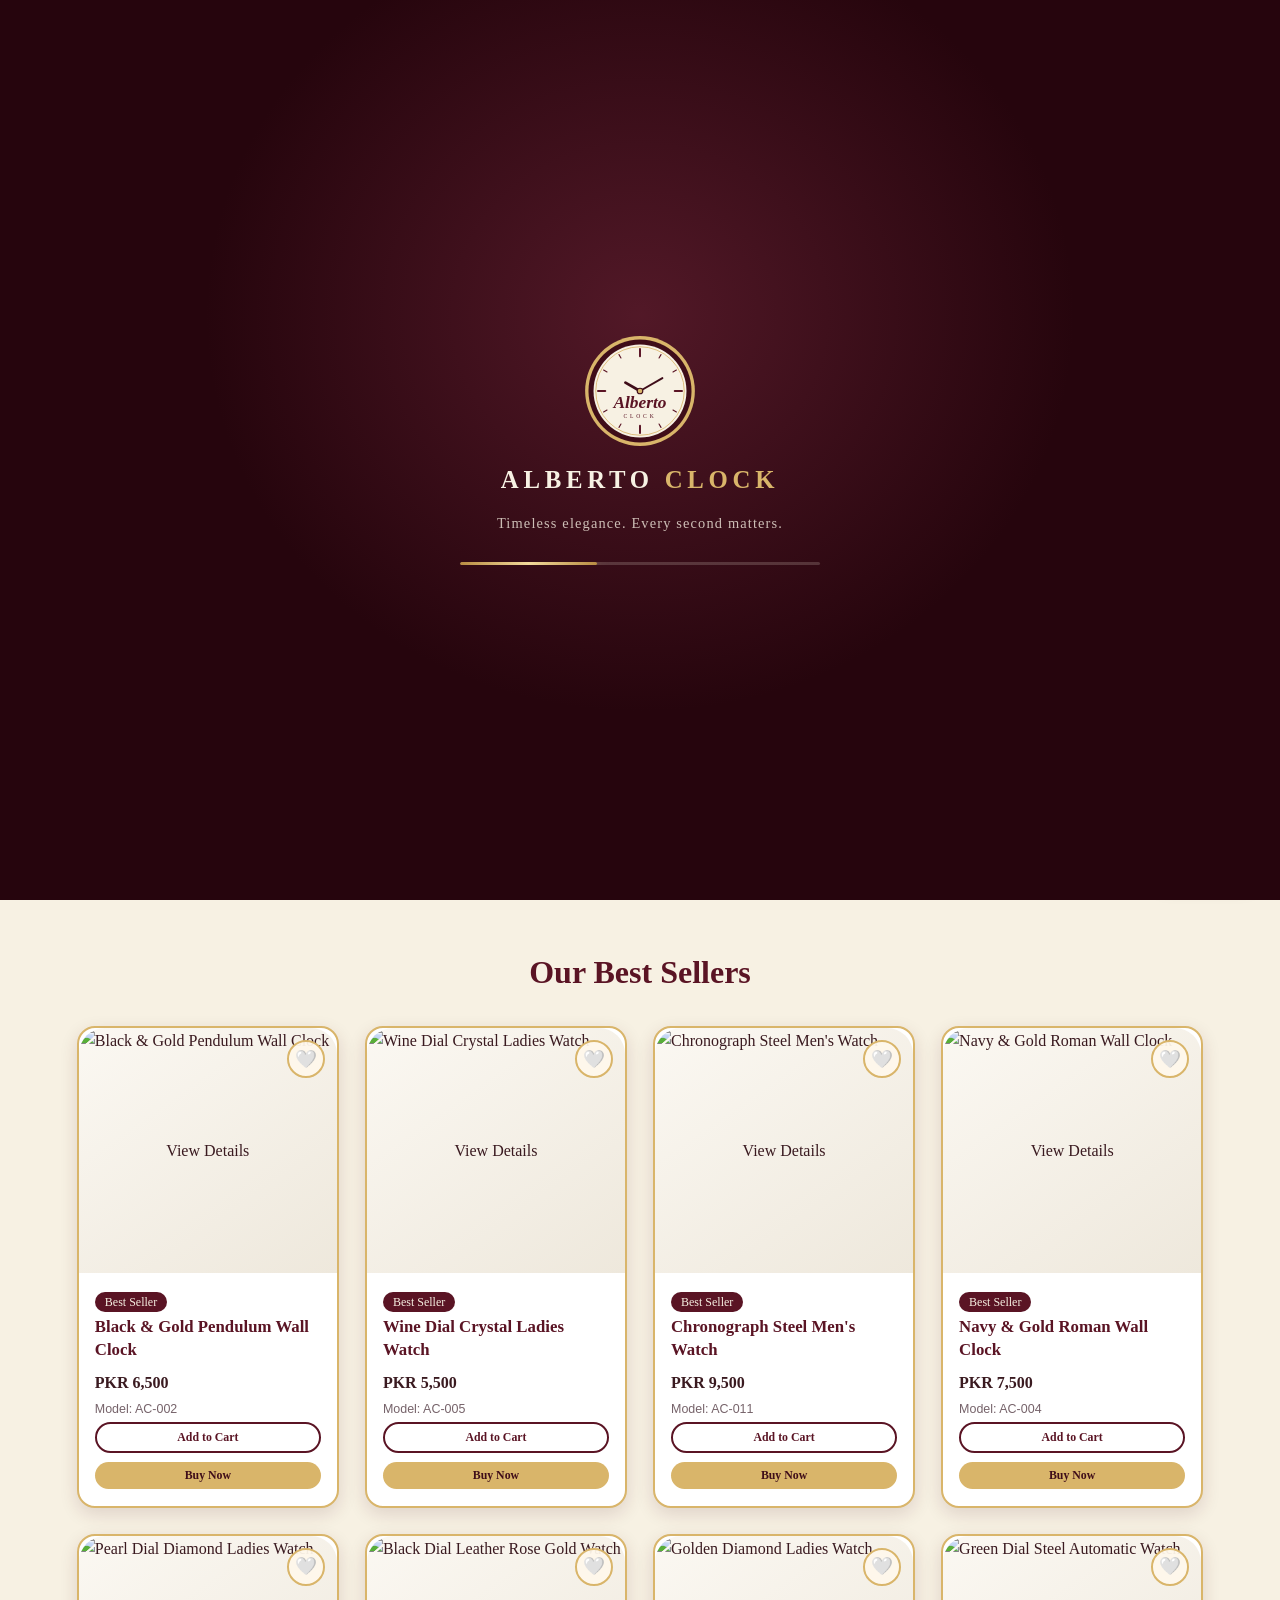
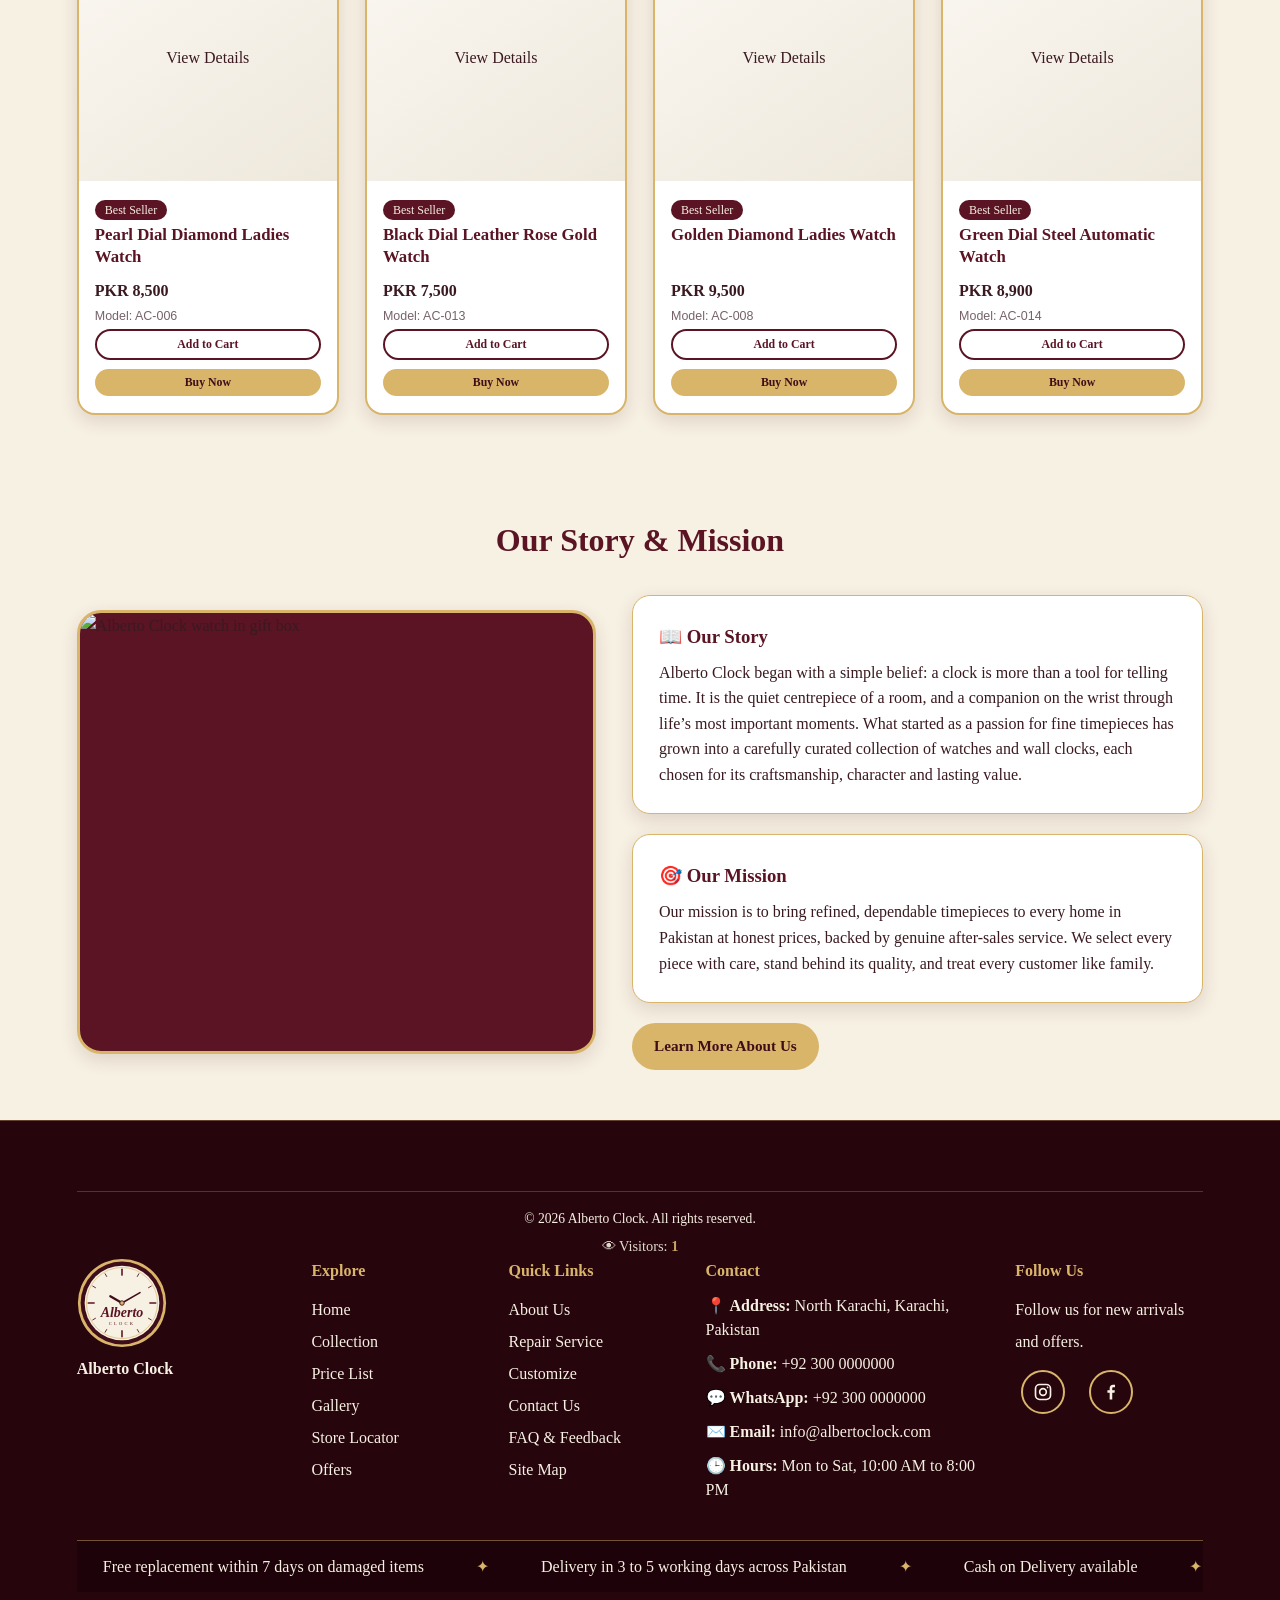
==== commit 0a544420: "Update index.html" ====
--- a/index.html
+++ b/index.html
@@ -870,11 +870,11 @@
 
 <!-- #region MEDIA (photos aur video) - ye hissa bada hai, VS Code mein is line ke saath wala arrow dabakar band (fold) kar lein.
      Asli code isse NEECHE wale script mein hai. -->
-<script src="js/media.js"></script>
+<script src="media.js"></script>
 <!-- #endregion MEDIA -->
 
 <!-- ================= 3. JAVASCRIPT (logic) ================= -->
-<script src="js/main.js"></script>
-<script src="js/app.js"></script>
+<script src="main.js"></script>
+<script src="app.js"></script>
 </body>
 </html>
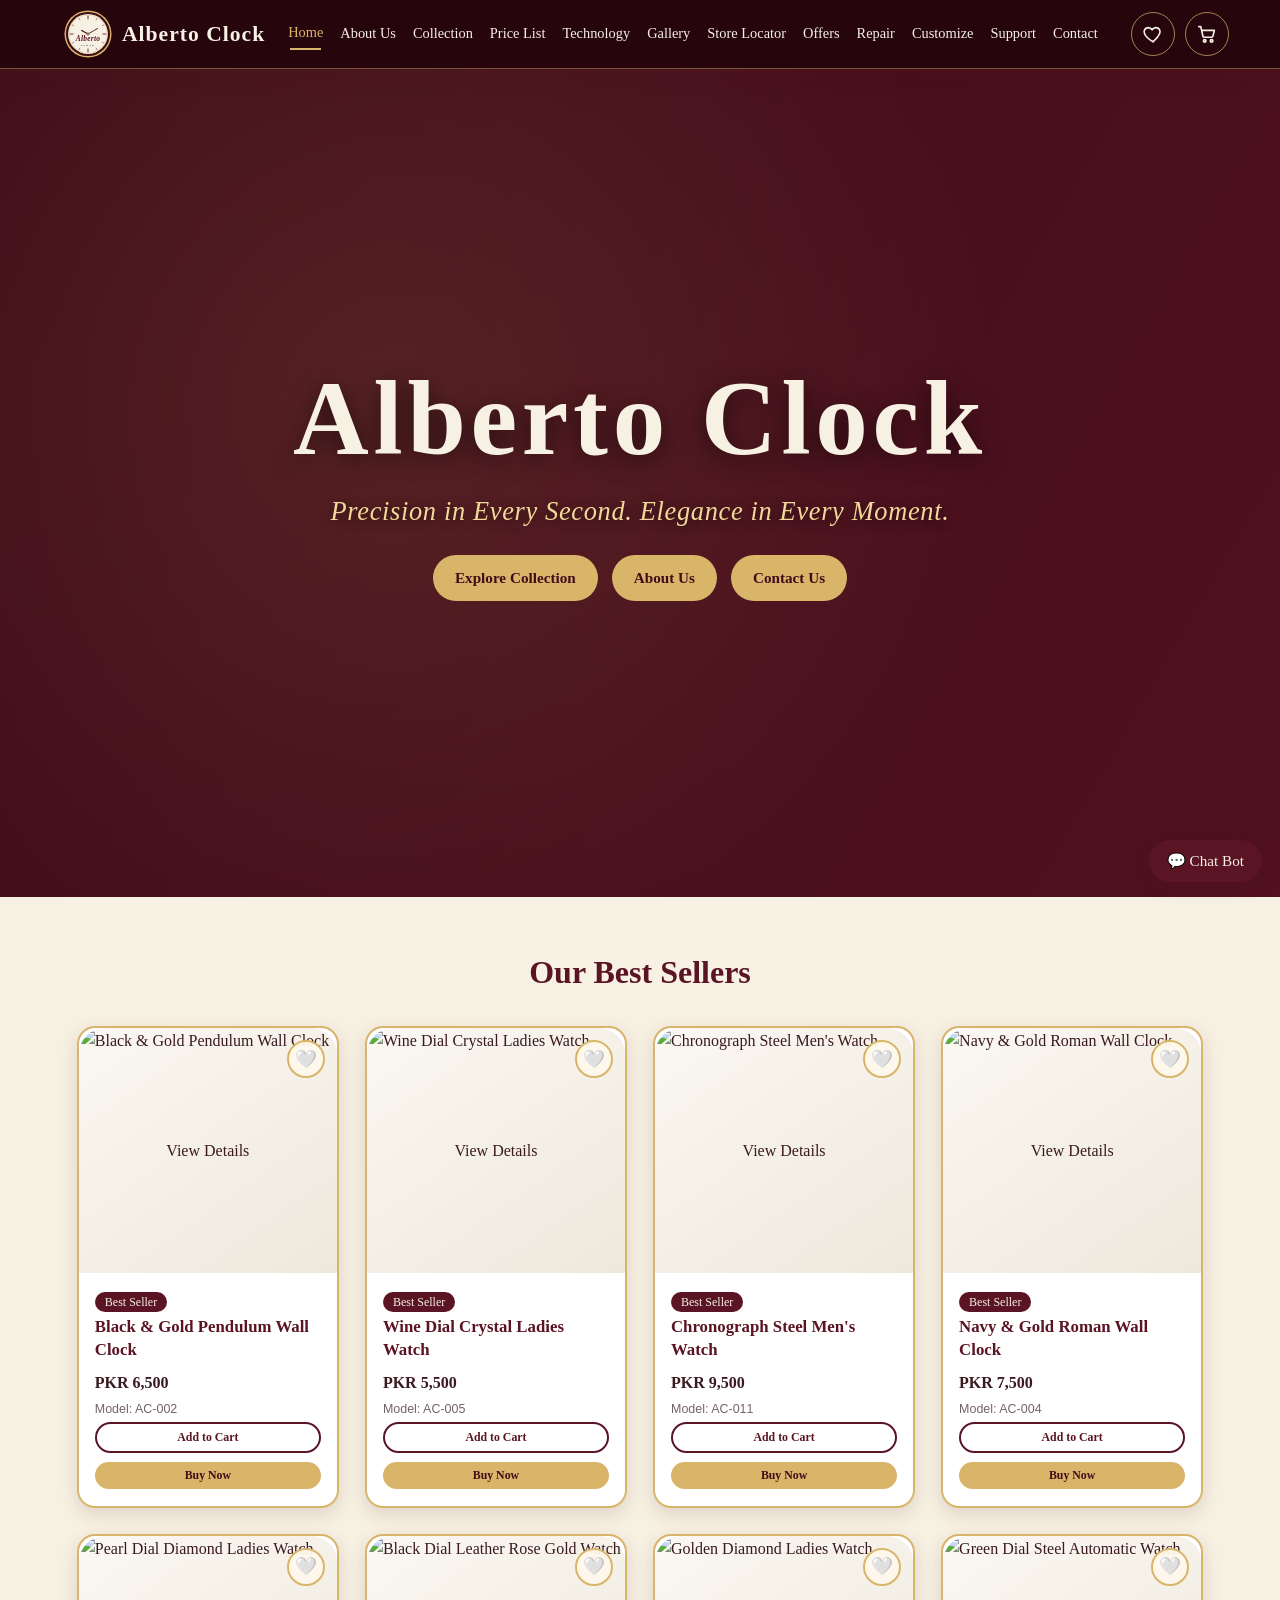
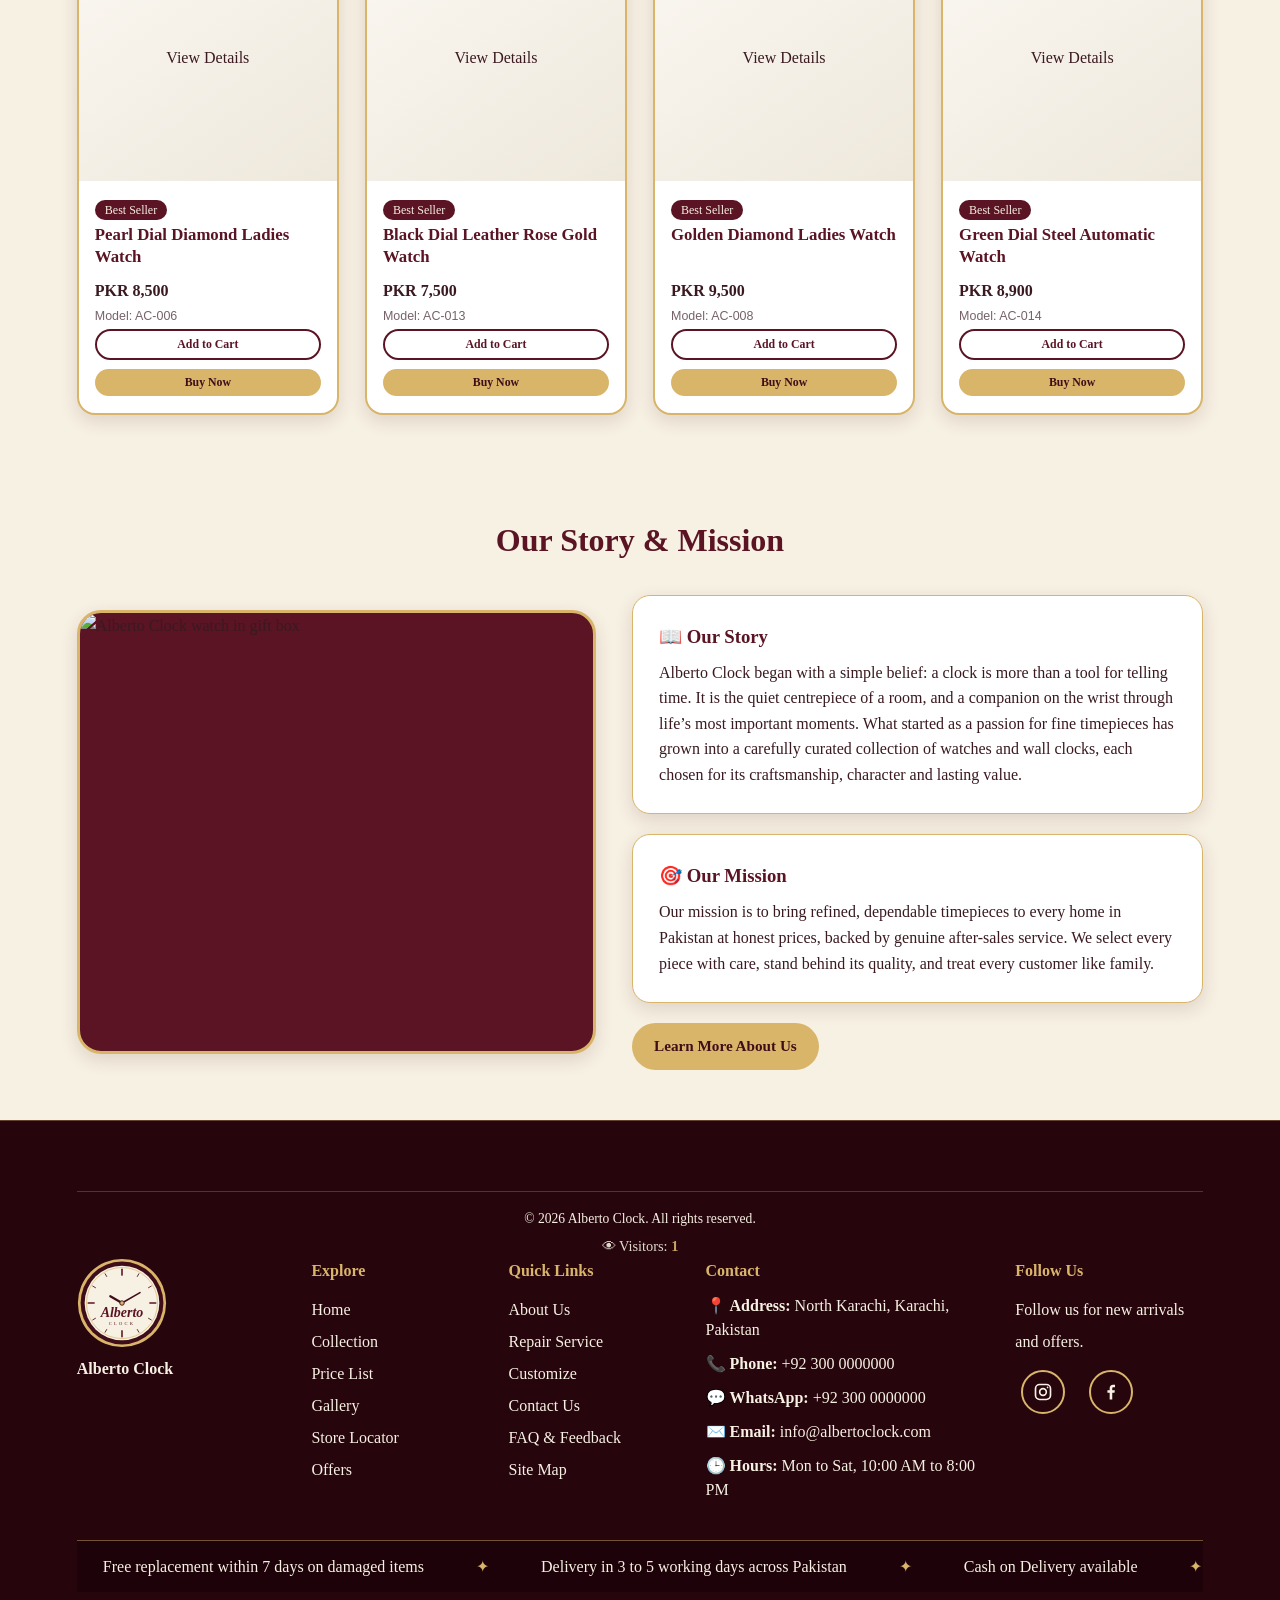
==== commit 5ab85df1: "Fix video tag for hero section in index.html" ====
--- a/index.html
+++ b/index.html
@@ -101,7 +101,9 @@
 <section class="page" id="page-home">
   <div class="hero" id="hero">
     <!-- Background video: files neeche MEDIA wale script mein hain, JS inhe yahan lagata hai -->
-    <video id="hero-video" autoplay muted loop playsinline preload="auto"></video>
+   <video id="hero-video" autoplay muted loop playsinline>
+  <source src="1000894777.mp4" type="video/mp4">
+</video>
     <div class="hero-content">
       <h1>Alberto Clock</h1>
       <p>Precision in Every Second. Elegance in Every Moment.</p>
